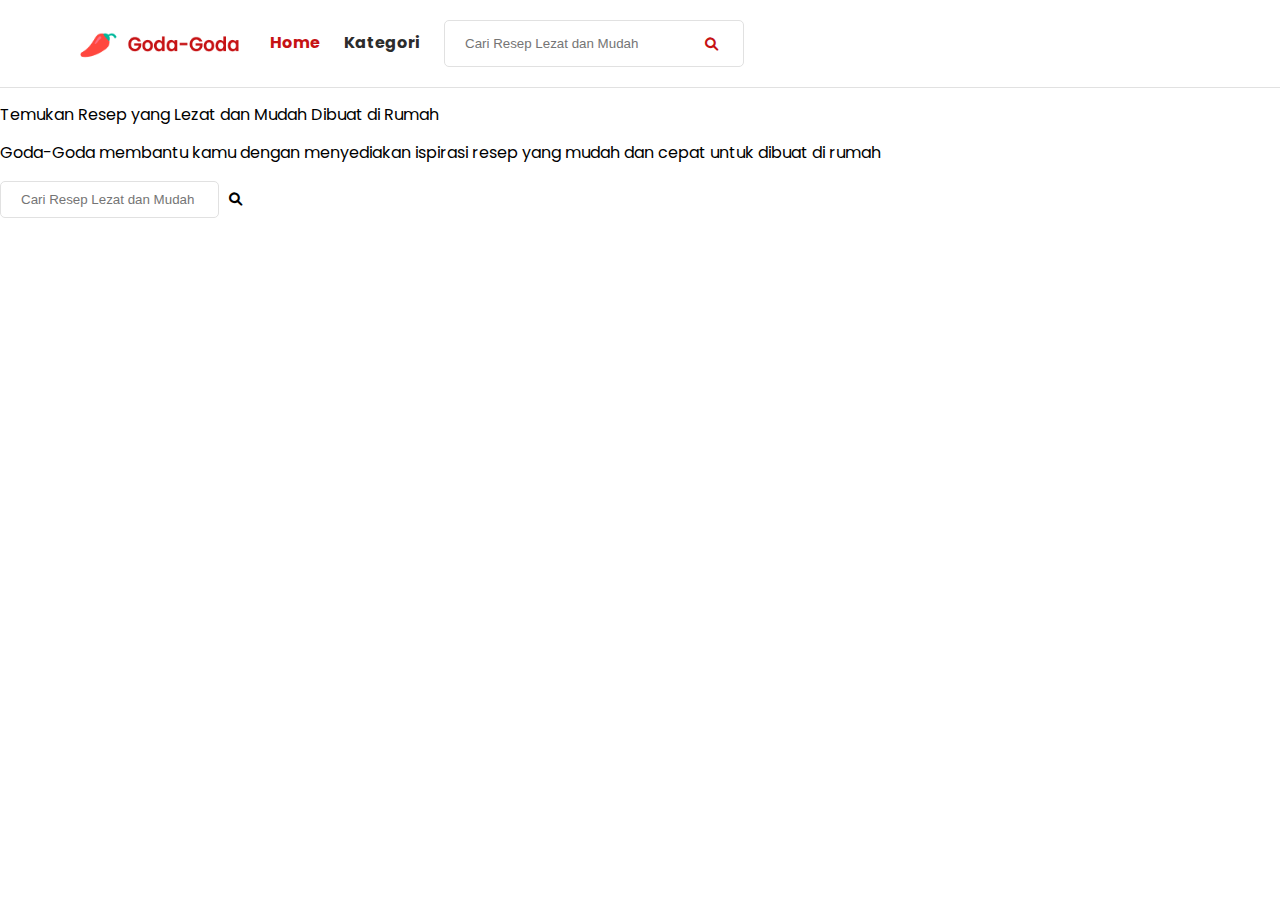
==== index.html @ 20db8ef4 "create hero section" ====
<!DOCTYPE html>
<html lang="en">

<head>
    <meta charset="UTF-8">
    <meta http-equiv="X-UA-Compatible" content="IE=edge">
    <meta name="viewport" content="width=device-width, initial-scale=1.0">
    <title>Masak Lebih Mudah di Rumah Dengan Resep Lezat dan Mudah | Goda-Goda</title>
    <link rel="stylesheet" href="https://cdnjs.cloudflare.com/ajax/libs/font-awesome/6.0.0-beta2/css/all.min.css">
    <link rel="stylesheet" href="./css/style.css">
</head>

<body>
    <!-- START NAVBAR -->
    <nav>
        <!-- START LOGO -->
        <a href="index.html" class="logo"></a>
        <!-- END LOGO -->

        <!-- START MENU -->
        <ul class="close">
            <li><a href="index.html" class="active">Home</a></li>
            <li><a href="category.html">Kategori</a></li>
            <li>
                <form action="">
                    <input type="text" placeholder="Cari Resep Lezat dan Mudah" required />
                    <button type="submit"><i class="fas fa-search"></i></button>
                </form>
            </li>
        </ul>
        <!-- END MENU -->

        <!-- START TOGGLE MENU MOBILE -->
        <button type="button" id="open-menu"><i class="fas fa-bars fa-lg"></i></button>
        <!-- END TOGGLE MENU MOBILE -->
    </nav>
    <!-- START HERO SECTION -->
    <section id="hero">
        <div>
            <p class="title">Temukan <span>Resep</span> yang <span>Lezat</span> dan <span>Mudah</span> Dibuat di Rumah</p>
            <p class="subtitle">Goda-Goda membantu kamu dengan menyediakan ispirasi resep yang mudah dan cepat untuk dibuat di rumah</p>
            <form action="">
                <input type="text" placeholder="Cari Resep Lezat dan Mudah" required>
                <button type="submit"><i class="fas fa-search"></i></button>
            </form>
        </div>
    </section>
    <!-- END HERO SECTION -->
    <script src="js/main.js"></script>
</body>

</html>
---- css/style.css ----
@import url("https://fonts.googleapis.com/css2?family=Poppins:wght@400;600&display=swap");
* {
  -webkit-box-sizing: border-box;
          box-sizing: border-box;
}

body {
  font: normal normal normal 1rem/140% "Poppins", sans-serif;
  margin: 0;
}

ul {
  list-style: none;
}

button {
  background: transparent;
  border: none;
  outline: none;
}

input {
  padding: 0.625rem 1.25rem;
  border: solid 1px #e1e1e1;
  outline: none;
  border-radius: 5px;
}

nav {
  padding-left: 1.25rem;
  padding-right: 1.25rem;
  padding-top: 1.25rem;
  padding-bottom: 1.25rem;
  position: relative;
  display: -webkit-box;
  display: -ms-flexbox;
  display: flex;
  -webkit-box-align: center;
      -ms-flex-align: center;
          align-items: center;
  -webkit-box-pack: justify;
      -ms-flex-pack: justify;
          justify-content: space-between;
  border-bottom: solid 1px #e1e1e1;
}

nav .logo {
  width: 10rem;
  height: 2rem;
  display: block;
  background: url("../images/logo.png") no-repeat;
  background-size: contain;
}

nav ul {
  position: fixed;
  top: 3.5rem;
  bottom: 0;
  right: -31.25rem;
  -webkit-transition: 0.5s;
  transition: 0.5s;
  background: #c61214;
  padding: 1.25rem;
  color: #fff;
}

nav ul li {
  display: block;
  margin-bottom: 0.625rem;
}

nav ul li:last-child {
  margin-bottom: 0;
}

nav ul li a {
  text-decoration: none;
  color: #fff;
}

nav ul li button {
  color: #fff;
}

@media screen and (min-width: 768px) {
  nav {
    -webkit-box-pack: start;
        -ms-flex-pack: start;
            justify-content: flex-start;
    padding-left: 5rem;
    padding-right: 5rem;
  }
  nav .logo {
    background-size: 100% 100%;
    height: 2.5rem;
  }
  nav ul {
    position: static;
    background: transparent;
    color: #2c2c2c;
    margin-top: 0;
    margin-bottom: 0;
    margin-left: 1.875rem;
    padding: 0;
  }
  nav ul li {
    display: inline-block;
    margin-bottom: 0;
  }
  nav ul li:nth-child(2) {
    margin-left: 1.25rem;
    margin-right: 1.25rem;
  }
  nav ul li a {
    color: #2c2c2c;
    font-weight: bold;
  }
  nav ul li a.active {
    color: #c61214;
  }
  nav ul li form {
    position: relative;
    width: 18.75rem;
  }
  nav ul li form input {
    width: 100%;
    padding-top: 0.938rem;
    padding-bottom: 0.938rem;
  }
  nav ul li button {
    position: absolute;
    top: 50%;
    -webkit-transform: translateY(-50%);
            transform: translateY(-50%);
    color: #c61214;
    right: 1.25rem;
  }
  nav #open-menu {
    display: none;
  }
}
/*# sourceMappingURL=style.css.map */
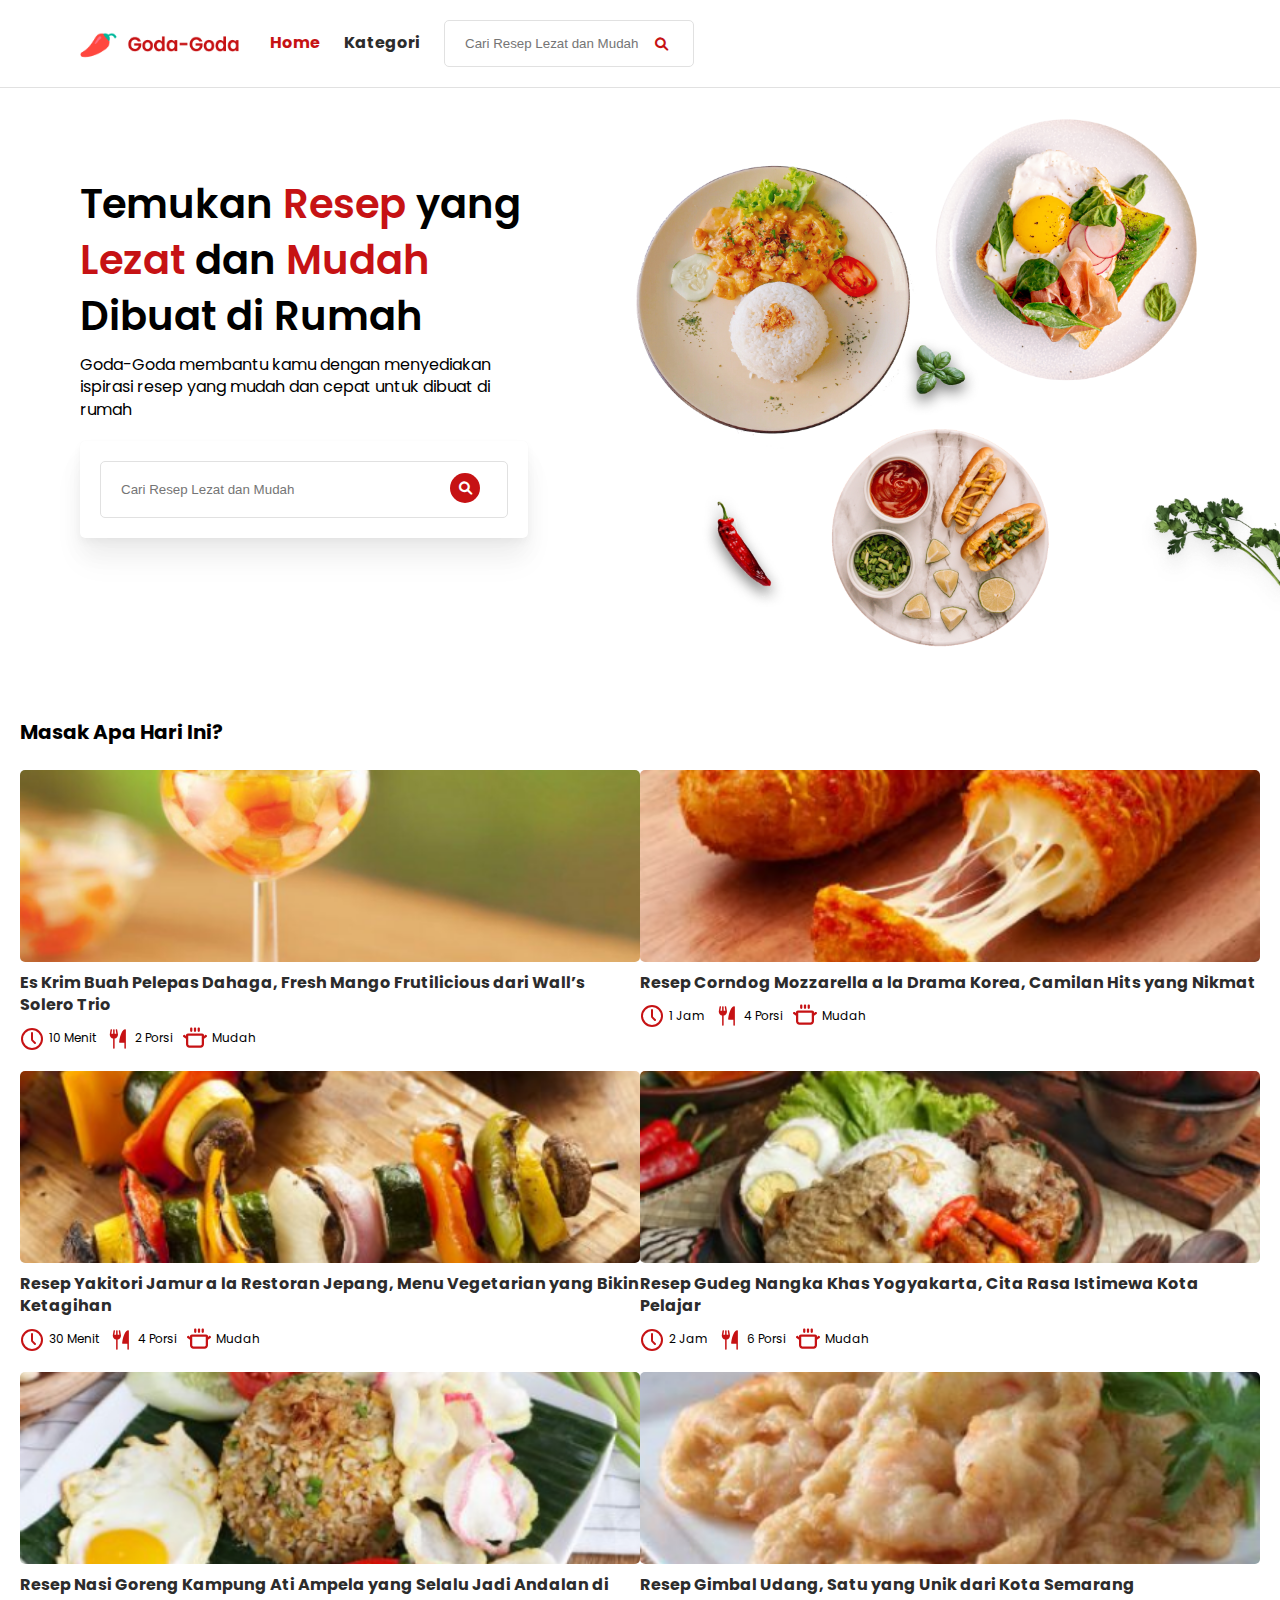
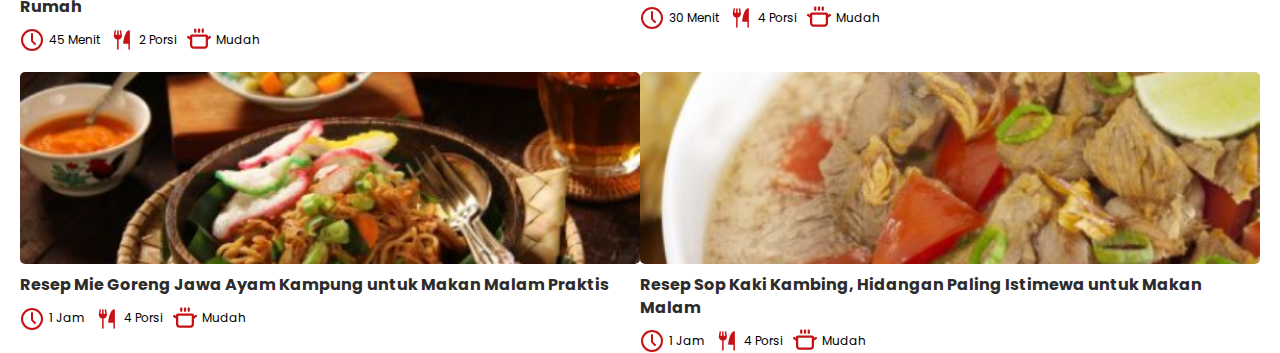
==== commit 22d7373a: "commit" ====
--- a/index.html
+++ b/index.html
@@ -37,8 +37,10 @@
     <!-- START HERO SECTION -->
     <section id="hero">
         <div>
-            <p class="title">Temukan <span>Resep</span> yang <span>Lezat</span> dan <span>Mudah</span> Dibuat di Rumah</p>
-            <p class="subtitle">Goda-Goda membantu kamu dengan menyediakan ispirasi resep yang mudah dan cepat untuk dibuat di rumah</p>
+            <p class="title">Temukan <span>Resep</span> yang <span>Lezat</span> dan <span>Mudah</span> Dibuat di Rumah
+            </p>
+            <p class="subtitle">Goda-Goda membantu kamu dengan menyediakan ispirasi resep yang mudah dan cepat untuk
+                dibuat di rumah</p>
             <form action="">
                 <input type="text" placeholder="Cari Resep Lezat dan Mudah" required>
                 <button type="submit"><i class="fas fa-search"></i></button>
@@ -46,6 +48,150 @@
         </div>
     </section>
     <!-- END HERO SECTION -->
+
+    <!-- START MASAK APA HARI INI -->
+    <section id="today">
+        <p class="title">Masak Apa Hari Ini?</p>
+        <div class="list-item">
+            <div class="card">
+                <figure>
+                    <a href="detail.html">
+                        <img src="images/food/food-1.png" alt="">
+                    </a>
+                </figure>
+                <div class="card-desc">
+                    <h2><a href="detail.html"
+                            title="Es Krim Buah Pelepas Dahaga, Fresh Mango Frutilicious dari Wall’s Solero Trio">Es
+                            Krim Buah Pelepas Dahaga, Fresh Mango Frutilicious dari Wall’s Solero Trio</a></h2>
+                    <div class="card-info">
+                        <p><img src="images/icons/clock.svg" alt=""> 10 Menit</p>
+                        <p><img src="images/icons/portion.svg" alt=""> 2 Porsi</p>
+                        <p><img src="images/icons/difficulty.svg" alt=""> Mudah</p>
+                    </div>
+                </div>
+            </div>
+
+            <div class="card">
+                <figure>
+                    <a href="detail.html">
+                        <img src="images/food/food-2.png" alt="">
+                    </a>
+                </figure>
+                <div class="card-desc">
+                    <h2><a href="detail.html"
+                            title="Resep Corndog Mozzarella a la Drama Korea, Camilan Hits yang Nikmat">Resep Corndog Mozzarella a la Drama Korea, Camilan Hits yang Nikmat</a></h2>
+                    <div class="card-info">
+                        <p><img src="images/icons/clock.svg" alt=""> 1 Jam</p>
+                        <p><img src="images/icons/portion.svg" alt=""> 4 Porsi</p>
+                        <p><img src="images/icons/difficulty.svg" alt=""> Mudah</p>
+                    </div>
+                </div>
+            </div>
+
+            <div class="card">
+                <figure>
+                    <a href="detail.html">
+                        <img src="images/food/food-3.png" alt="">
+                    </a>
+                </figure>
+                <div class="card-desc">
+                    <h2><a href="detail.html"
+                            title="Resep Yakitori Jamur a la Restoran Jepang, Menu Vegetarian yang Bikin Ketagihan">Resep Yakitori Jamur a la Restoran Jepang, Menu Vegetarian yang Bikin Ketagihan</a></h2>
+                    <div class="card-info">
+                        <p><img src="images/icons/clock.svg" alt=""> 30 Menit</p>
+                        <p><img src="images/icons/portion.svg" alt=""> 4 Porsi</p>
+                        <p><img src="images/icons/difficulty.svg" alt=""> Mudah</p>
+                    </div>
+                </div>
+            </div>
+
+            <div class="card">
+                <figure>
+                    <a href="detail.html">
+                        <img src="images/food/food-4.png" alt="">
+                    </a>
+                </figure>
+                <div class="card-desc">
+                    <h2><a href="detail.html"
+                            title="Resep Gudeg Nangka Khas Yogyakarta, Cita Rasa Istimewa Kota Pelajar">Resep Gudeg Nangka Khas Yogyakarta, Cita Rasa Istimewa Kota Pelajar</a></h2>
+                    <div class="card-info">
+                        <p><img src="images/icons/clock.svg" alt=""> 2 Jam</p>
+                        <p><img src="images/icons/portion.svg" alt=""> 6 Porsi</p>
+                        <p><img src="images/icons/difficulty.svg" alt=""> Mudah</p>
+                    </div>
+                </div>
+            </div>
+
+            <div class="card">
+                <figure>
+                    <a href="detail.html">
+                        <img src="images/food/food-5.png" alt="">
+                    </a>
+                </figure>
+                <div class="card-desc">
+                    <h2><a href="detail.html"
+                            title="Resep Nasi Goreng Kampung Ati Ampela yang Selalu Jadi Andalan di Rumah">Resep Nasi Goreng Kampung Ati Ampela yang Selalu Jadi Andalan di Rumah</a></h2>
+                    <div class="card-info">
+                        <p><img src="images/icons/clock.svg" alt=""> 45 Menit</p>
+                        <p><img src="images/icons/portion.svg" alt=""> 2 Porsi</p>
+                        <p><img src="images/icons/difficulty.svg" alt=""> Mudah</p>
+                    </div>
+                </div>
+            </div>
+
+            <div class="card">
+                <figure>
+                    <a href="detail.html">
+                        <img src="images/food/food-6.png" alt="">
+                    </a>
+                </figure>
+                <div class="card-desc">
+                    <h2><a href="detail.html"
+                            title="Resep Gimbal Udang, Satu yang Unik dari Kota Semarang">Resep Gimbal Udang, Satu yang Unik dari Kota Semarang</a></h2>
+                    <div class="card-info">
+                        <p><img src="images/icons/clock.svg" alt=""> 30 Menit</p>
+                        <p><img src="images/icons/portion.svg" alt=""> 4 Porsi</p>
+                        <p><img src="images/icons/difficulty.svg" alt=""> Mudah</p>
+                    </div>
+                </div>
+            </div>
+
+            <div class="card">
+                <figure>
+                    <a href="detail.html">
+                        <img src="images/food/food-7.png" alt="">
+                    </a>
+                </figure>
+                <div class="card-desc">
+                    <h2><a href="detail.html"
+                            title="Resep Mie Goreng Jawa Ayam Kampung untuk Makan Malam Praktis">Resep Mie Goreng Jawa Ayam Kampung untuk Makan Malam Praktis</a></h2>
+                    <div class="card-info">
+                        <p><img src="images/icons/clock.svg" alt=""> 1 Jam</p>
+                        <p><img src="images/icons/portion.svg" alt=""> 4 Porsi</p>
+                        <p><img src="images/icons/difficulty.svg" alt=""> Mudah</p>
+                    </div>
+                </div>
+            </div>
+
+            <div class="card">
+                <figure>
+                    <a href="detail.html">
+                        <img src="images/food/food-8.png" alt="">
+                    </a>
+                </figure>
+                <div class="card-desc">
+                    <h2><a href="detail.html"
+                            title="Resep Sop Kaki Kambing, Hidangan Paling Istimewa untuk Makan Malam">Resep Sop Kaki Kambing, Hidangan Paling Istimewa untuk Makan Malam</a></h2>
+                    <div class="card-info">
+                        <p><img src="images/icons/clock.svg" alt=""> 1 Jam</p>
+                        <p><img src="images/icons/portion.svg" alt=""> 4 Porsi</p>
+                        <p><img src="images/icons/difficulty.svg" alt=""> Mudah</p>
+                    </div>
+                </div>
+            </div>
+        </div>
+    </section>
+    <!-- END MASAK APA HARI INI-->
     <script src="js/main.js"></script>
 </body>
 
--- a/css/style.css
+++ b/css/style.css
@@ -9,6 +9,13 @@
   margin: 0;
 }
 
+p,
+h1,
+h2,
+h3 {
+  margin: 0;
+}
+
 ul {
   list-style: none;
 }
@@ -24,6 +31,83 @@
   border: solid 1px #e1e1e1;
   outline: none;
   border-radius: 5px;
+}
+
+a {
+  color: #2c2c2c;
+  text-decoration: none;
+}
+
+figure {
+  margin: 0;
+  border-radius: 5px;
+}
+
+figure img {
+  width: 100%;
+  height: 100%;
+  -o-object-fit: cover;
+     object-fit: cover;
+  border-radius: 5px;
+}
+
+.card {
+  margin-bottom: 1.25rem;
+}
+
+.card:last-child {
+  margin-bottom: 0;
+}
+
+.card figure {
+  height: 10rem;
+}
+
+.card .card-desc {
+  margin-top: 0.625rem;
+}
+
+.card .card-desc h2 {
+  font: normal normal normal 1rem/140% "Poppins", sans-serif;
+  font-weight: bold;
+  color: #2c2c2c;
+}
+
+.card .card-desc .card-info {
+  display: -webkit-box;
+  display: -ms-flexbox;
+  display: flex;
+  -webkit-box-orient: horizontal;
+  -webkit-box-direction: normal;
+      -ms-flex-flow: row wrap;
+          flex-flow: row wrap;
+  -webkit-box-align: center;
+      -ms-flex-align: center;
+          align-items: center;
+  margin-top: 0.625rem;
+  font: normal normal normal 0.75rem/140% "Poppins", sans-serif;
+}
+
+.card .card-desc .card-info p {
+  display: -webkit-box;
+  display: -ms-flexbox;
+  display: flex;
+  -webkit-box-align: center;
+      -ms-flex-align: center;
+          align-items: center;
+  -webkit-box-pack: justify;
+      -ms-flex-pack: justify;
+          justify-content: space-between;
+}
+
+.card .card-desc .card-info p:nth-child(2) {
+  margin-left: 0.625rem;
+  margin-right: 0.625rem;
+}
+
+.card .card-desc .card-info p img {
+  display: block;
+  margin-right: 0.313rem;
 }
 
 nav {
@@ -82,13 +166,76 @@
   color: #fff;
 }
 
+#hero {
+  min-height: 37.5rem;
+  background: url("../images/bg-hero-mobile.png") no-repeat bottom;
+  background-size: contain;
+  padding-top: 2rem;
+  padding-left: 1.25rem;
+  padding-right: 1.25rem;
+}
+
+#hero .title {
+  font: normal normal 600 1.25rem/140% "Poppins", sans-serif;
+  margin-bottom: 0.625rem;
+}
+
+#hero .title span {
+  color: #c61214;
+}
+
+#hero form {
+  background: #fff;
+  border-radius: 5px;
+  -webkit-box-shadow: 0px 24px 32px rgba(0, 0, 0, 0.04), 0px 16px 24px rgba(0, 0, 0, 0.04), 0px 4px 8px rgba(0, 0, 0, 0.04), 0px 0px 1px rgba(0, 0, 0, 0.04);
+          box-shadow: 0px 24px 32px rgba(0, 0, 0, 0.04), 0px 16px 24px rgba(0, 0, 0, 0.04), 0px 4px 8px rgba(0, 0, 0, 0.04), 0px 0px 1px rgba(0, 0, 0, 0.04);
+  margin-top: 1.25rem;
+  padding: 1.25rem;
+  position: relative;
+}
+
+#hero form input {
+  width: 100%;
+}
+
+#hero form button {
+  width: 100%;
+  background: #c61214;
+  color: #fff;
+  padding: 0.5rem 0;
+  border-radius: 5px;
+  margin-top: 0.5rem;
+}
+
+#today {
+  padding-left: 1.25rem;
+  padding-right: 1.25rem;
+  margin-top: 1.875rem;
+}
+
+#today .title {
+  font: normal normal 600 1.25rem/140% "Poppins", sans-serif;
+  font-weight: bold;
+}
+
+#today .list-item {
+  display: -webkit-box;
+  display: -ms-flexbox;
+  display: flex;
+  -webkit-box-orient: horizontal;
+  -webkit-box-direction: normal;
+      -ms-flex-flow: row wrap;
+          flex-flow: row wrap;
+  margin-top: 1.5rem;
+}
+
 @media screen and (min-width: 768px) {
   nav {
     -webkit-box-pack: start;
         -ms-flex-pack: start;
             justify-content: flex-start;
-    padding-left: 5rem;
-    padding-right: 5rem;
+    padding-left: 2.5rem;
+    padding-right: 2.5rem;
   }
   nav .logo {
     background-size: 100% 100%;
@@ -120,7 +267,7 @@
   }
   nav ul li form {
     position: relative;
-    width: 18.75rem;
+    width: 15.625rem;
   }
   nav ul li form input {
     width: 100%;
@@ -138,5 +285,59 @@
   nav #open-menu {
     display: none;
   }
+  #hero {
+    min-height: 200px;
+    background: url("../images/bg-hero.png") no-repeat top right;
+    background-size: contain;
+    padding-left: 2.5rem;
+    padding-right: 2.5rem;
+  }
+  #hero div {
+    width: 40%;
+  }
+  #hero form input {
+    padding-top: 1.25rem;
+    padding-bottom: 1.25rem;
+  }
+  .list-item {
+    -webkit-box-pack: justify;
+        -ms-flex-pack: justify;
+            justify-content: space-between;
+  }
+  .card {
+    width: calc(100% / 2);
+  }
+  .card figure {
+    height: 12rem;
+  }
+}
+
+@media screen and (min-width: 992px) {
+  nav {
+    padding-left: 5rem;
+    padding-right: 5rem;
+  }
+  #hero {
+    min-height: 37.5rem;
+    padding-left: 5rem;
+    padding-right: 5rem;
+  }
+  #hero div {
+    position: relative;
+    top: 3.5rem;
+  }
+  #hero .title {
+    font: normal normal 600 2.5rem/140% "Poppins", sans-serif;
+  }
+  #hero form button {
+    width: 1.875rem;
+    height: 1.875rem;
+    border-radius: 50%;
+    position: absolute;
+    top: 40%;
+    right: 3rem;
+    -webkit-transform: translateY(-50%);
+            transform: translateY(-50%);
+  }
 }
 /*# sourceMappingURL=style.css.map */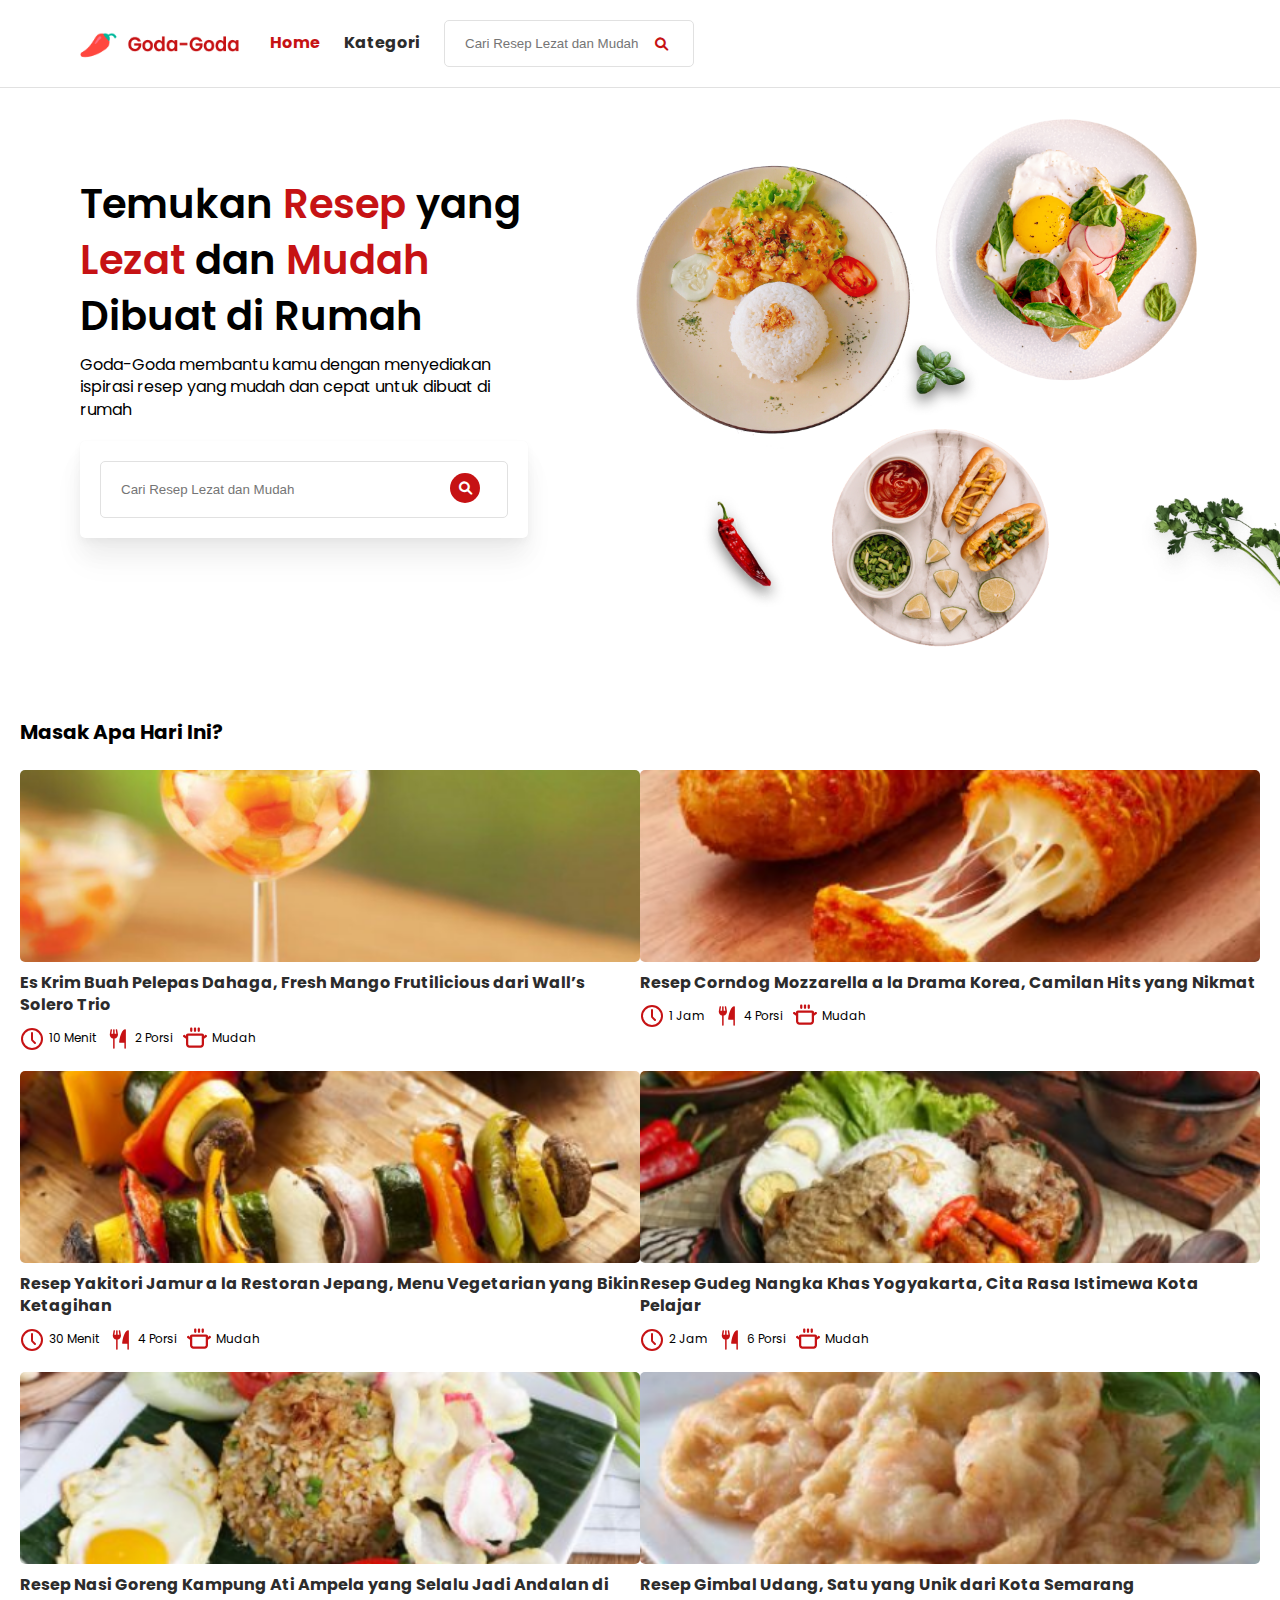
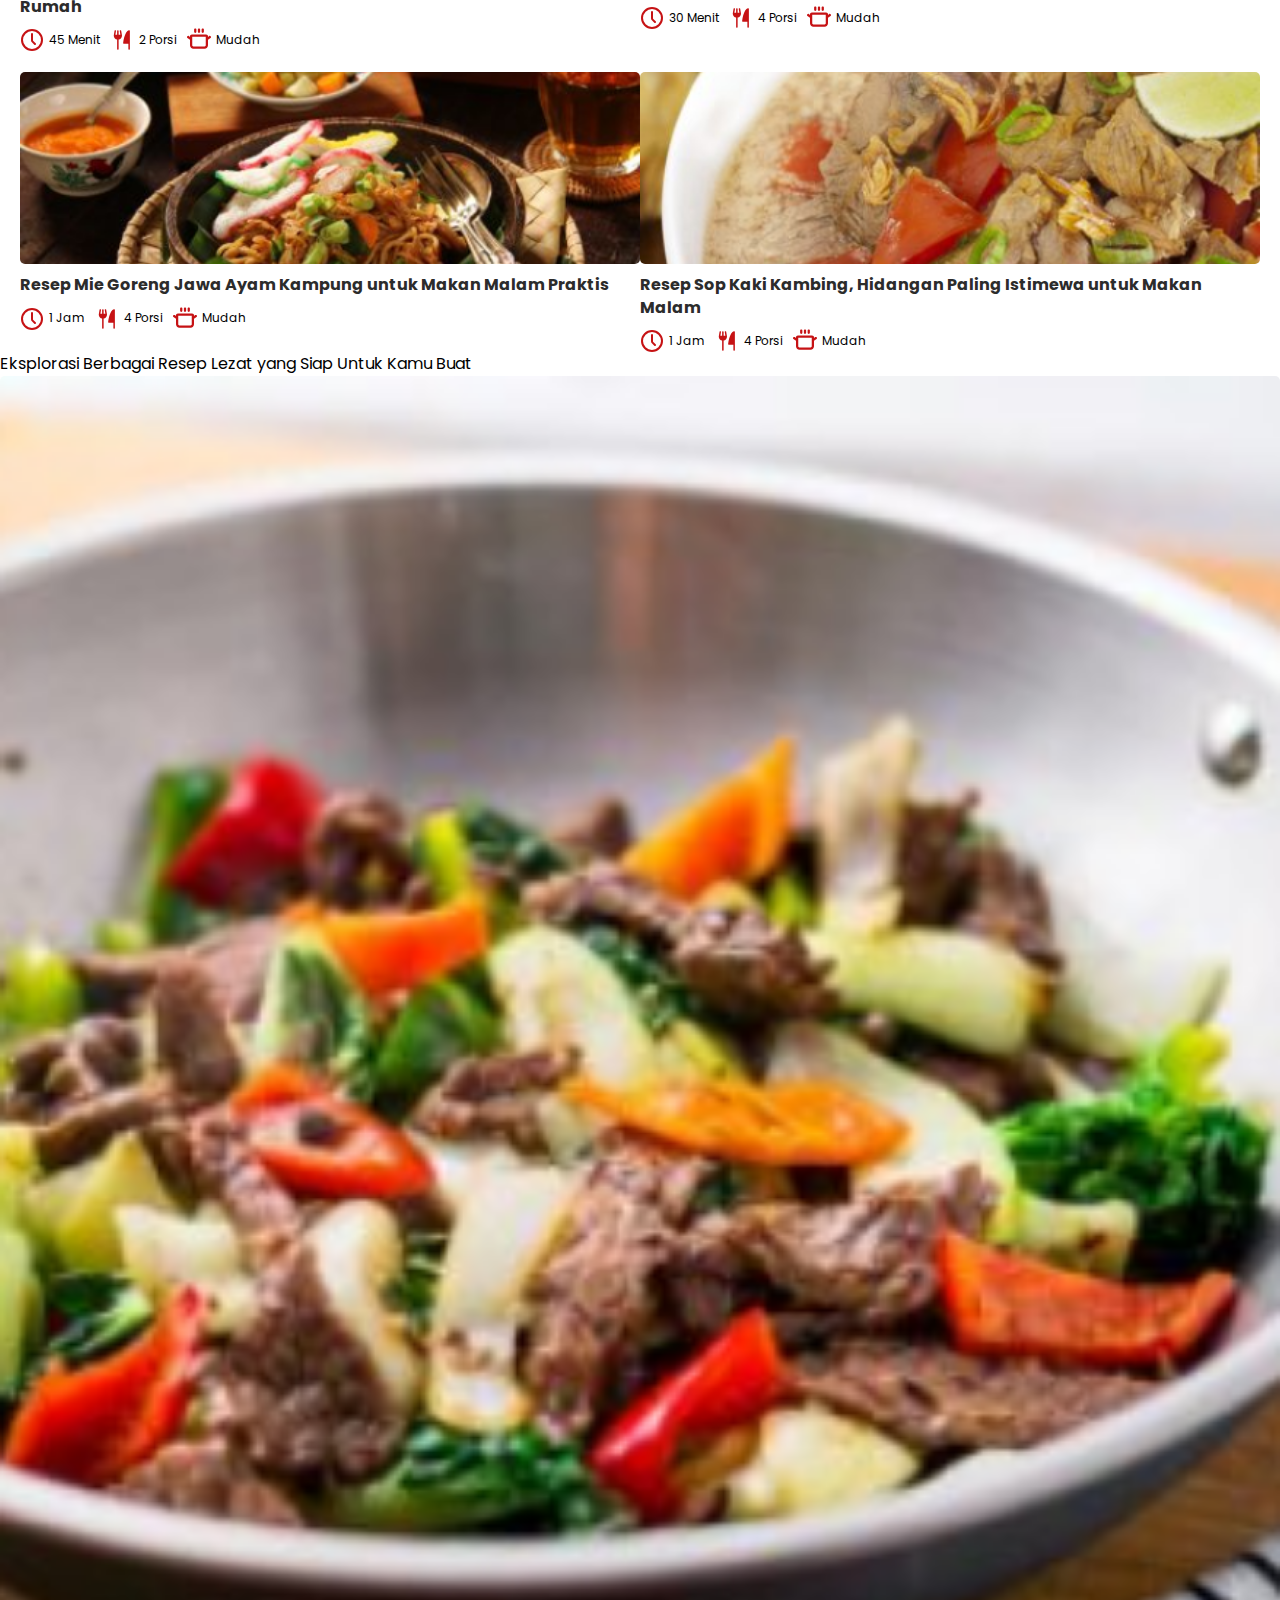
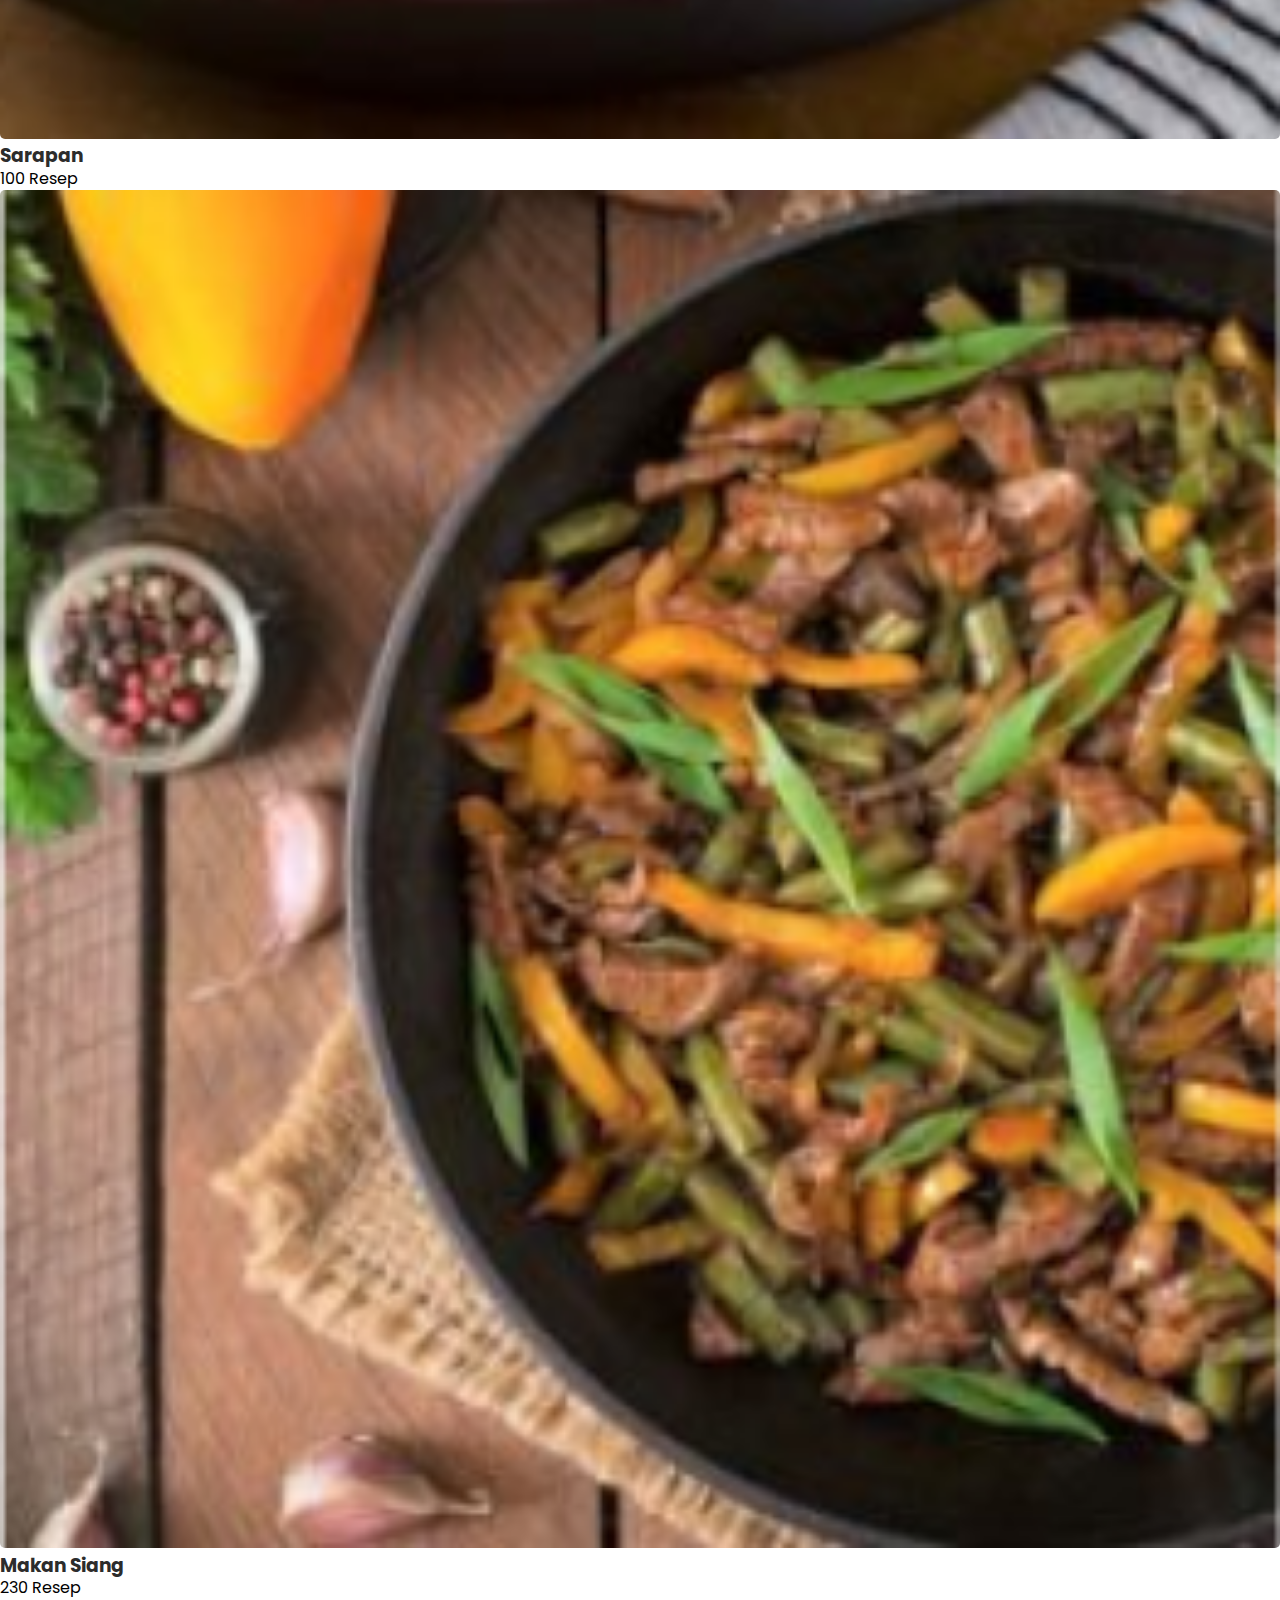
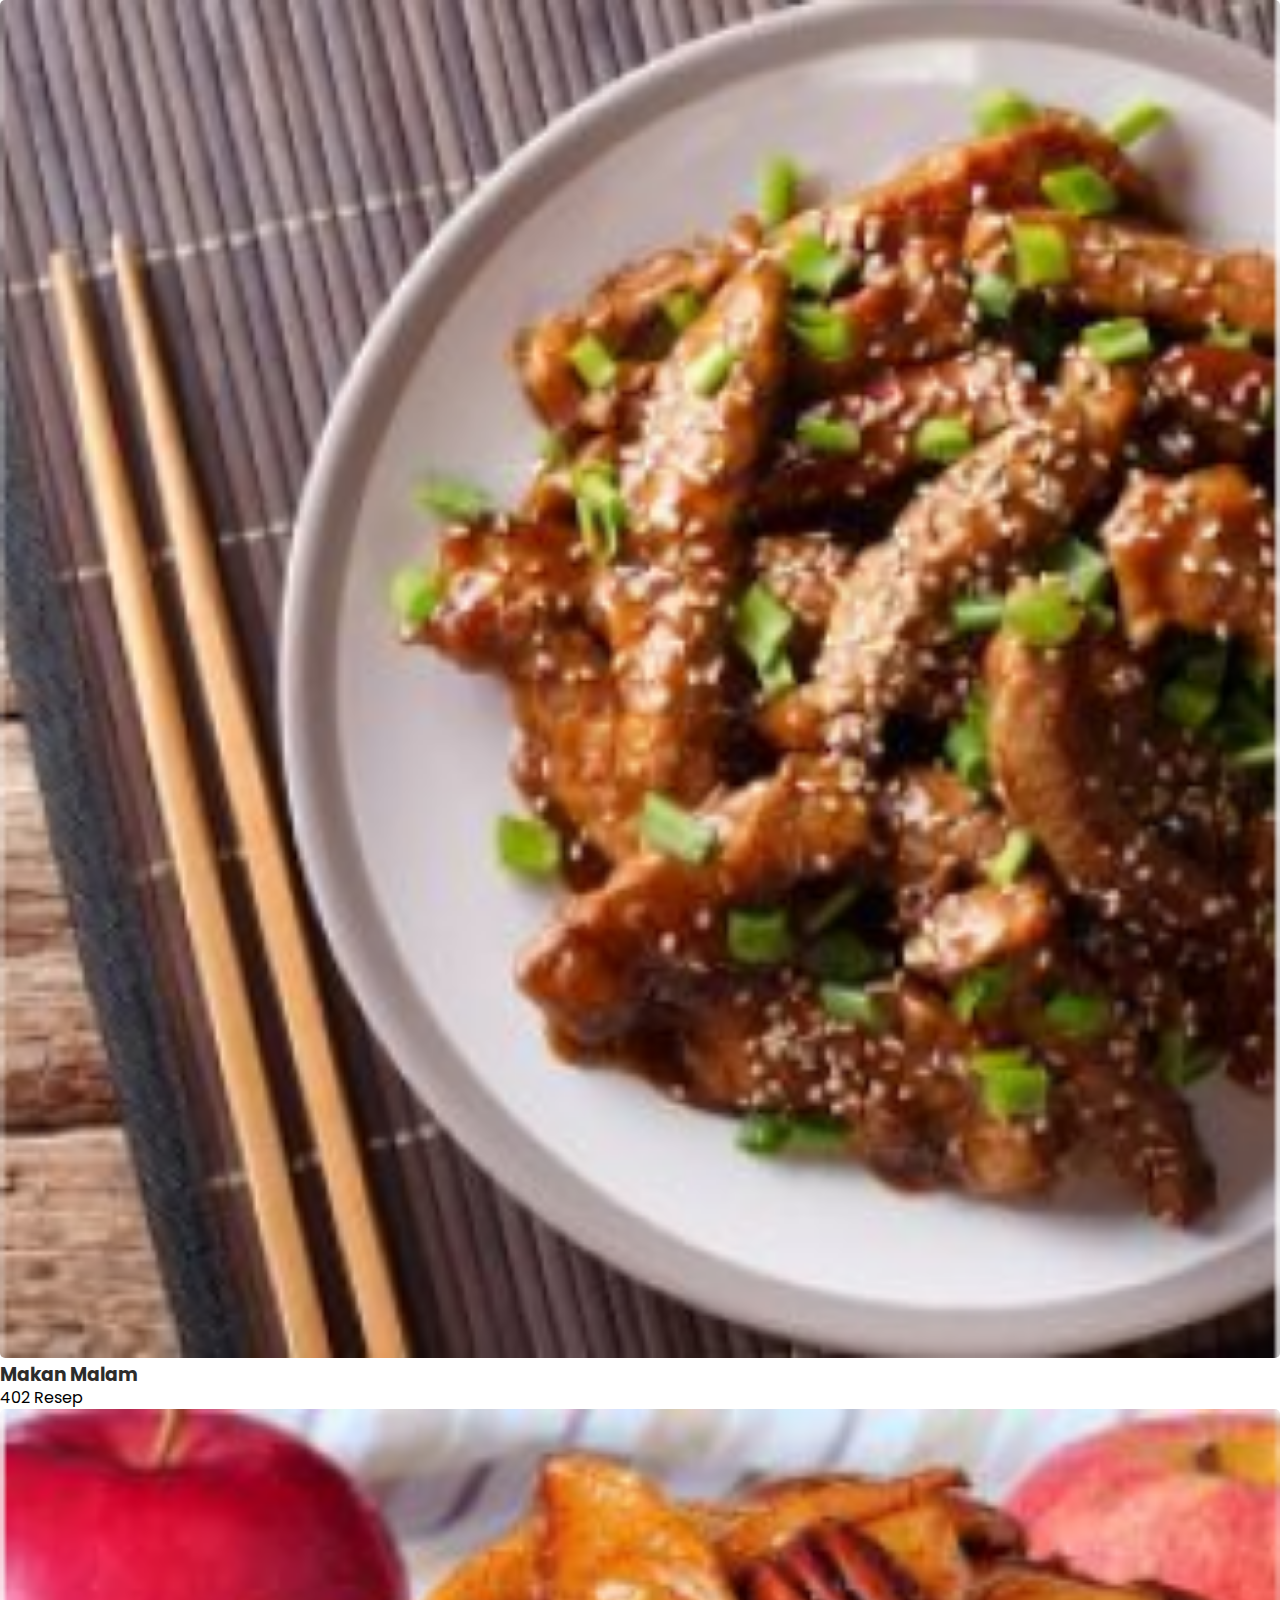
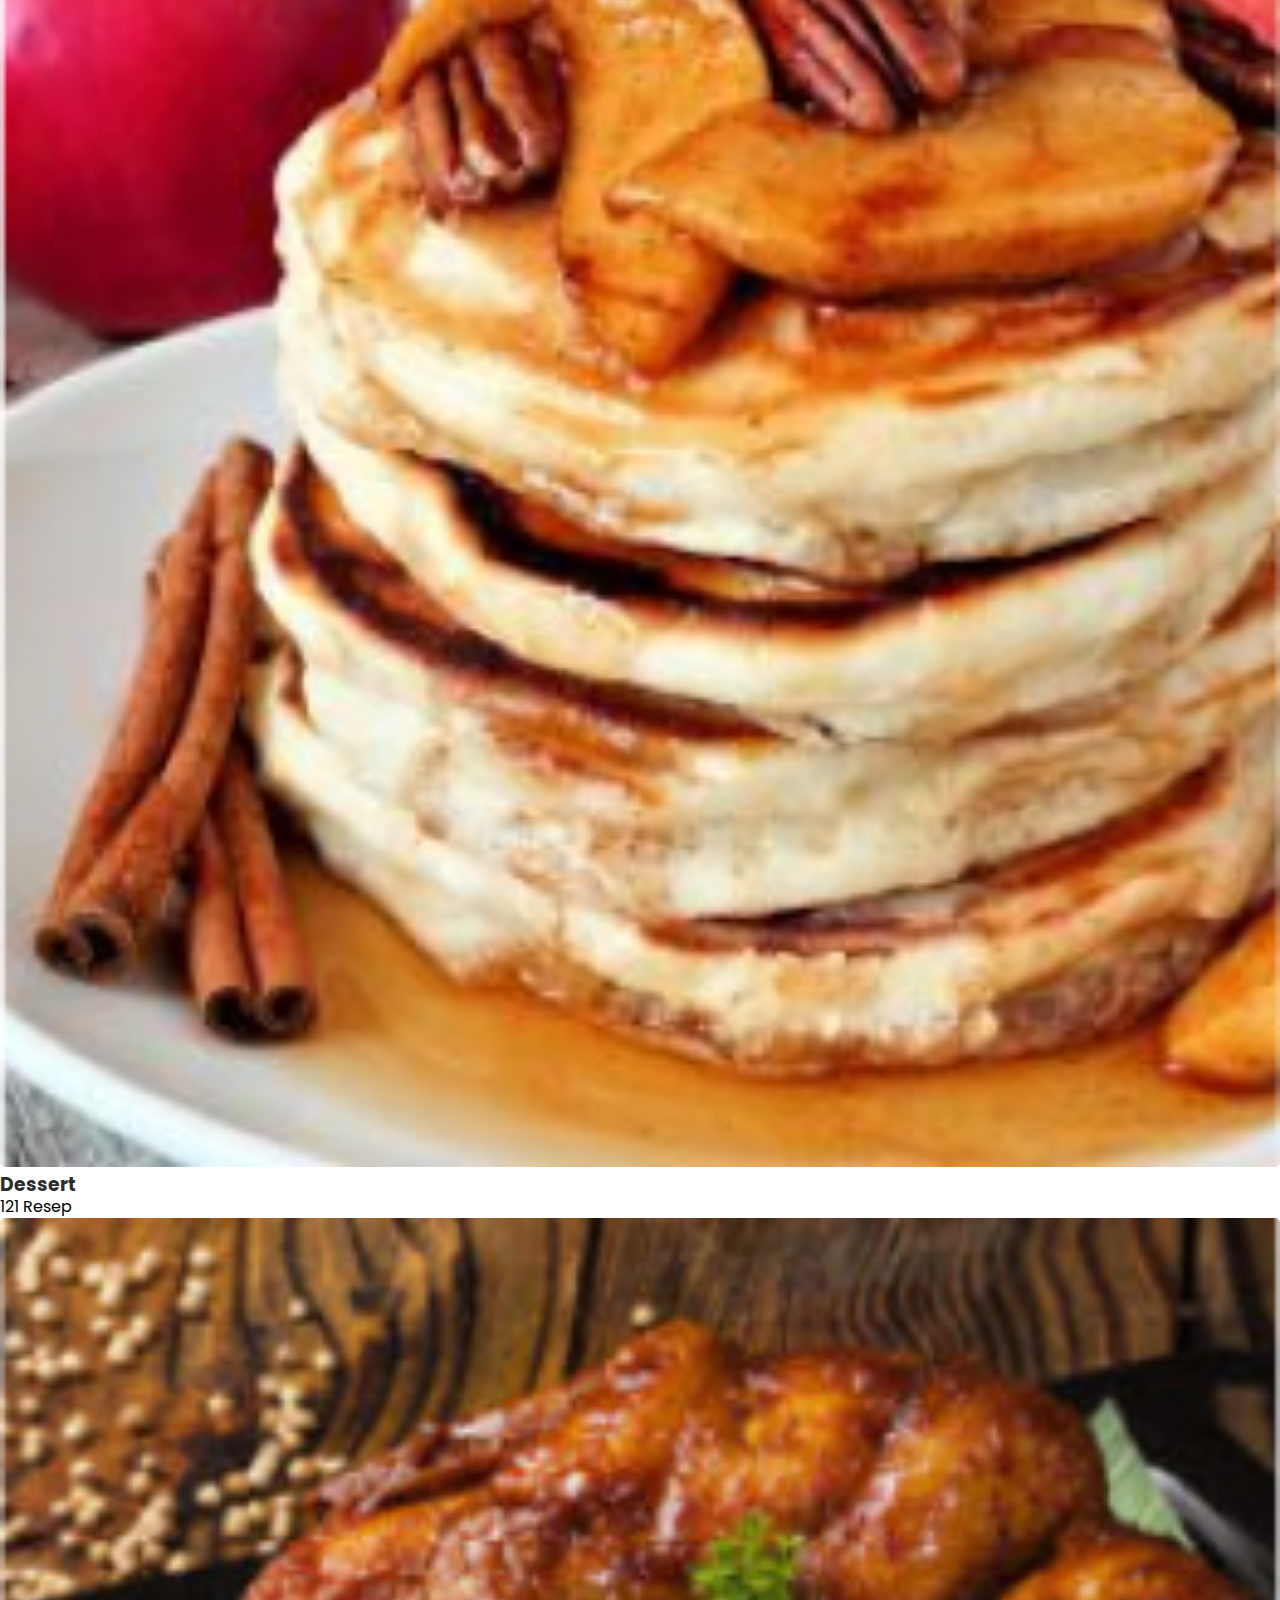
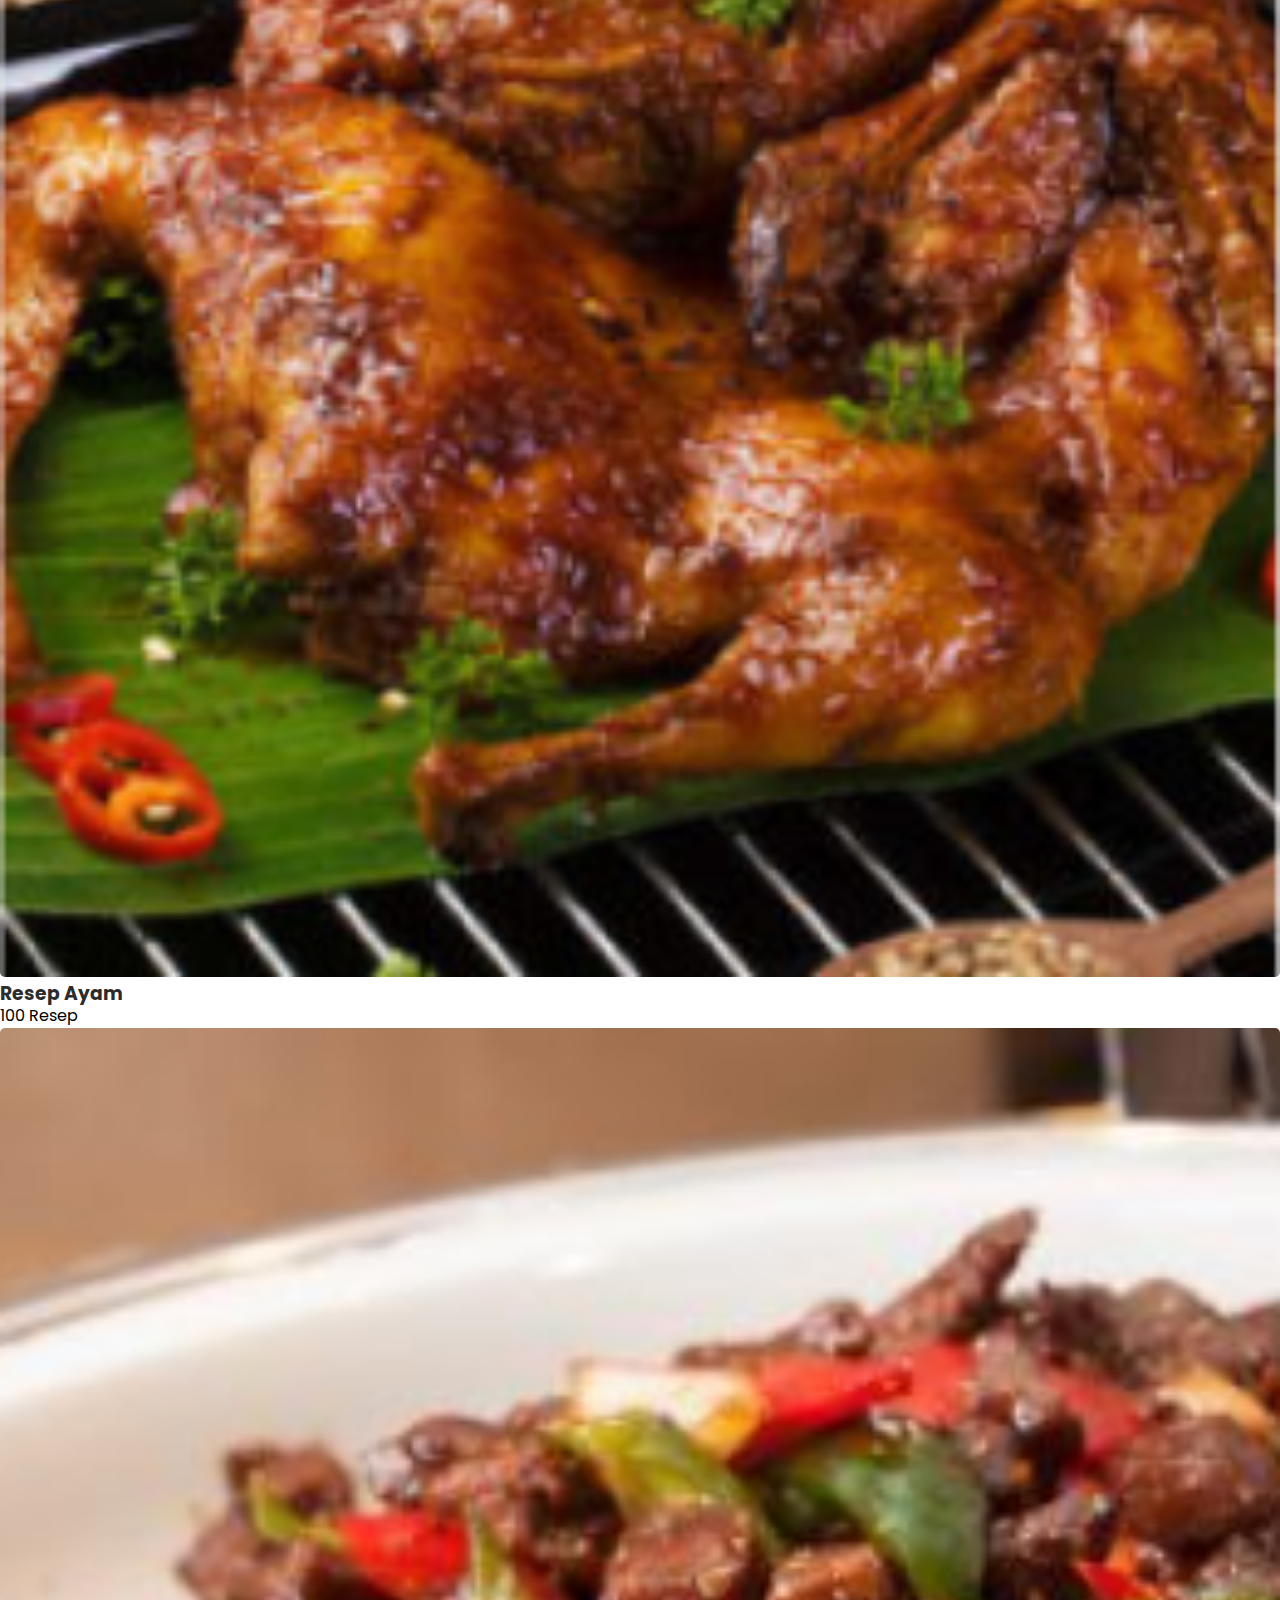
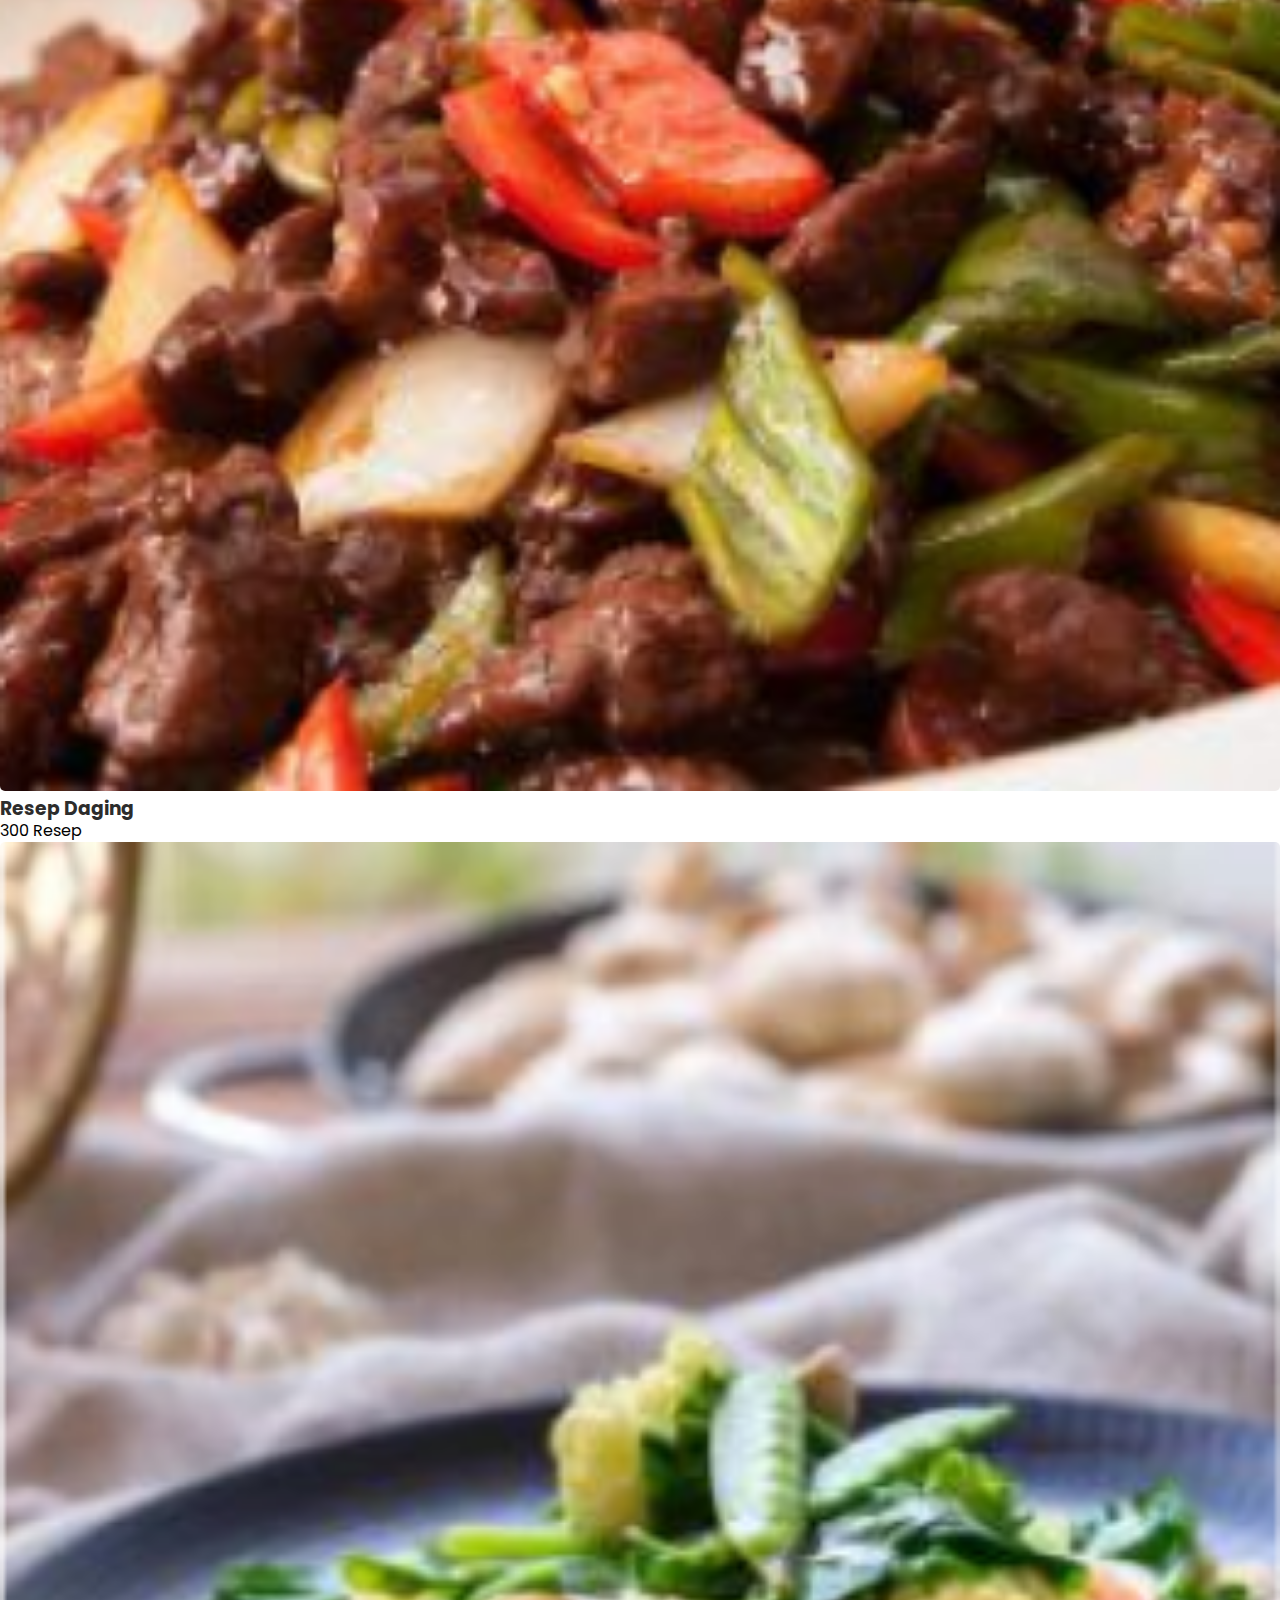
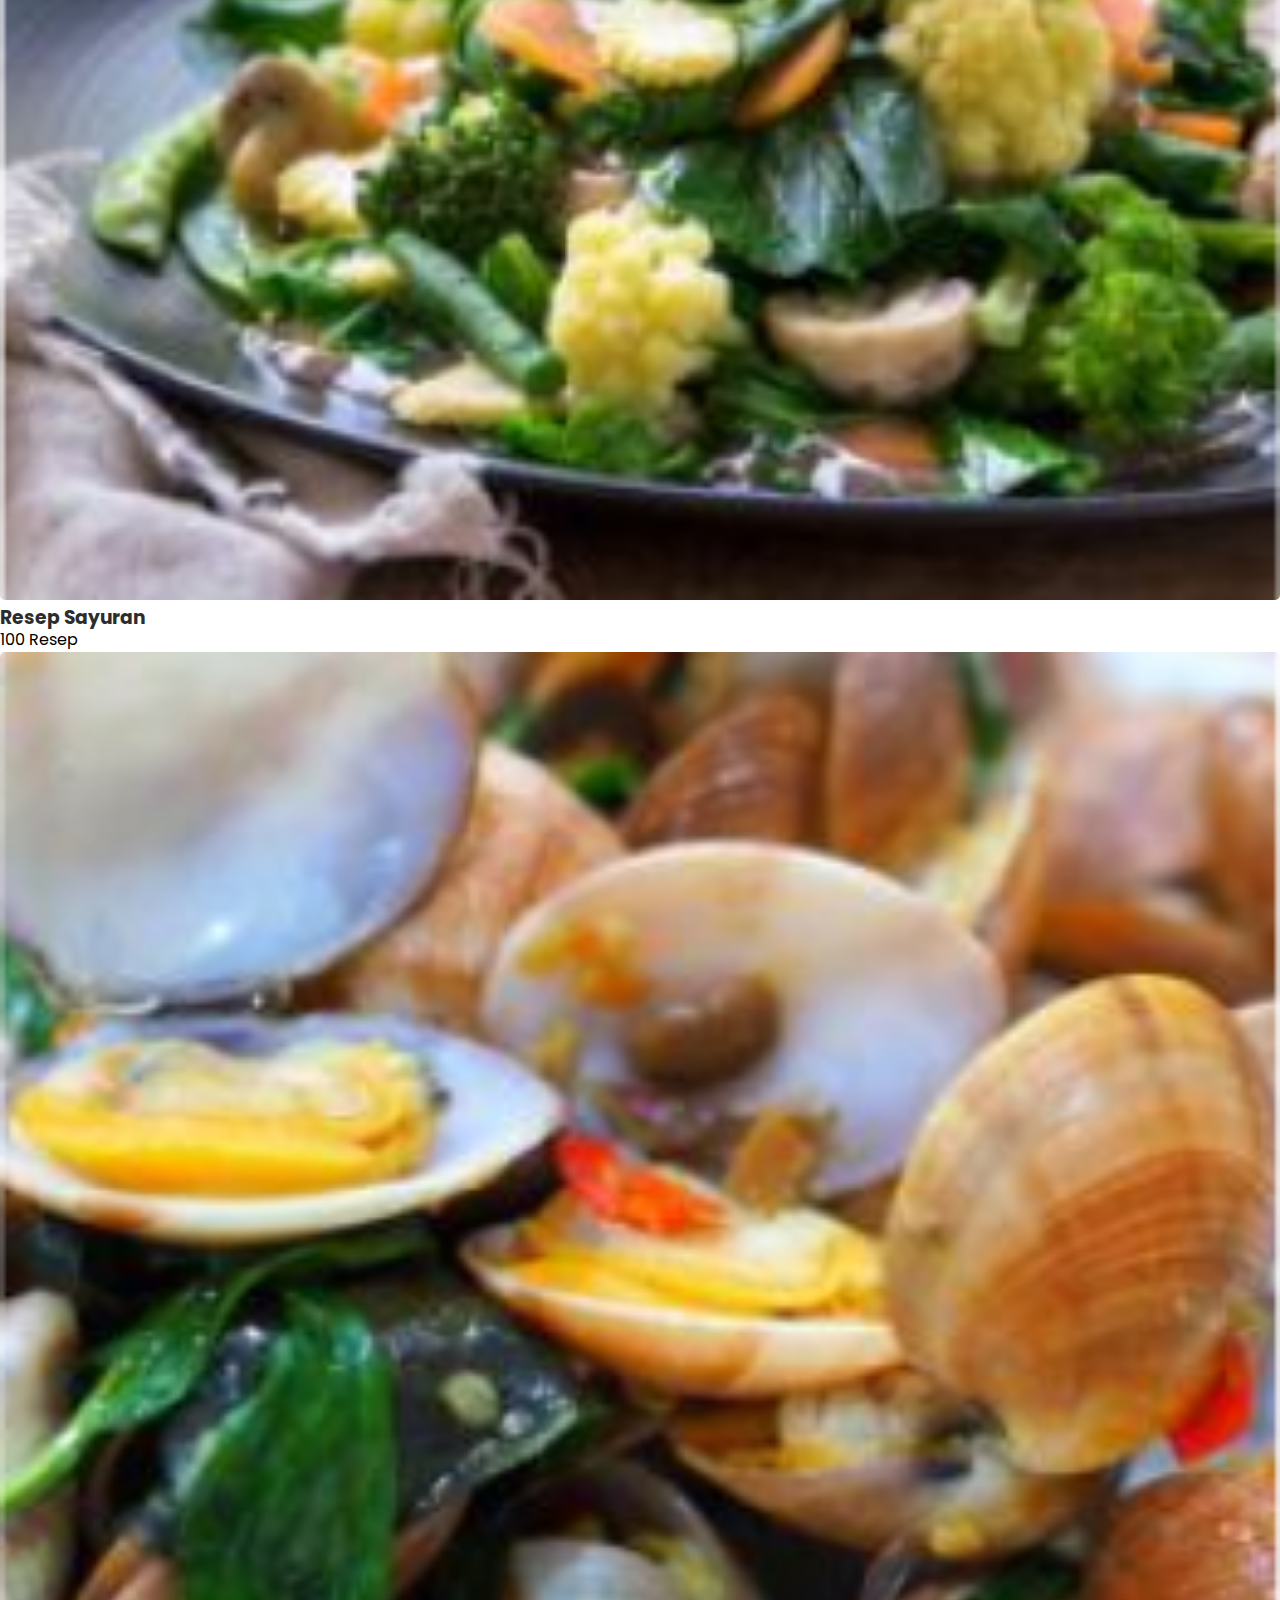
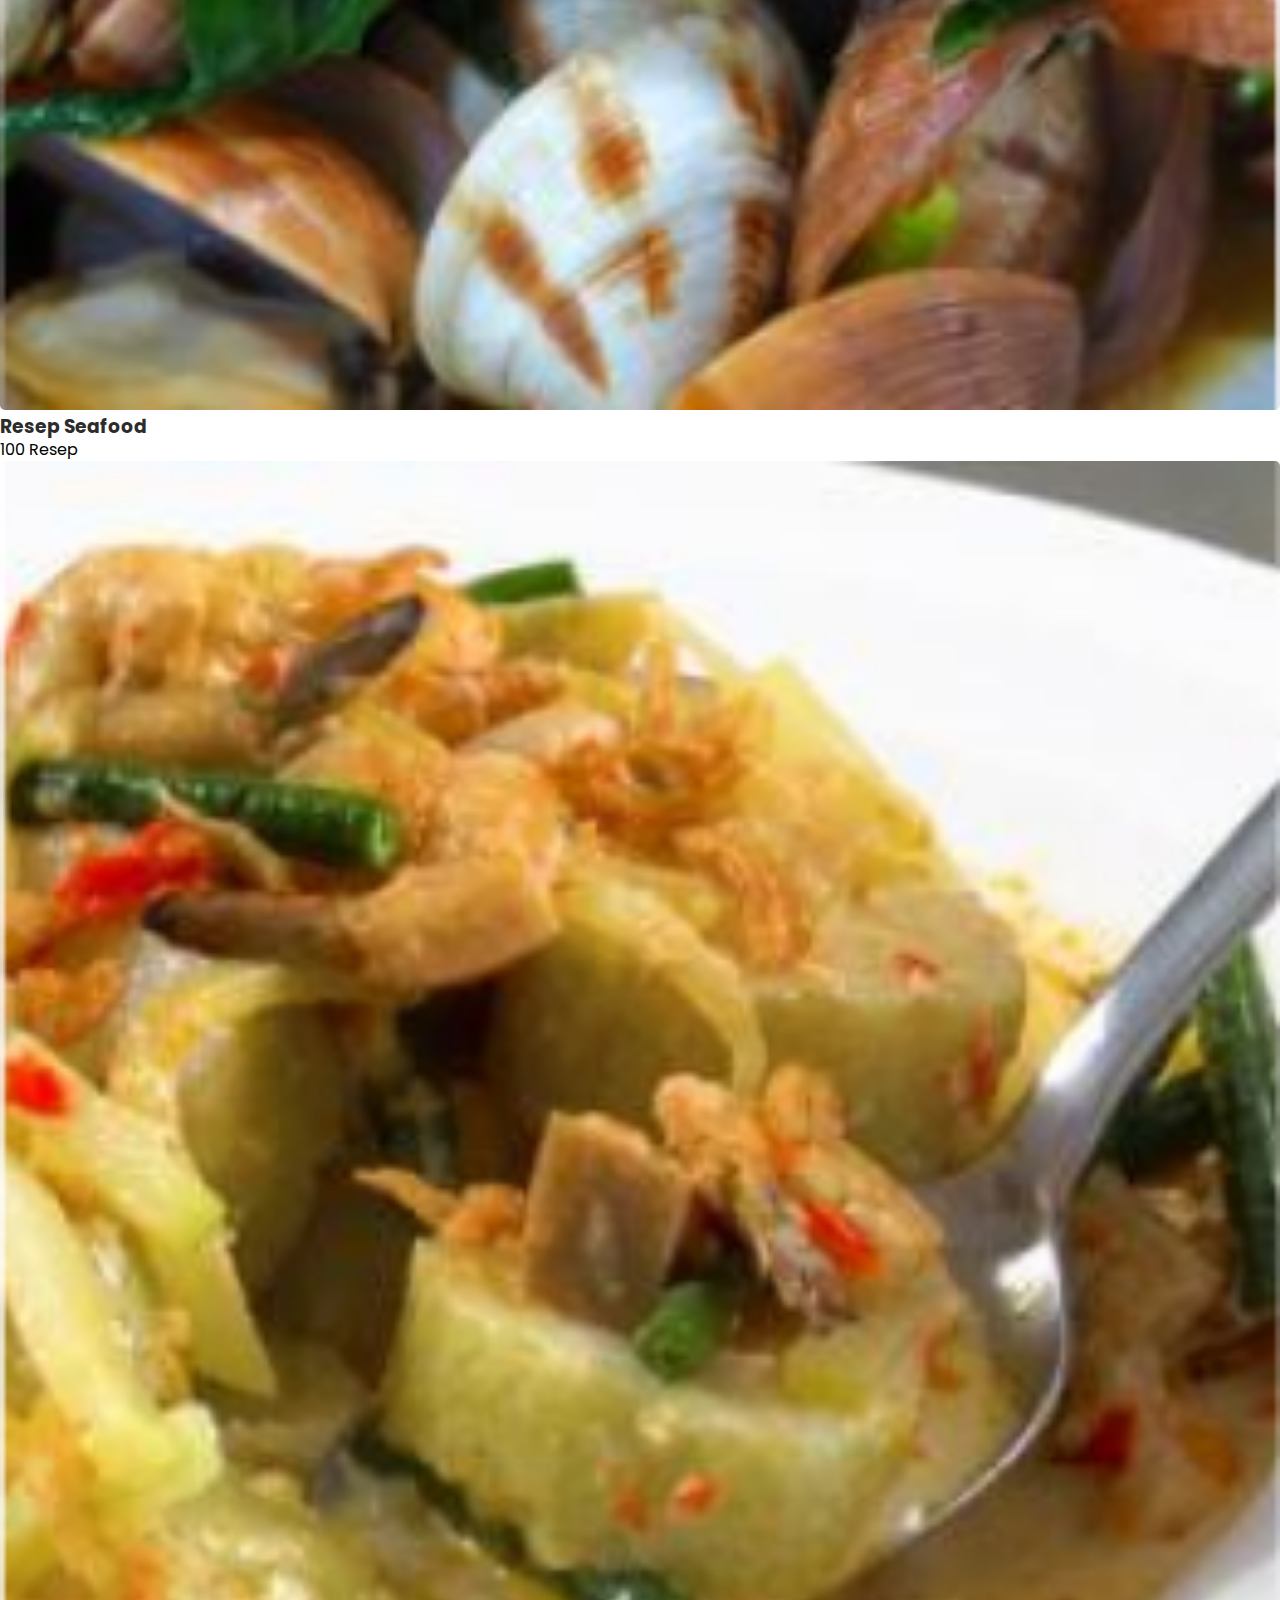
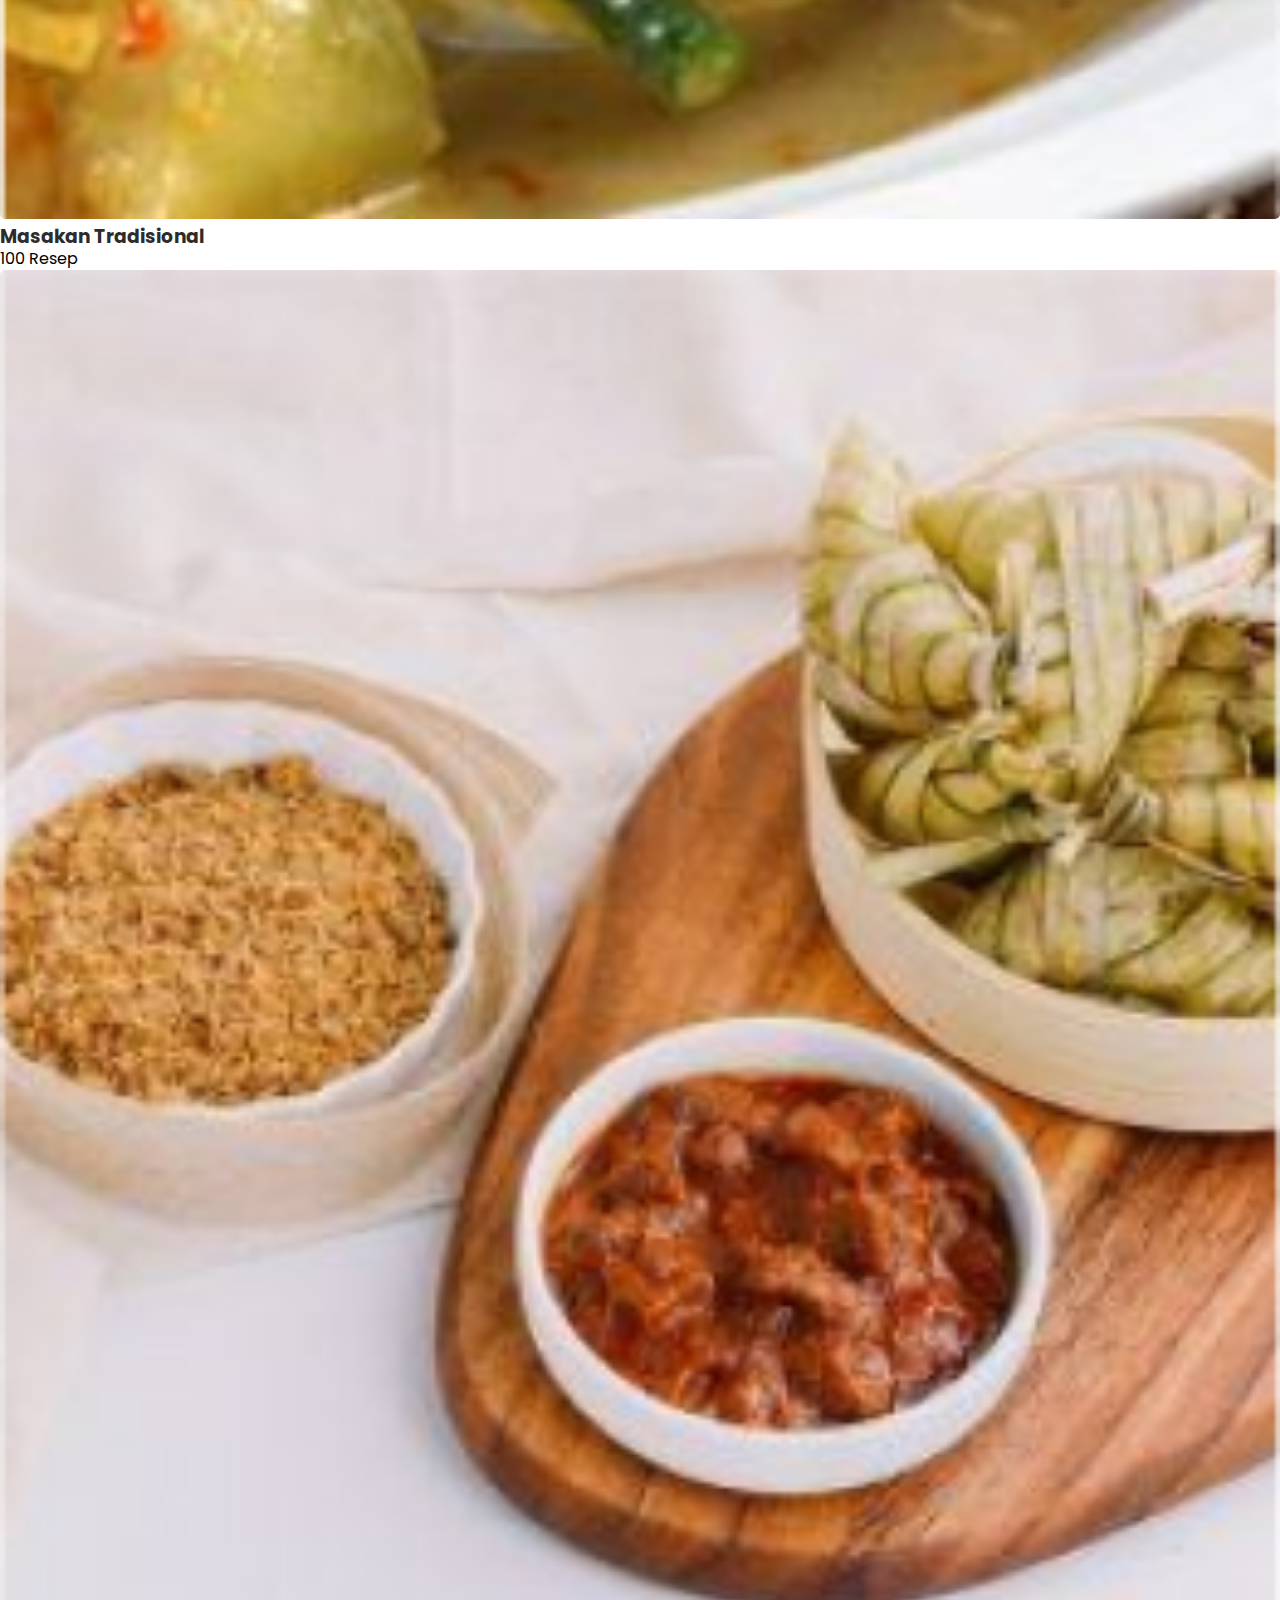
==== commit ad4bf759: "create list categories section" ====
--- a/index.html
+++ b/index.html
@@ -192,6 +192,133 @@
         </div>
     </section>
     <!-- END MASAK APA HARI INI-->
+
+    <!-- START CATEGORIES -->
+    <section id="list-categories">
+        <p class="title">Eksplorasi Berbagai Resep Lezat yang Siap Untuk Kamu Buat</p>
+        <div class="list-item">
+            <div class="card-2">
+                <figure>
+                    <a href="category.html">
+                        <img src="images/food/category-1.png" alt="Sarapan Image">
+                    </a>
+                </figure>
+                <div class="caption">
+                    <h3><a href="category.html">Sarapan</a></h3>
+                    <p>100 Resep</p>
+                </div>
+            </div>
+
+            <div class="card-2">
+                <figure>
+                    <a href="category.html">
+                        <img src="images/food/category-2.png" alt="Makan Siang Image">
+                    </a>
+                </figure>
+                <div class="caption">
+                    <h3><a href="category.html">Makan Siang</a></h3>
+                    <p>230 Resep</p>
+                </div>
+            </div>
+
+            <div class="card-2">
+                <figure>
+                    <a href="category.html">
+                        <img src="images/food/category-3.png" alt="Makan Malam Image">
+                    </a>
+                </figure>
+                <div class="caption">
+                    <h3><a href="category.html">Makan Malam</a></h3>
+                    <p>402 Resep</p>
+                </div>
+            </div>
+
+            <div class="card-2">
+                <figure>
+                    <a href="category.html">
+                        <img src="images/food/category-4.png" alt="Dessert Image">
+                    </a>
+                </figure>
+                <div class="caption">
+                    <h3><a href="category.html">Dessert</a></h3>
+                    <p>121 Resep</p>
+                </div>
+            </div>
+
+            <div class="card-2">
+                <figure>
+                    <a href="category.html">
+                        <img src="images/food/category-5.png" alt="Resep Ayam Image">
+                    </a>
+                </figure>
+                <div class="caption">
+                    <h3><a href="category.html">Resep Ayam</a></h3>
+                    <p>100 Resep</p>
+                </div>
+            </div>
+
+            <div class="card-2">
+                <figure>
+                    <a href="category.html">
+                        <img src="images/food/category-6.png" alt="Resep Daging Image">
+                    </a>
+                </figure>
+                <div class="caption">
+                    <h3><a href="category.html">Resep Daging</a></h3>
+                    <p>300 Resep</p>
+                </div>
+            </div>
+
+            <div class="card-2">
+                <figure>
+                    <a href="category.html">
+                        <img src="images/food/category-7.png" alt="Resep Sayuran Image">
+                    </a>
+                </figure>
+                <div class="caption">
+                    <h3><a href="category.html">Resep Sayuran</a></h3>
+                    <p>100 Resep</p>
+                </div>
+            </div>
+
+            <div class="card-2">
+                <figure>
+                    <a href="category.html">
+                        <img src="images/food/category-8.png" alt="Resep Seafood Image">
+                    </a>
+                </figure>
+                <div class="caption">
+                    <h3><a href="category.html">Resep Seafood</a></h3>
+                    <p>100 Resep</p>
+                </div>
+            </div>
+
+            <div class="card-2">
+                <figure>
+                    <a href="category.html">
+                        <img src="images/food/category-9.png" alt="Masakan Tradisional Image">
+                    </a>
+                </figure>
+                <div class="caption">
+                    <h3><a href="category.html">Masakan Tradisional</a></h3>
+                    <p>100 Resep</p>
+                </div>
+            </div>
+
+            <div class="card-2">
+                <figure>
+                    <a href="category.html">
+                        <img src="images/food/category-10.png" alt="Masakan Hari Raya Image">
+                    </a>
+                </figure>
+                <div class="caption">
+                    <h3><a href="category.html">Masakan Hari Raya</a></h3>
+                    <p>100 Resep</p>
+                </div>
+            </div>
+        </div>
+    </section>
+    <!-- END CATEGORIES -->
     <script src="js/main.js"></script>
 </body>
 
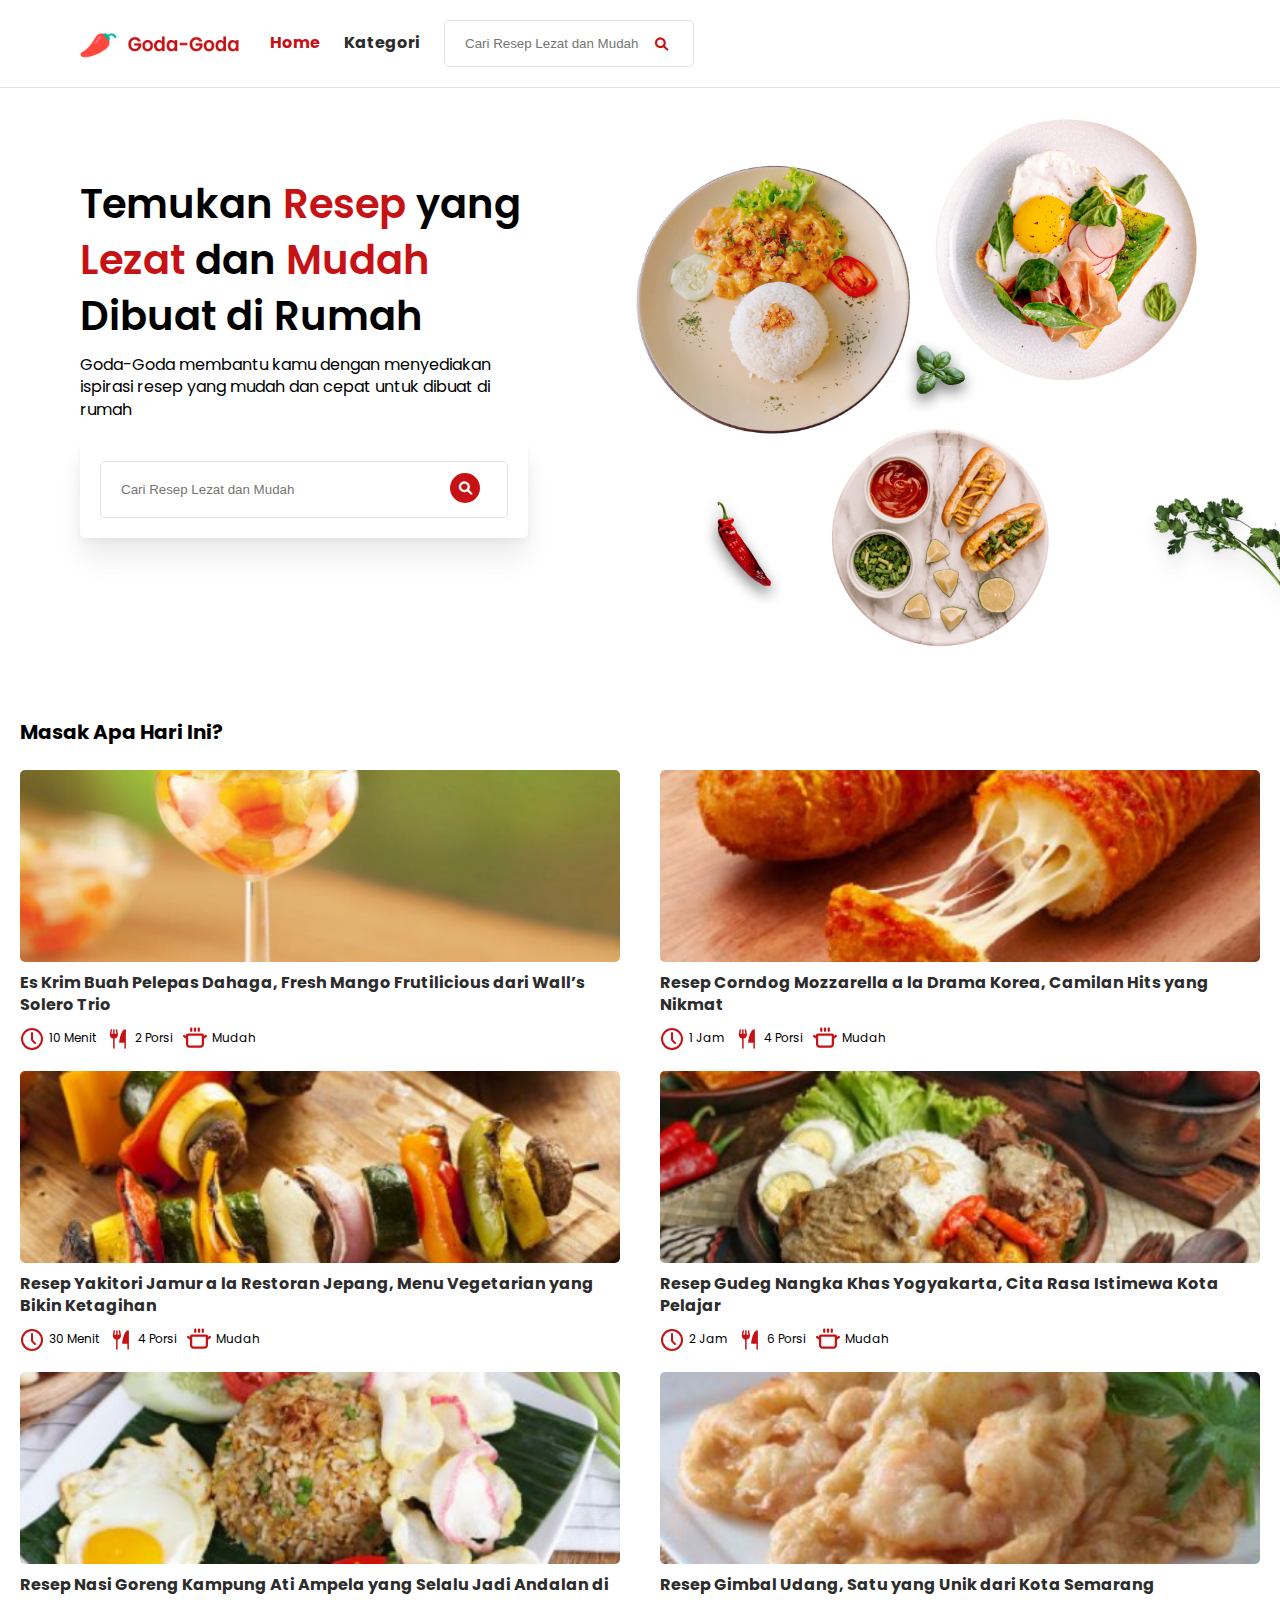
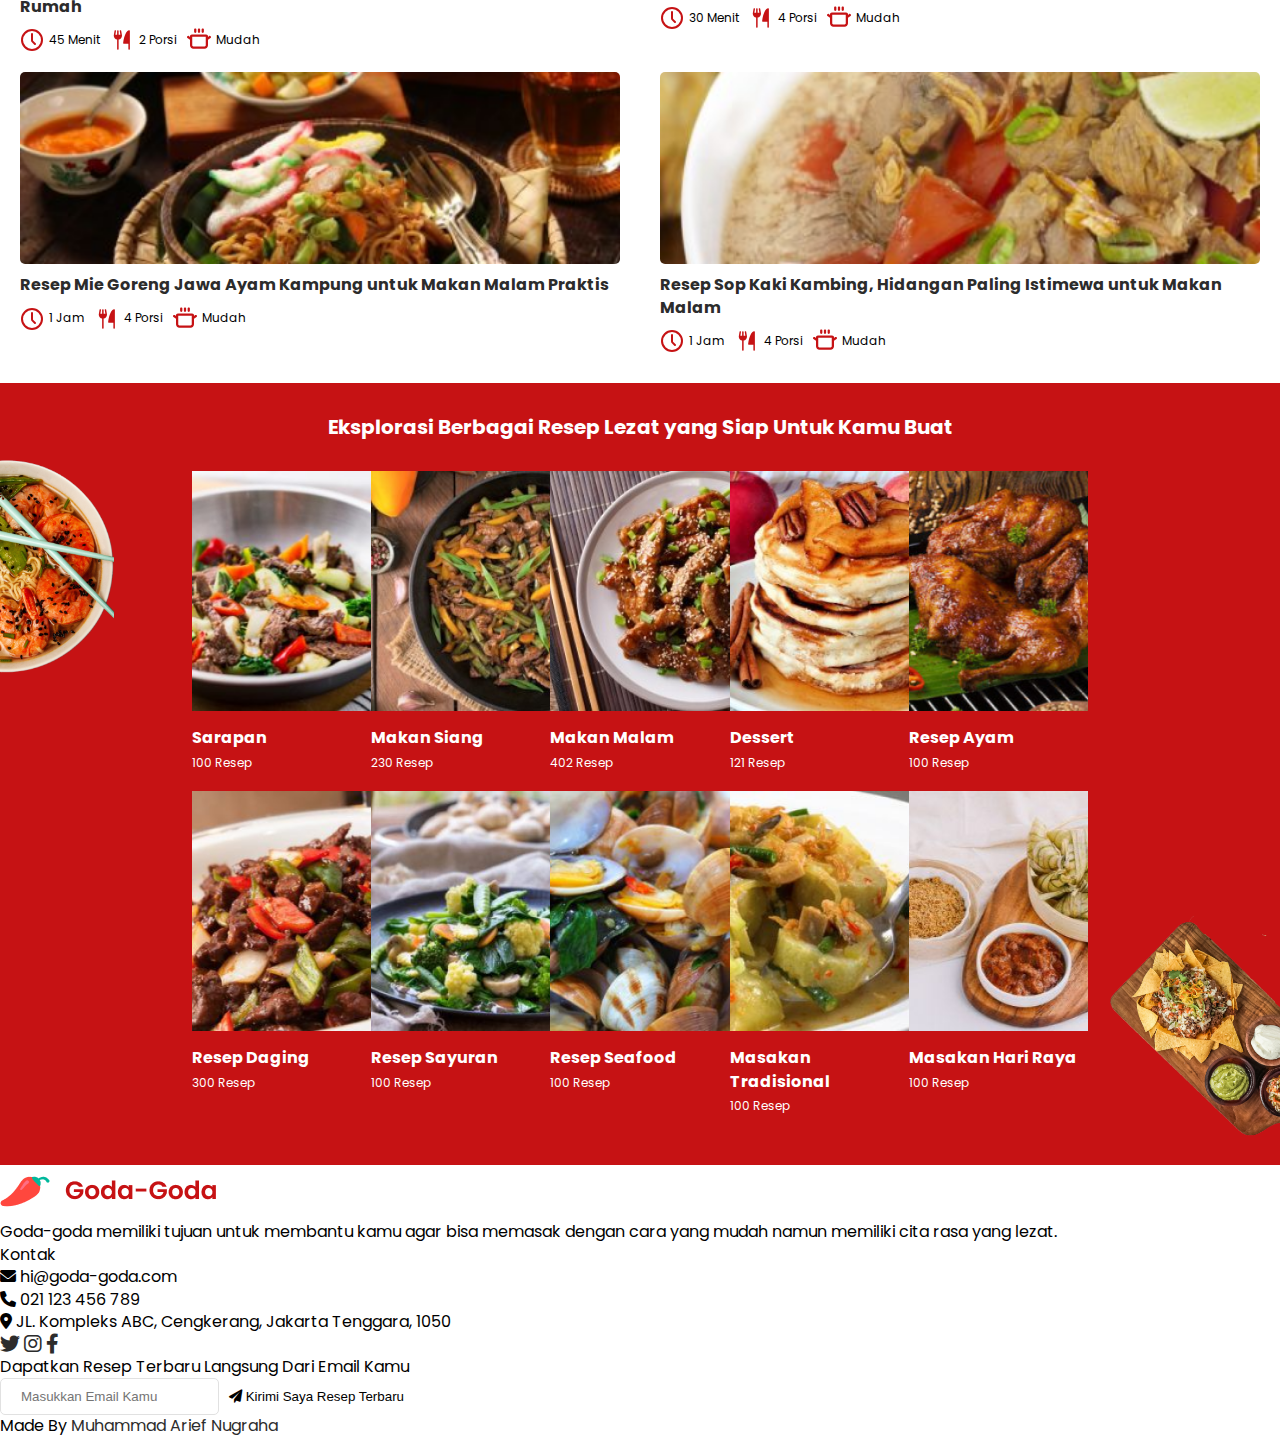
==== commit 56f3addf: "create footer" ====
--- a/index.html
+++ b/index.html
@@ -319,6 +319,37 @@
         </div>
     </section>
     <!-- END CATEGORIES -->
+
+    <!-- START FOOTER -->
+    <footer>
+        <div class="content">
+            <div class="company">
+                <img src="images/logo.png" alt="Logo">
+                <p>Goda-goda memiliki tujuan untuk membantu kamu agar bisa memasak dengan cara yang mudah namun memiliki cita rasa yang lezat.</p>
+            </div>
+            <div class="contact">
+                <p class="title">Kontak</p>
+                <p><i class="fas fa-envelope"></i> hi@goda-goda.com</p>
+                <p><i class="fas fa-phone"></i> 021 123 456 789</p>
+                <p><i class="fas fa-map-marker-alt"></i> JL. Kompleks ABC, Cengkerang, Jakarta Tenggara, 1050</p>
+                <a href="#"><i class="fab fa-twitter fa-lg"></i></a>
+                <a href="#"><i class="fab fa-instagram fa-lg"></i></a>
+                <a href="#"><i class="fab fa-facebook-f fa-lg"></i></a>
+            </div>
+            <div class="newsletter">
+                <p class="title">Dapatkan Resep Terbaru Langsung Dari Email Kamu</p>
+                <form action="">
+                    <input type="email" placeholder="Masukkan Email Kamu" required>
+                    <button type="submit"><i class="fas fa-paper-plane"></i> <span>Kirimi Saya Resep Terbaru</span></button>
+                </form>
+            </div>
+        </div>
+
+        <div class="copyright">
+            <p>Made By <a href="https://www.instagram.com/dvkentury">Muhammad Arief Nugraha</a></p>
+        </div>
+    </footer>
+    <!-- END FOOTER -->
     <script src="js/main.js"></script>
 </body>
 
--- a/css/style.css
+++ b/css/style.css
@@ -108,6 +108,30 @@
 .card .card-desc .card-info p img {
   display: block;
   margin-right: 0.313rem;
+}
+
+.card-2 figure {
+  width: 100%;
+  height: 9.375rem;
+}
+
+.card-2 figure img {
+  border-radius: initial;
+}
+
+.card-2 .caption {
+  margin-top: 0.938rem;
+}
+
+.card-2 .caption h3 a {
+  color: #fff;
+  font: normal normal normal 1rem/140% "Poppins", sans-serif;
+  font-weight: bold;
+}
+
+.card-2 .caption p {
+  margin-top: 0.313rem;
+  font: normal normal normal 0.75rem/140% "Poppins", sans-serif;
 }
 
 nav {
@@ -229,6 +253,65 @@
   margin-top: 1.5rem;
 }
 
+#list-categories {
+  padding-left: 1.25rem;
+  padding-right: 1.25rem;
+  padding-top: 1.25rem;
+  padding-bottom: 1.25rem;
+  margin-top: 1.875rem;
+  background: #c61214;
+  color: #fff;
+  position: relative;
+}
+
+#list-categories::before {
+  content: "";
+  width: 9.375rem;
+  height: 9.375rem;
+  background: url("../images/noodle.png") no-repeat;
+  background-size: contain;
+  position: absolute;
+  top: 3.125rem;
+  left: -3.125rem;
+}
+
+#list-categories::after {
+  content: "";
+  width: 12.5rem;
+  height: 12.5rem;
+  background: url("../images/nachos.png") no-repeat;
+  background-size: contain;
+  display: block;
+  position: absolute;
+  bottom: 0;
+  right: -5rem;
+}
+
+#list-categories .title {
+  font: normal normal 600 1.25rem/140% "Poppins", sans-serif;
+  font-weight: bold;
+  position: relative;
+  z-index: 2;
+}
+
+#list-categories .list-item {
+  margin-top: 1.25rem;
+  display: -webkit-box;
+  display: -ms-flexbox;
+  display: flex;
+  -webkit-box-orient: horizontal;
+  -webkit-box-direction: normal;
+      -ms-flex-flow: row wrap;
+          flex-flow: row wrap;
+  position: relative;
+  z-index: 2;
+}
+
+#list-categories .list-item .card-2 {
+  width: 50%;
+  margin-bottom: 1.25rem;
+}
+
 @media screen and (min-width: 768px) {
   nav {
     -webkit-box-pack: start;
@@ -305,10 +388,16 @@
             justify-content: space-between;
   }
   .card {
-    width: calc(100% / 2);
+    width: calc((100% / 2) - 1.25rem);
+  }
+  .card:nth-child(odd) {
+    margin-right: 1.25rem;
   }
   .card figure {
     height: 12rem;
+  }
+  #list-categories .list-item .card-2 {
+    width: 20%;
   }
 }
 
@@ -339,5 +428,42 @@
     -webkit-transform: translateY(-50%);
             transform: translateY(-50%);
   }
+  #list-categories {
+    padding-top: 1.875rem;
+    padding-bottom: 1.875rem;
+    padding-left: 12rem;
+    padding-right: 12rem;
+  }
+  #list-categories::before {
+    width: 15.625rem;
+    height: 15.625rem;
+    left: -7.5rem;
+  }
+  #list-categories::after {
+    width: 15.625rem;
+    height: 15.625rem;
+  }
+  #list-categories .title {
+    text-align: center;
+  }
+  #list-categories .list-item {
+    margin-top: 1.875rem;
+  }
+  #list-categories .list-item figure {
+    height: 15rem;
+  }
+}
+
+@media screen and (min-width: 1700px) {
+  #list-categories::before, #list-categories::after {
+    width: 18.75rem;
+    height: 18.75rem;
+  }
+  #list-categories::after {
+    right: -6.25rem;
+  }
+  #list-categories .list-item figure {
+    height: 17.5rem;
+  }
 }
 /*# sourceMappingURL=style.css.map */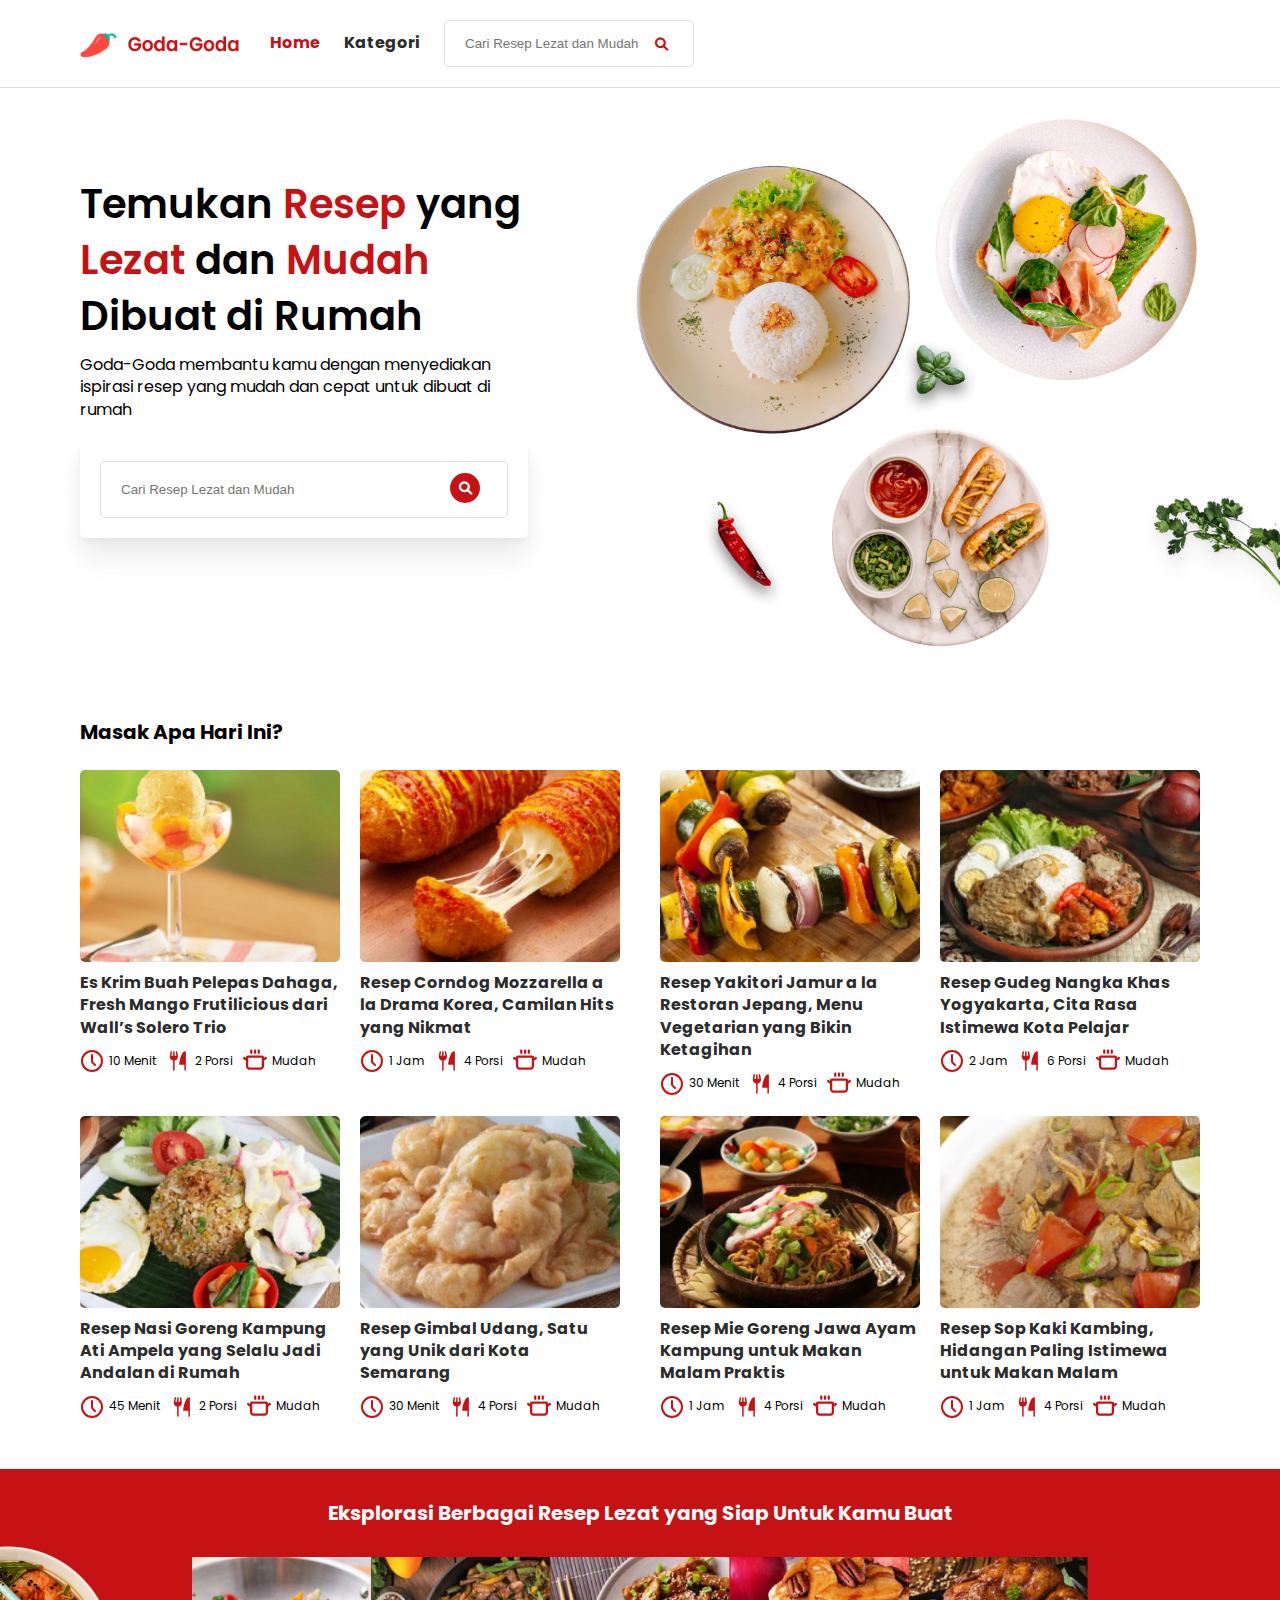
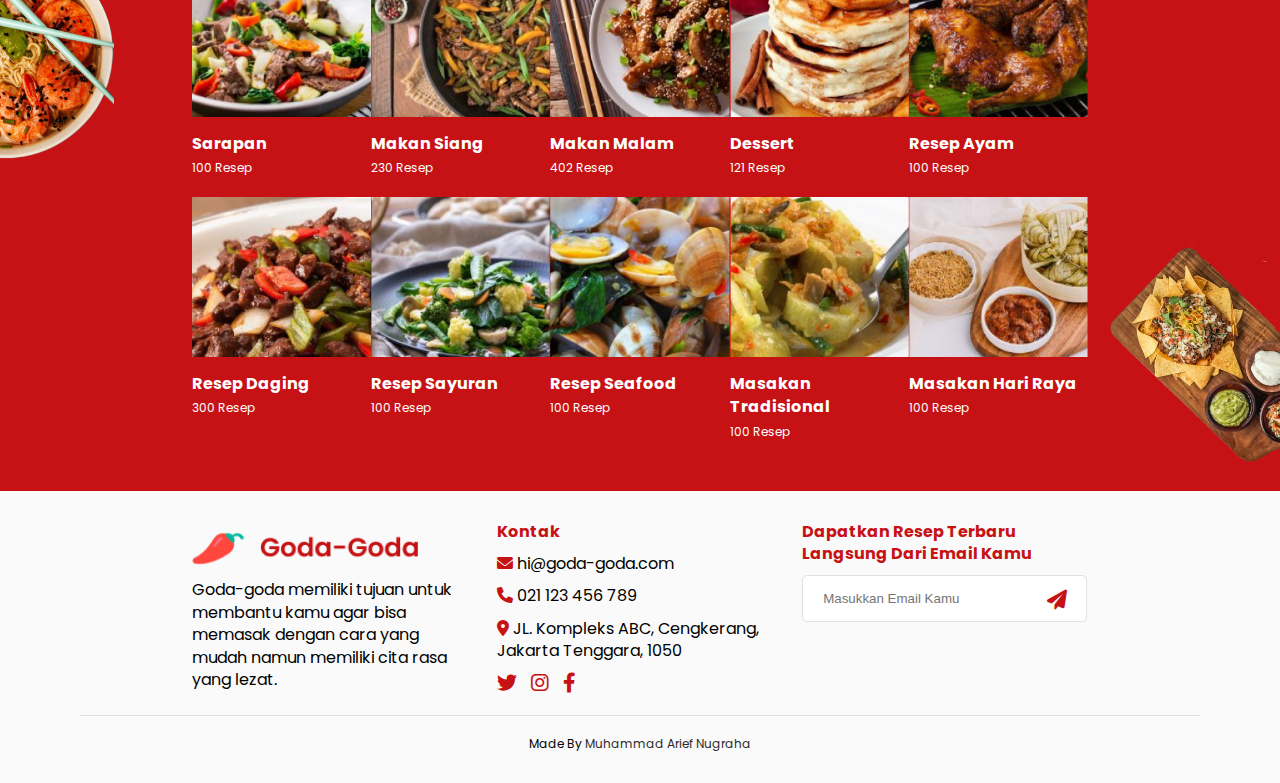
==== commit 3a1f5825: "add comment" ====
--- a/index.html
+++ b/index.html
@@ -34,6 +34,7 @@
         <button type="button" id="open-menu"><i class="fas fa-bars fa-lg"></i></button>
         <!-- END TOGGLE MENU MOBILE -->
     </nav>
+    <!-- END NAVBAR -->
     <!-- START HERO SECTION -->
     <section id="hero">
         <div>
--- a/css/style.css
+++ b/css/style.css
@@ -262,6 +262,7 @@
   background: #c61214;
   color: #fff;
   position: relative;
+  overflow: hidden;
 }
 
 #list-categories::before {
@@ -312,6 +313,84 @@
   margin-bottom: 1.25rem;
 }
 
+footer {
+  background: #fafafa;
+  padding: 1.25rem;
+}
+
+footer .content {
+  display: -webkit-box;
+  display: -ms-flexbox;
+  display: flex;
+  -webkit-box-orient: vertical;
+  -webkit-box-direction: normal;
+      -ms-flex-flow: column wrap;
+          flex-flow: column wrap;
+  padding-bottom: 1.25rem;
+  border-bottom: solid 1px #e1e1e1;
+}
+
+footer .content > div {
+  margin-bottom: 1.875rem;
+}
+
+footer .content > div:last-child {
+  margin-bottom: 0;
+}
+
+footer .content .company img {
+  width: 80%;
+}
+
+footer .content .contact .title {
+  font-weight: bold;
+  color: #c61214;
+}
+
+footer .content .contact p {
+  margin-bottom: 0.625rem;
+}
+
+footer .content .contact p i {
+  color: #c61214;
+}
+
+footer .content .contact a {
+  display: inline-block;
+  margin-right: 0.625rem;
+  color: #c61214;
+}
+
+footer .content .newsletter .title {
+  font-weight: bold;
+  color: #c61214;
+}
+
+footer .content .newsletter form {
+  position: relative;
+  margin-top: 0.625rem;
+}
+
+footer .content .newsletter form input {
+  width: 100%;
+}
+
+footer .content .newsletter form button {
+  width: 100%;
+  margin-top: 0.625rem;
+  background: #c61214;
+  color: #fff;
+  border-radius: 5px;
+  padding: 0.625rem 1.25rem;
+  font-weight: bold;
+}
+
+footer .copyright {
+  margin-top: 1.25rem;
+  text-align: center;
+  font: normal normal normal 0.75rem/140% "Poppins", sans-serif;
+}
+
 @media screen and (min-width: 768px) {
   nav {
     -webkit-box-pack: start;
@@ -391,6 +470,7 @@
     width: calc((100% / 2) - 1.25rem);
   }
   .card:nth-child(odd) {
+    width: 50%;
     margin-right: 1.25rem;
   }
   .card figure {
@@ -398,6 +478,23 @@
   }
   #list-categories .list-item .card-2 {
     width: 20%;
+  }
+  footer .content {
+    -webkit-box-orient: horizontal;
+    -webkit-box-direction: normal;
+        -ms-flex-flow: row wrap;
+            flex-flow: row wrap;
+  }
+  footer .content > div {
+    width: calc((100% / 3) - 0.85rem);
+    margin-bottom: 0;
+  }
+  footer .content .contact {
+    margin-left: 1.25rem;
+    margin-right: 1.25rem;
+  }
+  footer .content .contact p {
+    margin-bottom: 1.25rem;
   }
 }
 
@@ -428,6 +525,20 @@
     -webkit-transform: translateY(-50%);
             transform: translateY(-50%);
   }
+  #today {
+    padding-left: 5rem;
+    padding-right: 5rem;
+  }
+  #today .card {
+    width: calc((100% / 4) - 1.25rem);
+    margin-right: 1.25rem;
+  }
+  #today .card:nth-child(odd) {
+    margin-right: 0;
+  }
+  #today .card:nth-child(4n + 4) {
+    margin-right: 0;
+  }
   #list-categories {
     padding-top: 1.875rem;
     padding-bottom: 1.875rem;
@@ -452,9 +563,53 @@
   #list-categories .list-item figure {
     height: 15rem;
   }
+  footer {
+    padding-top: 1.875rem;
+    padding-bottom: 1.875rem;
+    padding-left: 5rem;
+    padding-right: 5rem;
+  }
+  footer .content {
+    padding-left: 7rem;
+    padding-right: 7rem;
+  }
+  footer .content .contact p {
+    margin-bottom: 0.625rem;
+  }
+  footer .content .newsletter form input {
+    padding-top: 0.938rem;
+    padding-bottom: 0.938rem;
+  }
+  footer .content .newsletter form button {
+    width: auto;
+    background: transparent;
+    cursor: pointer;
+    position: absolute;
+    top: -5px;
+    right: 0px;
+    color: #c61214;
+  }
+  footer .content .newsletter form button span {
+    display: none;
+  }
+  footer .content .newsletter form button i {
+    font-size: 20px;
+  }
+}
+
+@media screen and (min-width: 992px) and (max-width: 1300px) {
+  #list-categories .list-item figure {
+    height: 10rem;
+  }
 }
 
 @media screen and (min-width: 1700px) {
+  #hero div {
+    top: 6rem;
+  }
+  .card figure {
+    height: 15rem;
+  }
   #list-categories::before, #list-categories::after {
     width: 18.75rem;
     height: 18.75rem;
@@ -465,5 +620,16 @@
   #list-categories .list-item figure {
     height: 17.5rem;
   }
+  footer .content {
+    -webkit-box-align: center;
+        -ms-flex-align: center;
+            align-items: center;
+  }
+  footer .content .company img {
+    width: 50%;
+  }
+  footer .copyright {
+    font: normal normal normal 1rem/140% "Poppins", sans-serif;
+  }
 }
 /*# sourceMappingURL=style.css.map */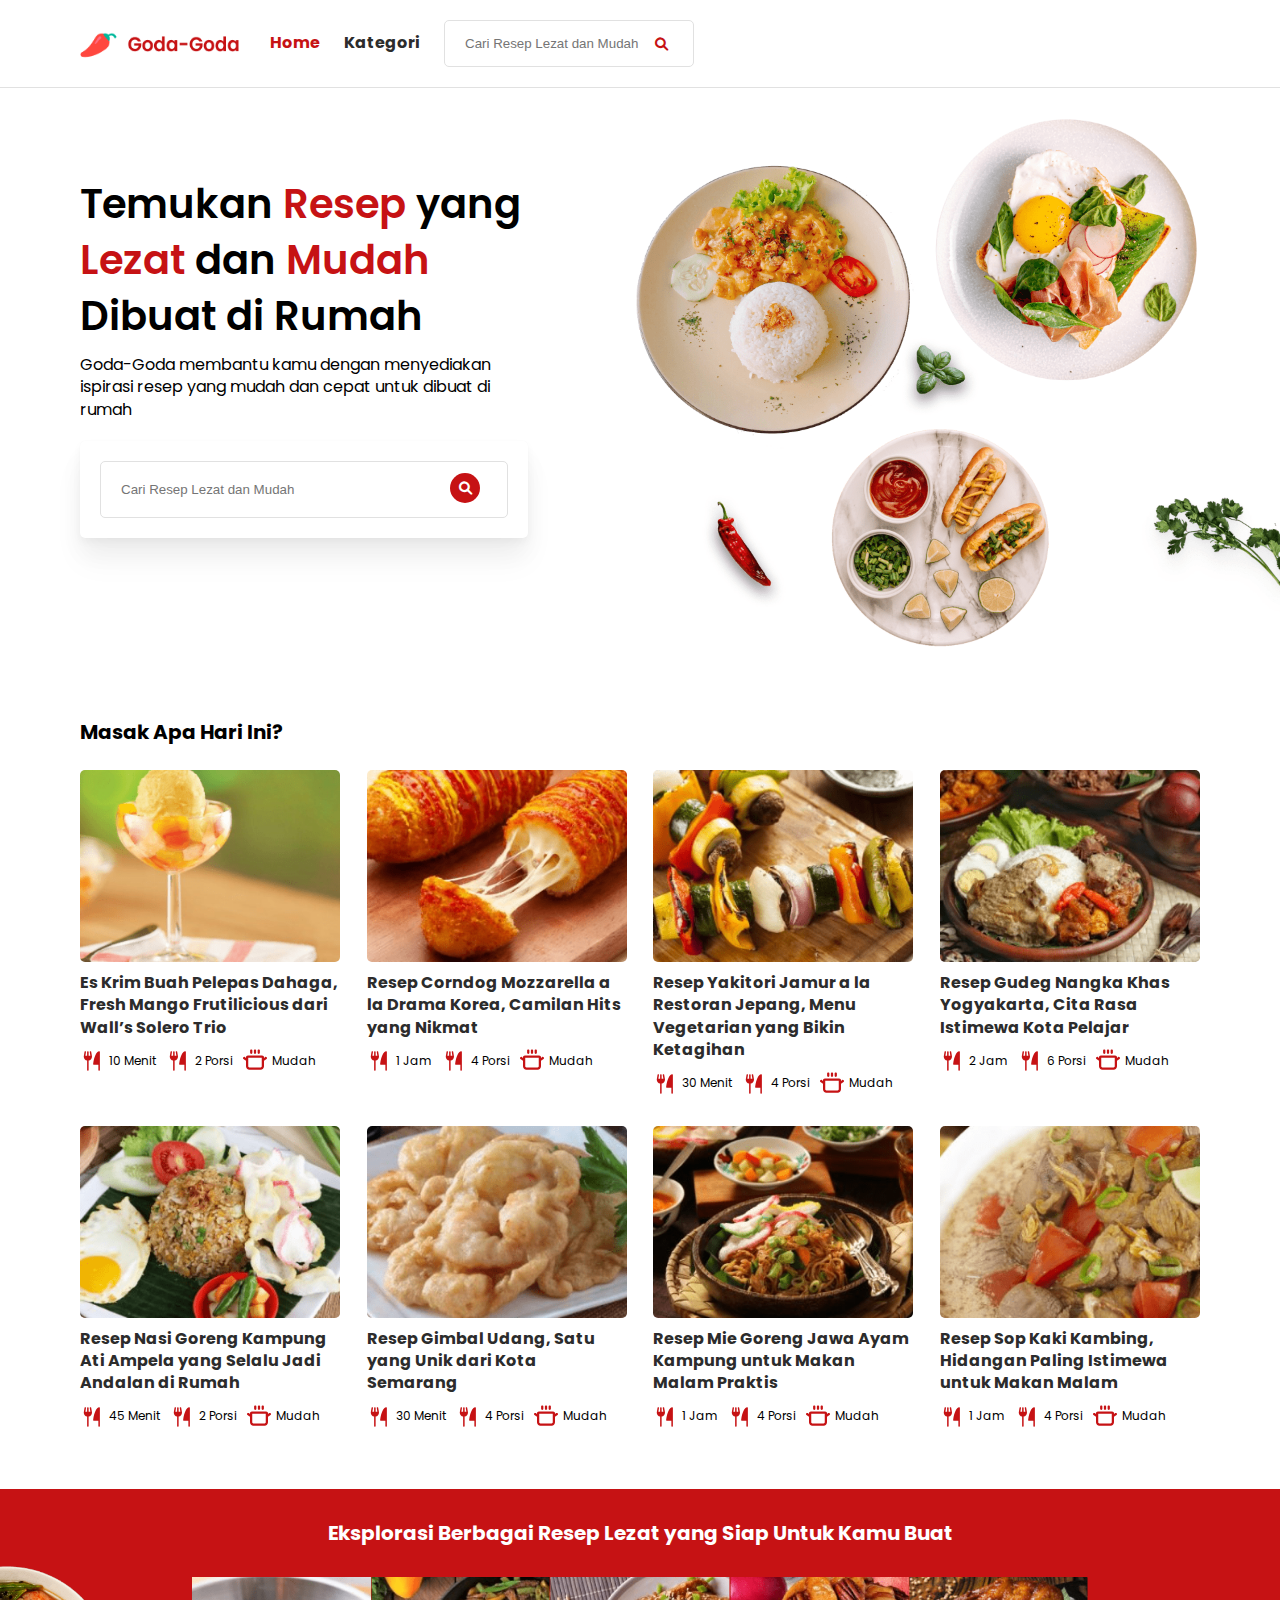
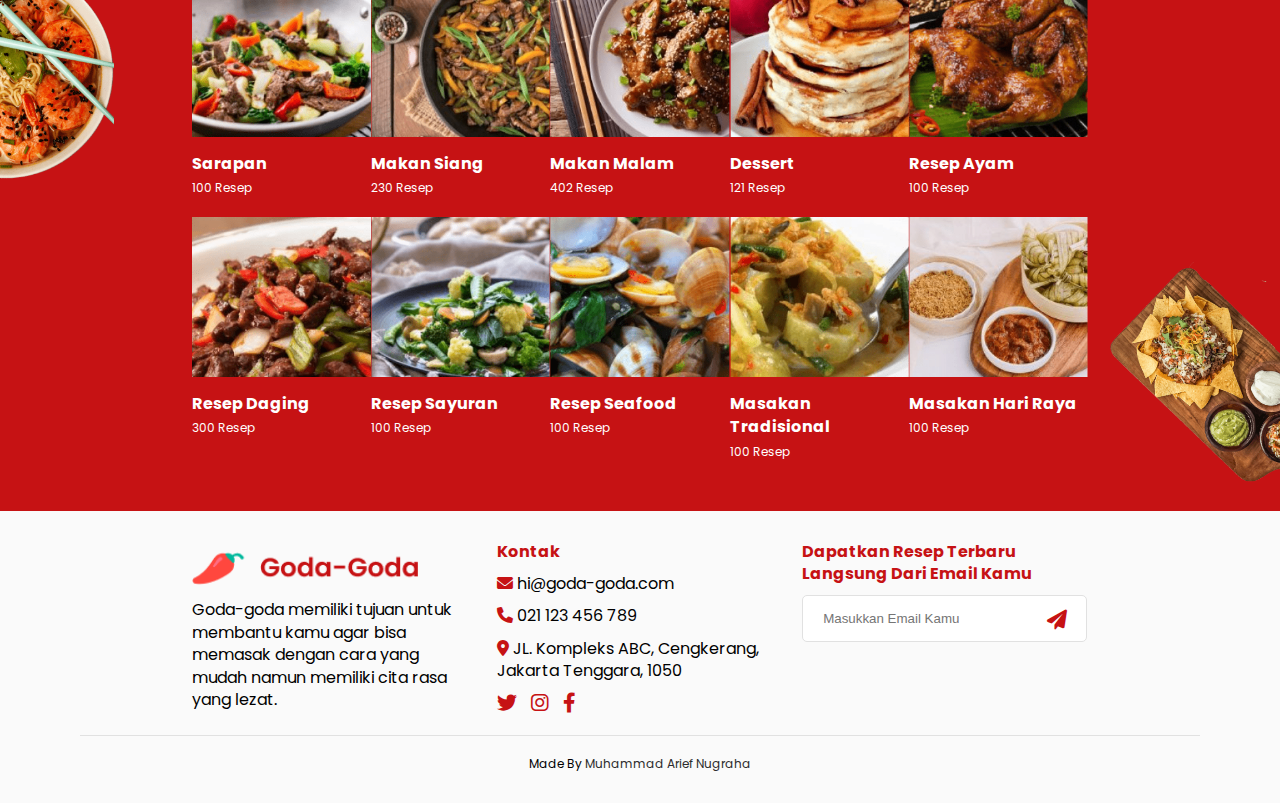
==== commit f48c28d9: "add alternate text for portion icon, difficulty icon, time icon" ====
--- a/index.html
+++ b/index.html
@@ -1,357 +1,441 @@
 <!DOCTYPE html>
 <html lang="en">
-
-<head>
-    <meta charset="UTF-8">
-    <meta http-equiv="X-UA-Compatible" content="IE=edge">
-    <meta name="viewport" content="width=device-width, initial-scale=1.0">
-    <title>Masak Lebih Mudah di Rumah Dengan Resep Lezat dan Mudah | Goda-Goda</title>
-    <link rel="stylesheet" href="https://cdnjs.cloudflare.com/ajax/libs/font-awesome/6.0.0-beta2/css/all.min.css">
-    <link rel="stylesheet" href="./css/style.css">
-</head>
-
-<body>
+  <head>
+    <meta charset="UTF-8" />
+    <meta http-equiv="X-UA-Compatible" content="IE=edge" />
+    <meta name="viewport" content="width=device-width, initial-scale=1.0" />
+    <title>
+      Masak Lebih Mudah di Rumah Dengan Resep Lezat dan Mudah | Goda-Goda
+    </title>
+    <link
+      rel="stylesheet"
+      href="https://cdnjs.cloudflare.com/ajax/libs/font-awesome/6.0.0-beta2/css/all.min.css"
+    />
+    <link rel="stylesheet" href="./css/style.css" />
+  </head>
+
+  <body>
     <!-- START NAVBAR -->
     <nav>
-        <!-- START LOGO -->
-        <a href="index.html" class="logo"></a>
-        <!-- END LOGO -->
-
-        <!-- START MENU -->
-        <ul class="close">
-            <li><a href="index.html" class="active">Home</a></li>
-            <li><a href="category.html">Kategori</a></li>
-            <li>
-                <form action="">
-                    <input type="text" placeholder="Cari Resep Lezat dan Mudah" required />
-                    <button type="submit"><i class="fas fa-search"></i></button>
-                </form>
-            </li>
-        </ul>
-        <!-- END MENU -->
-
-        <!-- START TOGGLE MENU MOBILE -->
-        <button type="button" id="open-menu"><i class="fas fa-bars fa-lg"></i></button>
-        <!-- END TOGGLE MENU MOBILE -->
+      <!-- START LOGO -->
+      <a href="index.html" class="logo"></a>
+      <!-- END LOGO -->
+
+      <!-- START MENU -->
+      <ul class="close">
+        <li><a href="index.html" class="active">Home</a></li>
+        <li><a href="category.html">Kategori</a></li>
+        <li>
+          <form action="">
+            <input
+              type="text"
+              placeholder="Cari Resep Lezat dan Mudah"
+              required
+            />
+            <button type="submit"><i class="fas fa-search"></i></button>
+          </form>
+        </li>
+      </ul>
+      <!-- END MENU -->
+
+      <!-- START TOGGLE MENU MOBILE -->
+      <button type="button" id="open-menu">
+        <i class="fas fa-bars fa-lg"></i>
+      </button>
+      <!-- END TOGGLE MENU MOBILE -->
     </nav>
     <!-- END NAVBAR -->
     <!-- START HERO SECTION -->
     <section id="hero">
-        <div>
-            <p class="title">Temukan <span>Resep</span> yang <span>Lezat</span> dan <span>Mudah</span> Dibuat di Rumah
-            </p>
-            <p class="subtitle">Goda-Goda membantu kamu dengan menyediakan ispirasi resep yang mudah dan cepat untuk
-                dibuat di rumah</p>
-            <form action="">
-                <input type="text" placeholder="Cari Resep Lezat dan Mudah" required>
-                <button type="submit"><i class="fas fa-search"></i></button>
-            </form>
-        </div>
+      <div>
+        <p class="title">
+          Temukan <span>Resep</span> yang <span>Lezat</span> dan
+          <span>Mudah</span> Dibuat di Rumah
+        </p>
+        <p class="subtitle">
+          Goda-Goda membantu kamu dengan menyediakan ispirasi resep yang mudah
+          dan cepat untuk dibuat di rumah
+        </p>
+        <form action="">
+          <input
+            type="text"
+            placeholder="Cari Resep Lezat dan Mudah"
+            required
+          />
+          <button type="submit"><i class="fas fa-search"></i></button>
+        </form>
+      </div>
     </section>
     <!-- END HERO SECTION -->
 
     <!-- START MASAK APA HARI INI -->
     <section id="today">
-        <p class="title">Masak Apa Hari Ini?</p>
-        <div class="list-item">
-            <div class="card">
-                <figure>
-                    <a href="detail.html">
-                        <img src="images/food/food-1.png" alt="">
-                    </a>
-                </figure>
-                <div class="card-desc">
-                    <h2><a href="detail.html"
-                            title="Es Krim Buah Pelepas Dahaga, Fresh Mango Frutilicious dari Wall’s Solero Trio">Es
-                            Krim Buah Pelepas Dahaga, Fresh Mango Frutilicious dari Wall’s Solero Trio</a></h2>
-                    <div class="card-info">
-                        <p><img src="images/icons/clock.svg" alt=""> 10 Menit</p>
-                        <p><img src="images/icons/portion.svg" alt=""> 2 Porsi</p>
-                        <p><img src="images/icons/difficulty.svg" alt=""> Mudah</p>
-                    </div>
-                </div>
-            </div>
-
-            <div class="card">
-                <figure>
-                    <a href="detail.html">
-                        <img src="images/food/food-2.png" alt="">
-                    </a>
-                </figure>
-                <div class="card-desc">
-                    <h2><a href="detail.html"
-                            title="Resep Corndog Mozzarella a la Drama Korea, Camilan Hits yang Nikmat">Resep Corndog Mozzarella a la Drama Korea, Camilan Hits yang Nikmat</a></h2>
-                    <div class="card-info">
-                        <p><img src="images/icons/clock.svg" alt=""> 1 Jam</p>
-                        <p><img src="images/icons/portion.svg" alt=""> 4 Porsi</p>
-                        <p><img src="images/icons/difficulty.svg" alt=""> Mudah</p>
-                    </div>
-                </div>
-            </div>
-
-            <div class="card">
-                <figure>
-                    <a href="detail.html">
-                        <img src="images/food/food-3.png" alt="">
-                    </a>
-                </figure>
-                <div class="card-desc">
-                    <h2><a href="detail.html"
-                            title="Resep Yakitori Jamur a la Restoran Jepang, Menu Vegetarian yang Bikin Ketagihan">Resep Yakitori Jamur a la Restoran Jepang, Menu Vegetarian yang Bikin Ketagihan</a></h2>
-                    <div class="card-info">
-                        <p><img src="images/icons/clock.svg" alt=""> 30 Menit</p>
-                        <p><img src="images/icons/portion.svg" alt=""> 4 Porsi</p>
-                        <p><img src="images/icons/difficulty.svg" alt=""> Mudah</p>
-                    </div>
-                </div>
-            </div>
-
-            <div class="card">
-                <figure>
-                    <a href="detail.html">
-                        <img src="images/food/food-4.png" alt="">
-                    </a>
-                </figure>
-                <div class="card-desc">
-                    <h2><a href="detail.html"
-                            title="Resep Gudeg Nangka Khas Yogyakarta, Cita Rasa Istimewa Kota Pelajar">Resep Gudeg Nangka Khas Yogyakarta, Cita Rasa Istimewa Kota Pelajar</a></h2>
-                    <div class="card-info">
-                        <p><img src="images/icons/clock.svg" alt=""> 2 Jam</p>
-                        <p><img src="images/icons/portion.svg" alt=""> 6 Porsi</p>
-                        <p><img src="images/icons/difficulty.svg" alt=""> Mudah</p>
-                    </div>
-                </div>
-            </div>
-
-            <div class="card">
-                <figure>
-                    <a href="detail.html">
-                        <img src="images/food/food-5.png" alt="">
-                    </a>
-                </figure>
-                <div class="card-desc">
-                    <h2><a href="detail.html"
-                            title="Resep Nasi Goreng Kampung Ati Ampela yang Selalu Jadi Andalan di Rumah">Resep Nasi Goreng Kampung Ati Ampela yang Selalu Jadi Andalan di Rumah</a></h2>
-                    <div class="card-info">
-                        <p><img src="images/icons/clock.svg" alt=""> 45 Menit</p>
-                        <p><img src="images/icons/portion.svg" alt=""> 2 Porsi</p>
-                        <p><img src="images/icons/difficulty.svg" alt=""> Mudah</p>
-                    </div>
-                </div>
-            </div>
-
-            <div class="card">
-                <figure>
-                    <a href="detail.html">
-                        <img src="images/food/food-6.png" alt="">
-                    </a>
-                </figure>
-                <div class="card-desc">
-                    <h2><a href="detail.html"
-                            title="Resep Gimbal Udang, Satu yang Unik dari Kota Semarang">Resep Gimbal Udang, Satu yang Unik dari Kota Semarang</a></h2>
-                    <div class="card-info">
-                        <p><img src="images/icons/clock.svg" alt=""> 30 Menit</p>
-                        <p><img src="images/icons/portion.svg" alt=""> 4 Porsi</p>
-                        <p><img src="images/icons/difficulty.svg" alt=""> Mudah</p>
-                    </div>
-                </div>
-            </div>
-
-            <div class="card">
-                <figure>
-                    <a href="detail.html">
-                        <img src="images/food/food-7.png" alt="">
-                    </a>
-                </figure>
-                <div class="card-desc">
-                    <h2><a href="detail.html"
-                            title="Resep Mie Goreng Jawa Ayam Kampung untuk Makan Malam Praktis">Resep Mie Goreng Jawa Ayam Kampung untuk Makan Malam Praktis</a></h2>
-                    <div class="card-info">
-                        <p><img src="images/icons/clock.svg" alt=""> 1 Jam</p>
-                        <p><img src="images/icons/portion.svg" alt=""> 4 Porsi</p>
-                        <p><img src="images/icons/difficulty.svg" alt=""> Mudah</p>
-                    </div>
-                </div>
-            </div>
-
-            <div class="card">
-                <figure>
-                    <a href="detail.html">
-                        <img src="images/food/food-8.png" alt="">
-                    </a>
-                </figure>
-                <div class="card-desc">
-                    <h2><a href="detail.html"
-                            title="Resep Sop Kaki Kambing, Hidangan Paling Istimewa untuk Makan Malam">Resep Sop Kaki Kambing, Hidangan Paling Istimewa untuk Makan Malam</a></h2>
-                    <div class="card-info">
-                        <p><img src="images/icons/clock.svg" alt=""> 1 Jam</p>
-                        <p><img src="images/icons/portion.svg" alt=""> 4 Porsi</p>
-                        <p><img src="images/icons/difficulty.svg" alt=""> Mudah</p>
-                    </div>
-                </div>
-            </div>
-        </div>
+      <p class="title">Masak Apa Hari Ini?</p>
+      <div class="list-item">
+        <div class="card">
+          <figure>
+            <a href="detail.html">
+              <img src="images/food/food-1.png" alt="" />
+            </a>
+          </figure>
+          <div class="card-desc">
+            <h2>
+              <a
+                href="detail.html"
+                title="Es Krim Buah Pelepas Dahaga, Fresh Mango Frutilicious dari Wall’s Solero Trio"
+                >Es Krim Buah Pelepas Dahaga, Fresh Mango Frutilicious dari
+                Wall’s Solero Trio</a
+              >
+            </h2>
+            <div class="card-info">
+              <p><img src="images/icons/portion.svg" alt="Clock Icon" /> 10 Menit</p>
+              <p><img src="images/icons/portion.svg" alt="Portion Icon" /> 2 Porsi</p>
+              <p><img src="images/icons/difficulty.svg" alt="Difficulty Icon" /> Mudah</p>
+            </div>
+          </div>
+        </div>
+
+        <div class="card">
+          <figure>
+            <a href="detail.html">
+              <img src="images/food/food-2.png" alt="" />
+            </a>
+          </figure>
+          <div class="card-desc">
+            <h2>
+              <a
+                href="detail.html"
+                title="Resep Corndog Mozzarella a la Drama Korea, Camilan Hits yang Nikmat"
+                >Resep Corndog Mozzarella a la Drama Korea, Camilan Hits yang
+                Nikmat</a
+              >
+            </h2>
+            <div class="card-info">
+              <p><img src="images/icons/portion.svg" alt="Clock Icon" /> 1 Jam</p>
+              <p><img src="images/icons/portion.svg" alt="Portion Icon" /> 4 Porsi</p>
+              <p><img src="images/icons/difficulty.svg" alt="Difficulty Icon" /> Mudah</p>
+            </div>
+          </div>
+        </div>
+
+        <div class="card">
+          <figure>
+            <a href="detail.html">
+              <img src="images/food/food-3.png" alt="" />
+            </a>
+          </figure>
+          <div class="card-desc">
+            <h2>
+              <a
+                href="detail.html"
+                title="Resep Yakitori Jamur a la Restoran Jepang, Menu Vegetarian yang Bikin Ketagihan"
+                >Resep Yakitori Jamur a la Restoran Jepang, Menu Vegetarian yang
+                Bikin Ketagihan</a
+              >
+            </h2>
+            <div class="card-info">
+              <p><img src="images/icons/portion.svg" alt="Clock Icon" /> 30 Menit</p>
+              <p><img src="images/icons/portion.svg" alt="Portion Icon" /> 4 Porsi</p>
+              <p><img src="images/icons/difficulty.svg" alt="Difficulty Icon" /> Mudah</p>
+            </div>
+          </div>
+        </div>
+
+        <div class="card">
+          <figure>
+            <a href="detail.html">
+              <img src="images/food/food-4.png" alt="" />
+            </a>
+          </figure>
+          <div class="card-desc">
+            <h2>
+              <a
+                href="detail.html"
+                title="Resep Gudeg Nangka Khas Yogyakarta, Cita Rasa Istimewa Kota Pelajar"
+                >Resep Gudeg Nangka Khas Yogyakarta, Cita Rasa Istimewa Kota
+                Pelajar</a
+              >
+            </h2>
+            <div class="card-info">
+              <p><img src="images/icons/portion.svg" alt="Clock Icon" /> 2 Jam</p>
+              <p><img src="images/icons/portion.svg" alt="Portion Icon" /> 6 Porsi</p>
+              <p><img src="images/icons/difficulty.svg" alt="Difficulty Icon" /> Mudah</p>
+            </div>
+          </div>
+        </div>
+
+        <div class="card">
+          <figure>
+            <a href="detail.html">
+              <img src="images/food/food-5.png" alt="" />
+            </a>
+          </figure>
+          <div class="card-desc">
+            <h2>
+              <a
+                href="detail.html"
+                title="Resep Nasi Goreng Kampung Ati Ampela yang Selalu Jadi Andalan di Rumah"
+                >Resep Nasi Goreng Kampung Ati Ampela yang Selalu Jadi Andalan
+                di Rumah</a
+              >
+            </h2>
+            <div class="card-info">
+              <p><img src="images/icons/portion.svg" alt="Clock Icon" /> 45 Menit</p>
+              <p><img src="images/icons/portion.svg" alt="Portion Icon" /> 2 Porsi</p>
+              <p><img src="images/icons/difficulty.svg" alt="Difficulty Icon" /> Mudah</p>
+            </div>
+          </div>
+        </div>
+
+        <div class="card">
+          <figure>
+            <a href="detail.html">
+              <img src="images/food/food-6.png" alt="" />
+            </a>
+          </figure>
+          <div class="card-desc">
+            <h2>
+              <a
+                href="detail.html"
+                title="Resep Gimbal Udang, Satu yang Unik dari Kota Semarang"
+                >Resep Gimbal Udang, Satu yang Unik dari Kota Semarang</a
+              >
+            </h2>
+            <div class="card-info">
+              <p><img src="images/icons/portion.svg" alt="Clock Icon" /> 30 Menit</p>
+              <p><img src="images/icons/portion.svg" alt="Portion Icon" /> 4 Porsi</p>
+              <p><img src="images/icons/difficulty.svg" alt="Difficulty Icon" /> Mudah</p>
+            </div>
+          </div>
+        </div>
+
+        <div class="card">
+          <figure>
+            <a href="detail.html">
+              <img src="images/food/food-7.png" alt="" />
+            </a>
+          </figure>
+          <div class="card-desc">
+            <h2>
+              <a
+                href="detail.html"
+                title="Resep Mie Goreng Jawa Ayam Kampung untuk Makan Malam Praktis"
+                >Resep Mie Goreng Jawa Ayam Kampung untuk Makan Malam Praktis</a
+              >
+            </h2>
+            <div class="card-info">
+              <p><img src="images/icons/portion.svg" alt="Clock Icon" /> 1 Jam</p>
+              <p><img src="images/icons/portion.svg" alt="Portion Icon" /> 4 Porsi</p>
+              <p><img src="images/icons/difficulty.svg" alt="Difficulty Icon" /> Mudah</p>
+            </div>
+          </div>
+        </div>
+
+        <div class="card">
+          <figure>
+            <a href="detail.html">
+              <img src="images/food/food-8.png" alt="" />
+            </a>
+          </figure>
+          <div class="card-desc">
+            <h2>
+              <a
+                href="detail.html"
+                title="Resep Sop Kaki Kambing, Hidangan Paling Istimewa untuk Makan Malam"
+                >Resep Sop Kaki Kambing, Hidangan Paling Istimewa untuk Makan
+                Malam</a
+              >
+            </h2>
+            <div class="card-info">
+              <p><img src="images/icons/portion.svg" alt="Clock Icon" /> 1 Jam</p>
+              <p><img src="images/icons/portion.svg" alt="Portion Icon" /> 4 Porsi</p>
+              <p><img src="images/icons/difficulty.svg" alt="Difficulty Icon" /> Mudah</p>
+            </div>
+          </div>
+        </div>
+      </div>
     </section>
     <!-- END MASAK APA HARI INI-->
 
     <!-- START CATEGORIES -->
     <section id="list-categories">
-        <p class="title">Eksplorasi Berbagai Resep Lezat yang Siap Untuk Kamu Buat</p>
-        <div class="list-item">
-            <div class="card-2">
-                <figure>
-                    <a href="category.html">
-                        <img src="images/food/category-1.png" alt="Sarapan Image">
-                    </a>
-                </figure>
-                <div class="caption">
-                    <h3><a href="category.html">Sarapan</a></h3>
-                    <p>100 Resep</p>
-                </div>
-            </div>
-
-            <div class="card-2">
-                <figure>
-                    <a href="category.html">
-                        <img src="images/food/category-2.png" alt="Makan Siang Image">
-                    </a>
-                </figure>
-                <div class="caption">
-                    <h3><a href="category.html">Makan Siang</a></h3>
-                    <p>230 Resep</p>
-                </div>
-            </div>
-
-            <div class="card-2">
-                <figure>
-                    <a href="category.html">
-                        <img src="images/food/category-3.png" alt="Makan Malam Image">
-                    </a>
-                </figure>
-                <div class="caption">
-                    <h3><a href="category.html">Makan Malam</a></h3>
-                    <p>402 Resep</p>
-                </div>
-            </div>
-
-            <div class="card-2">
-                <figure>
-                    <a href="category.html">
-                        <img src="images/food/category-4.png" alt="Dessert Image">
-                    </a>
-                </figure>
-                <div class="caption">
-                    <h3><a href="category.html">Dessert</a></h3>
-                    <p>121 Resep</p>
-                </div>
-            </div>
-
-            <div class="card-2">
-                <figure>
-                    <a href="category.html">
-                        <img src="images/food/category-5.png" alt="Resep Ayam Image">
-                    </a>
-                </figure>
-                <div class="caption">
-                    <h3><a href="category.html">Resep Ayam</a></h3>
-                    <p>100 Resep</p>
-                </div>
-            </div>
-
-            <div class="card-2">
-                <figure>
-                    <a href="category.html">
-                        <img src="images/food/category-6.png" alt="Resep Daging Image">
-                    </a>
-                </figure>
-                <div class="caption">
-                    <h3><a href="category.html">Resep Daging</a></h3>
-                    <p>300 Resep</p>
-                </div>
-            </div>
-
-            <div class="card-2">
-                <figure>
-                    <a href="category.html">
-                        <img src="images/food/category-7.png" alt="Resep Sayuran Image">
-                    </a>
-                </figure>
-                <div class="caption">
-                    <h3><a href="category.html">Resep Sayuran</a></h3>
-                    <p>100 Resep</p>
-                </div>
-            </div>
-
-            <div class="card-2">
-                <figure>
-                    <a href="category.html">
-                        <img src="images/food/category-8.png" alt="Resep Seafood Image">
-                    </a>
-                </figure>
-                <div class="caption">
-                    <h3><a href="category.html">Resep Seafood</a></h3>
-                    <p>100 Resep</p>
-                </div>
-            </div>
-
-            <div class="card-2">
-                <figure>
-                    <a href="category.html">
-                        <img src="images/food/category-9.png" alt="Masakan Tradisional Image">
-                    </a>
-                </figure>
-                <div class="caption">
-                    <h3><a href="category.html">Masakan Tradisional</a></h3>
-                    <p>100 Resep</p>
-                </div>
-            </div>
-
-            <div class="card-2">
-                <figure>
-                    <a href="category.html">
-                        <img src="images/food/category-10.png" alt="Masakan Hari Raya Image">
-                    </a>
-                </figure>
-                <div class="caption">
-                    <h3><a href="category.html">Masakan Hari Raya</a></h3>
-                    <p>100 Resep</p>
-                </div>
-            </div>
-        </div>
+      <p class="title">
+        Eksplorasi Berbagai Resep Lezat yang Siap Untuk Kamu Buat
+      </p>
+      <div class="list-item">
+        <div class="card-2">
+          <figure>
+            <a href="category.html">
+              <img src="images/food/category-1.png" alt="Sarapan Image" />
+            </a>
+          </figure>
+          <div class="caption">
+            <h3><a href="category.html">Sarapan</a></h3>
+            <p>100 Resep</p>
+          </div>
+        </div>
+
+        <div class="card-2">
+          <figure>
+            <a href="category.html">
+              <img src="images/food/category-2.png" alt="Makan Siang Image" />
+            </a>
+          </figure>
+          <div class="caption">
+            <h3><a href="category.html">Makan Siang</a></h3>
+            <p>230 Resep</p>
+          </div>
+        </div>
+
+        <div class="card-2">
+          <figure>
+            <a href="category.html">
+              <img src="images/food/category-3.png" alt="Makan Malam Image" />
+            </a>
+          </figure>
+          <div class="caption">
+            <h3><a href="category.html">Makan Malam</a></h3>
+            <p>402 Resep</p>
+          </div>
+        </div>
+
+        <div class="card-2">
+          <figure>
+            <a href="category.html">
+              <img src="images/food/category-4.png" alt="Dessert Image" />
+            </a>
+          </figure>
+          <div class="caption">
+            <h3><a href="category.html">Dessert</a></h3>
+            <p>121 Resep</p>
+          </div>
+        </div>
+
+        <div class="card-2">
+          <figure>
+            <a href="category.html">
+              <img src="images/food/category-5.png" alt="Resep Ayam Image" />
+            </a>
+          </figure>
+          <div class="caption">
+            <h3><a href="category.html">Resep Ayam</a></h3>
+            <p>100 Resep</p>
+          </div>
+        </div>
+
+        <div class="card-2">
+          <figure>
+            <a href="category.html">
+              <img src="images/food/category-6.png" alt="Resep Daging Image" />
+            </a>
+          </figure>
+          <div class="caption">
+            <h3><a href="category.html">Resep Daging</a></h3>
+            <p>300 Resep</p>
+          </div>
+        </div>
+
+        <div class="card-2">
+          <figure>
+            <a href="category.html">
+              <img src="images/food/category-7.png" alt="Resep Sayuran Image" />
+            </a>
+          </figure>
+          <div class="caption">
+            <h3><a href="category.html">Resep Sayuran</a></h3>
+            <p>100 Resep</p>
+          </div>
+        </div>
+
+        <div class="card-2">
+          <figure>
+            <a href="category.html">
+              <img src="images/food/category-8.png" alt="Resep Seafood Image" />
+            </a>
+          </figure>
+          <div class="caption">
+            <h3><a href="category.html">Resep Seafood</a></h3>
+            <p>100 Resep</p>
+          </div>
+        </div>
+
+        <div class="card-2">
+          <figure>
+            <a href="category.html">
+              <img
+                src="images/food/category-9.png"
+                alt="Masakan Tradisional Image"
+              />
+            </a>
+          </figure>
+          <div class="caption">
+            <h3><a href="category.html">Masakan Tradisional</a></h3>
+            <p>100 Resep</p>
+          </div>
+        </div>
+
+        <div class="card-2">
+          <figure>
+            <a href="category.html">
+              <img
+                src="images/food/category-10.png"
+                alt="Masakan Hari Raya Image"
+              />
+            </a>
+          </figure>
+          <div class="caption">
+            <h3><a href="category.html">Masakan Hari Raya</a></h3>
+            <p>100 Resep</p>
+          </div>
+        </div>
+      </div>
     </section>
     <!-- END CATEGORIES -->
 
     <!-- START FOOTER -->
     <footer>
-        <div class="content">
-            <div class="company">
-                <img src="images/logo.png" alt="Logo">
-                <p>Goda-goda memiliki tujuan untuk membantu kamu agar bisa memasak dengan cara yang mudah namun memiliki cita rasa yang lezat.</p>
-            </div>
-            <div class="contact">
-                <p class="title">Kontak</p>
-                <p><i class="fas fa-envelope"></i> hi@goda-goda.com</p>
-                <p><i class="fas fa-phone"></i> 021 123 456 789</p>
-                <p><i class="fas fa-map-marker-alt"></i> JL. Kompleks ABC, Cengkerang, Jakarta Tenggara, 1050</p>
-                <a href="#"><i class="fab fa-twitter fa-lg"></i></a>
-                <a href="#"><i class="fab fa-instagram fa-lg"></i></a>
-                <a href="#"><i class="fab fa-facebook-f fa-lg"></i></a>
-            </div>
-            <div class="newsletter">
-                <p class="title">Dapatkan Resep Terbaru Langsung Dari Email Kamu</p>
-                <form action="">
-                    <input type="email" placeholder="Masukkan Email Kamu" required>
-                    <button type="submit"><i class="fas fa-paper-plane"></i> <span>Kirimi Saya Resep Terbaru</span></button>
-                </form>
-            </div>
-        </div>
-
-        <div class="copyright">
-            <p>Made By <a href="https://www.instagram.com/dvkentury">Muhammad Arief Nugraha</a></p>
-        </div>
+      <div class="content">
+        <div class="company">
+          <img src="images/logo.png" alt="Logo" />
+          <p>
+            Goda-goda memiliki tujuan untuk membantu kamu agar bisa memasak
+            dengan cara yang mudah namun memiliki cita rasa yang lezat.
+          </p>
+        </div>
+        <div class="contact">
+          <p class="title">Kontak</p>
+          <p><i class="fas fa-envelope"></i> hi@goda-goda.com</p>
+          <p><i class="fas fa-phone"></i> 021 123 456 789</p>
+          <p>
+            <i class="fas fa-map-marker-alt"></i> JL. Kompleks ABC, Cengkerang,
+            Jakarta Tenggara, 1050
+          </p>
+          <a href="#"><i class="fab fa-twitter fa-lg"></i></a>
+          <a href="#"><i class="fab fa-instagram fa-lg"></i></a>
+          <a href="#"><i class="fab fa-facebook-f fa-lg"></i></a>
+        </div>
+        <div class="newsletter">
+          <p class="title">Dapatkan Resep Terbaru Langsung Dari Email Kamu</p>
+          <form action="">
+            <input type="email" placeholder="Masukkan Email Kamu" required />
+            <button type="submit">
+              <i class="fas fa-paper-plane"></i>
+              <span>Kirimi Saya Resep Terbaru</span>
+            </button>
+          </form>
+        </div>
+      </div>
+
+      <div class="copyright">
+        <p>
+          Made By
+          <a href="https://www.instagram.com/dvkentury"
+            >Muhammad Arief Nugraha</a
+          >
+        </p>
+      </div>
     </footer>
     <!-- END FOOTER -->
     <script src="js/main.js"></script>
-</body>
-
-</html>+  </body>
+</html>
--- a/css/style.css
+++ b/css/style.css
@@ -2,6 +2,10 @@
 * {
   -webkit-box-sizing: border-box;
           box-sizing: border-box;
+}
+
+html {
+  scroll-behavior: smooth;
 }
 
 body {
@@ -231,18 +235,18 @@
   margin-top: 0.5rem;
 }
 
-#today {
+#today, #other-recipes, .tab-content, #search-result {
   padding-left: 1.25rem;
   padding-right: 1.25rem;
   margin-top: 1.875rem;
 }
 
-#today .title {
+#today .title, #other-recipes .title, .tab-content .title, #search-result .title {
   font: normal normal 600 1.25rem/140% "Poppins", sans-serif;
   font-weight: bold;
 }
 
-#today .list-item {
+#today .list-item, #other-recipes .list-item, .tab-content .list-item, #search-result .list-item {
   display: -webkit-box;
   display: -ms-flexbox;
   display: flex;
@@ -313,6 +317,331 @@
   margin-bottom: 1.25rem;
 }
 
+#overview {
+  display: -webkit-box;
+  display: -ms-flexbox;
+  display: flex;
+  -webkit-box-orient: vertical;
+  -webkit-box-direction: normal;
+      -ms-flex-flow: column wrap;
+          flex-flow: column wrap;
+}
+
+#overview figure {
+  -webkit-box-ordinal-group: 2;
+      -ms-flex-order: 1;
+          order: 1;
+}
+
+#overview .caption {
+  padding-left: 1.25rem;
+  padding-right: 1.25rem;
+  -webkit-box-ordinal-group: 3;
+      -ms-flex-order: 2;
+          order: 2;
+  margin-top: 1.25rem;
+}
+
+#overview .caption h1 {
+  font: normal normal 600 1.25rem/140% "Poppins", sans-serif;
+}
+
+#overview .caption .info {
+  margin-top: 0.625rem;
+  font: normal normal normal 0.75rem/140% "Poppins", sans-serif;
+}
+
+#overview .caption .info a {
+  color: #c61214;
+}
+
+#overview .caption .info span {
+  display: inline-block;
+  margin: 0 0.313rem;
+}
+
+#overview .caption .info span:last-child {
+  margin: 0;
+}
+
+#overview .caption p {
+  margin: 1.25rem 0;
+}
+
+#overview .caption p #load-more {
+  color: #c61214;
+  font-weight: bold;
+  cursor: pointer;
+  font: normal normal normal 1rem/140% "Poppins", sans-serif;
+  padding: 0;
+}
+
+#overview .caption p #more.hide {
+  display: none;
+}
+
+#overview .caption p #more.show {
+  display: block;
+}
+
+#overview .caption .skill {
+  color: #c61214;
+}
+
+#overview .caption .skill > div {
+  display: -webkit-box;
+  display: -ms-flexbox;
+  display: flex;
+  -webkit-box-orient: horizontal;
+  -webkit-box-direction: normal;
+      -ms-flex-flow: row wrap;
+          flex-flow: row wrap;
+  -webkit-box-align: center;
+      -ms-flex-align: center;
+          align-items: center;
+  margin-bottom: 1.25rem;
+}
+
+#overview .caption .skill .icon {
+  width: 3rem;
+  height: 3rem;
+  border-radius: 50%;
+  border: dotted 2px #c61214;
+  position: relative;
+  margin-right: 0.625rem;
+}
+
+#overview .caption .skill .icon img {
+  position: absolute;
+  top: 50%;
+  left: 50%;
+  -webkit-transform: translate(-50%, -50%);
+          transform: translate(-50%, -50%);
+}
+
+#overview .caption .see-recipe {
+  display: block;
+  width: 100%;
+  border-radius: 80px;
+  background: #c61214;
+  -webkit-box-shadow: 0px 16px 24px rgba(198, 18, 20, 0.2), 0px 2px 6px rgba(198, 18, 20, 0.12), 0px 0px 1px rgba(0, 0, 0, 0.04);
+          box-shadow: 0px 16px 24px rgba(198, 18, 20, 0.2), 0px 2px 6px rgba(198, 18, 20, 0.12), 0px 0px 1px rgba(0, 0, 0, 0.04);
+  color: #fff;
+  font: normal normal normal 0.75rem/140% "Poppins", sans-serif;
+  font-weight: 600;
+  text-align: center;
+  padding: 0.625rem 1.25rem;
+}
+
+#ingredient-how-to-make {
+  display: -webkit-box;
+  display: -ms-flexbox;
+  display: flex;
+  -webkit-box-orient: vertical;
+  -webkit-box-direction: normal;
+      -ms-flex-flow: column wrap;
+          flex-flow: column wrap;
+  margin: 1.875rem 0;
+  padding: 0 1.25rem;
+}
+
+#ingredient-how-to-make .ingredient .title {
+  font: normal normal 600 1.25rem/140% "Poppins", sans-serif;
+  color: #c61214;
+}
+
+#ingredient-how-to-make .ingredient .list-item {
+  display: -webkit-box;
+  display: -ms-flexbox;
+  display: flex;
+  -webkit-box-orient: vertical;
+  -webkit-box-direction: normal;
+      -ms-flex-flow: column wrap;
+          flex-flow: column wrap;
+  margin-top: 1.25rem;
+}
+
+#ingredient-how-to-make .ingredient .list-item p {
+  position: relative;
+  padding-left: 1.875rem;
+  margin-bottom: 0.625rem;
+}
+
+#ingredient-how-to-make .ingredient .list-item p:last-child {
+  margin-bottom: 0;
+}
+
+#ingredient-how-to-make .ingredient .list-item p::before {
+  content: "";
+  display: block;
+  position: absolute;
+  top: 0;
+  left: 0px;
+  width: 0.938rem;
+  height: 0.938rem;
+  background: #c61214;
+  border-radius: 50%;
+}
+
+#ingredient-how-to-make .how-to-make {
+  margin-top: 1.875rem;
+}
+
+#ingredient-how-to-make .how-to-make .title {
+  font: normal normal 600 1.25rem/140% "Poppins", sans-serif;
+  color: #c61214;
+}
+
+#ingredient-how-to-make .how-to-make .list-item {
+  margin-top: 1.25rem;
+}
+
+#ingredient-how-to-make .how-to-make .list-item p {
+  margin-left: 2.5rem;
+  margin-bottom: .625rem;
+  position: relative;
+}
+
+#ingredient-how-to-make .how-to-make .list-item p::before {
+  content: "";
+  width: 15px;
+  height: 15px;
+  border-radius: 50%;
+  background: #c61214;
+  display: block;
+  position: absolute;
+  top: .313rem;
+  left: -1.875rem;
+}
+
+#ingredient-how-to-make .how-to-make .list-item p::after {
+  content: "";
+  width: 2px;
+  height: 90%;
+  border-left: dotted 2px #c61214;
+  display: block;
+  position: absolute;
+  left: -1.5rem;
+  top: 2rem;
+}
+
+#ingredient-how-to-make .how-to-make .list-item p:last-child {
+  margin-bottom: 0;
+}
+
+#ingredient-how-to-make .how-to-make .list-item p:last-child::after {
+  display: none;
+}
+
+#ingredient-how-to-make .how-to-make .list-item p span {
+  font: normal normal 600 1.25rem/140% "Poppins", sans-serif;
+  color: #c61214;
+  display: inline-block;
+  margin-right: 0.625rem;
+}
+
+#category-banner {
+  height: 30rem;
+  background: url("../images/bg-category-mobile.png") no-repeat;
+  background-size: cover;
+  padding: 5rem 1.5rem;
+}
+
+#category-banner p {
+  margin-top: 1.25rem;
+}
+
+#tab-menu {
+  padding-left: 1.25rem;
+  padding-right: 1.25rem;
+  padding-bottom: 1.25rem;
+  margin-top: 1.875rem;
+  margin-bottom: 1.25rem;
+  white-space: nowrap;
+  overflow-x: auto;
+}
+
+#tab-menu button {
+  padding: .625rem 1.25rem;
+  border-radius: 100px;
+  color: #c61214;
+  border: solid 1px #c61214;
+  margin: 0 .625rem 0 0;
+  cursor: pointer;
+}
+
+#tab-menu button.active {
+  background: #c61214;
+  font-weight: 600;
+  color: #fff;
+}
+
+#tab-menu button:first-child {
+  margin-left: 0;
+}
+
+#tab-menu button:last-child {
+  margin-right: 0;
+}
+
+#tab-list .tab-content {
+  display: none;
+}
+
+#tab-list .tab-content.active {
+  display: block;
+}
+
+#search-banner {
+  position: relative;
+  background: url("../images/bg-search-mobile.jpg") no-repeat center;
+  height: 11.25rem;
+}
+
+#search-banner div {
+  position: absolute;
+  bottom: 30px;
+  left: 0;
+  -webkit-transform: translate(25%, 100%);
+          transform: translate(25%, 100%);
+}
+
+#search-banner div form {
+  position: relative;
+  -webkit-box-shadow: 0px 4px 24px rgba(0, 0, 0, 0.25);
+          box-shadow: 0px 4px 24px rgba(0, 0, 0, 0.25);
+}
+
+#search-banner div form input {
+  padding: 1.25rem;
+  border: none;
+}
+
+#search-banner div form button {
+  position: absolute;
+  top: 50%;
+  right: 10px;
+  -webkit-transform: translateY(-50%);
+          transform: translateY(-50%);
+  color: #c61214;
+}
+
+#search-title {
+  padding-left: 1.25rem;
+  padding-right: 1.25rem;
+  margin-top: 4rem;
+  text-align: center;
+}
+
+#search-title h1 {
+  display: inline-block;
+  font: normal normal 600 1.25rem/140% "Poppins", sans-serif;
+}
+
+#search-result {
+  margin-bottom: 1.875rem;
+}
+
 footer {
   background: #fafafa;
   padding: 1.25rem;
@@ -479,6 +808,63 @@
   #list-categories .list-item .card-2 {
     width: 20%;
   }
+  #overview figure {
+    height: 25rem;
+  }
+  #overview .caption .skill {
+    display: -webkit-box;
+    display: -ms-flexbox;
+    display: flex;
+    -webkit-box-orient: horizontal;
+    -webkit-box-direction: normal;
+        -ms-flex-flow: row wrap;
+            flex-flow: row wrap;
+  }
+  #overview .caption .skill div:nth-child(2) {
+    margin-left: 1.25rem;
+    margin-right: 1.25rem;
+  }
+  #overview .caption .see-recipe {
+    width: auto;
+    display: inline-block;
+    padding: 1.25rem;
+    font: normal normal normal 1rem/140% "Poppins", sans-serif;
+    font-weight: 600;
+  }
+  #ingredient-how-to-make .ingredient .list-item {
+    -webkit-box-orient: horizontal;
+    -webkit-box-direction: normal;
+        -ms-flex-flow: row wrap;
+            flex-flow: row wrap;
+  }
+  #ingredient-how-to-make .ingredient .list-item p {
+    width: 50%;
+  }
+  #ingredient-how-to-make .ingredient .list-item p:nth-child(odd) {
+    width: calc(50% - 1.25rem);
+    margin-right: 1.25rem;
+  }
+  #other-recipes {
+    margin-bottom: 1.875rem;
+  }
+  #category-banner {
+    height: 30rem;
+    padding: 5rem 2.5rem;
+    background-position: 50%;
+    background-size: cover;
+  }
+  #search-banner {
+    background: url("../images/bg-search.png") no-repeat center;
+    height: 16rem;
+  }
+  #search-banner div {
+    width: 25rem;
+    -webkit-transform: translate(45%, 100%);
+            transform: translate(45%, 100%);
+  }
+  #search-banner div form input {
+    width: 100%;
+  }
   footer .content {
     -webkit-box-orient: horizontal;
     -webkit-box-direction: normal;
@@ -525,18 +911,15 @@
     -webkit-transform: translateY(-50%);
             transform: translateY(-50%);
   }
-  #today {
+  #today, #other-recipes, .tab-content, #search-result {
     padding-left: 5rem;
     padding-right: 5rem;
   }
-  #today .card {
+  #today .card, #other-recipes .card, .tab-content .card, #search-result .card {
     width: calc((100% / 4) - 1.25rem);
     margin-right: 1.25rem;
   }
-  #today .card:nth-child(odd) {
-    margin-right: 0;
-  }
-  #today .card:nth-child(4n + 4) {
+  #today .card:nth-child(4n + 4), #other-recipes .card:nth-child(4n + 4), .tab-content .card:nth-child(4n + 4), #search-result .card:nth-child(4n + 4) {
     margin-right: 0;
   }
   #list-categories {
@@ -562,6 +945,97 @@
   }
   #list-categories .list-item figure {
     height: 15rem;
+  }
+  #overview {
+    -webkit-box-orient: horizontal;
+    -webkit-box-direction: normal;
+        -ms-flex-flow: row wrap;
+            flex-flow: row wrap;
+  }
+  #overview .caption {
+    -webkit-box-ordinal-group: 2;
+        -ms-flex-order: 1;
+            order: 1;
+    width: 50%;
+    -ms-flex-item-align: center;
+        -ms-grid-row-align: center;
+        align-self: center;
+    padding-left: 5rem;
+  }
+  #overview .caption h1 {
+    font: normal normal 600 2.5rem/140% "Poppins", sans-serif;
+  }
+  #overview .caption .info {
+    font: normal normal normal 1rem/140% "Poppins", sans-serif;
+  }
+  #overview figure {
+    width: 50%;
+    height: 40rem;
+    border-radius: initial;
+  }
+  #overview figure img {
+    border-radius: initial;
+  }
+  #overview .see-recipe {
+    padding: .625rem 1.25rem;
+  }
+  #ingredient-how-to-make {
+    padding-left: 5rem;
+    padding-right: 5rem;
+    -webkit-box-orient: horizontal;
+    -webkit-box-direction: normal;
+        -ms-flex-flow: row wrap;
+            flex-flow: row wrap;
+  }
+  #ingredient-how-to-make .ingredient {
+    width: 50%;
+  }
+  #ingredient-how-to-make .how-to-make {
+    width: calc(50%  - 1.25rem);
+    margin-left: 1.25rem;
+    margin-top: 0;
+  }
+  #other-recipes {
+    margin-bottom: 1.875rem;
+  }
+  #category-banner {
+    position: relative;
+    background: url("../images/bg-category.png") no-repeat;
+    background-size: cover;
+  }
+  #category-banner div {
+    position: absolute;
+    top: 50%;
+    right: 6rem;
+    -webkit-transform: translateY(-70%);
+            transform: translateY(-70%);
+    width: 30%;
+  }
+  #category-banner div h1 {
+    font: normal normal 600 2.5rem/140% "Poppins", sans-serif;
+  }
+  #tab-menu {
+    white-space: normal;
+    overflow-x: hidden;
+    padding-left: 5rem;
+    padding-right: 5rem;
+    padding-bottom: 0;
+  }
+  #tab-menu button {
+    padding: .625rem;
+  }
+  #search-banner {
+    background: url("../images/bg-search.png") no-repeat center;
+    height: 16rem;
+  }
+  #search-banner div {
+    width: 40%;
+    -webkit-transform: translate(73%, 100%);
+            transform: translate(73%, 100%);
+  }
+  #search-banner div form input {
+    width: 100%;
+    font: normal normal normal 1rem/140% "Poppins", sans-serif;
   }
   footer {
     padding-top: 1.875rem;
@@ -601,6 +1075,16 @@
   #list-categories .list-item figure {
     height: 10rem;
   }
+  #category-banner {
+    background-position-x: 50%;
+  }
+  #tab-menu button {
+    margin-bottom: 1.25rem;
+    padding: .625rem;
+  }
+  .card .card-desc .card-info p {
+    margin-bottom: .625rem;
+  }
 }
 
 @media screen and (min-width: 1700px) {
@@ -619,6 +1103,29 @@
   }
   #list-categories .list-item figure {
     height: 17.5rem;
+  }
+  #overview .caption {
+    width: 45%;
+  }
+  #overview figure {
+    width: 55%;
+  }
+  #category-banner div {
+    right: 20rem;
+  }
+  #tab-menu {
+    display: -webkit-box;
+    display: -ms-flexbox;
+    display: flex;
+    -webkit-box-orient: horizontal;
+    -webkit-box-direction: normal;
+        -ms-flex-flow: row wrap;
+            flex-flow: row wrap;
+  }
+  #tab-menu button {
+    -webkit-box-flex: 1;
+        -ms-flex-positive: 1;
+            flex-grow: 1;
   }
   footer .content {
     -webkit-box-align: center;
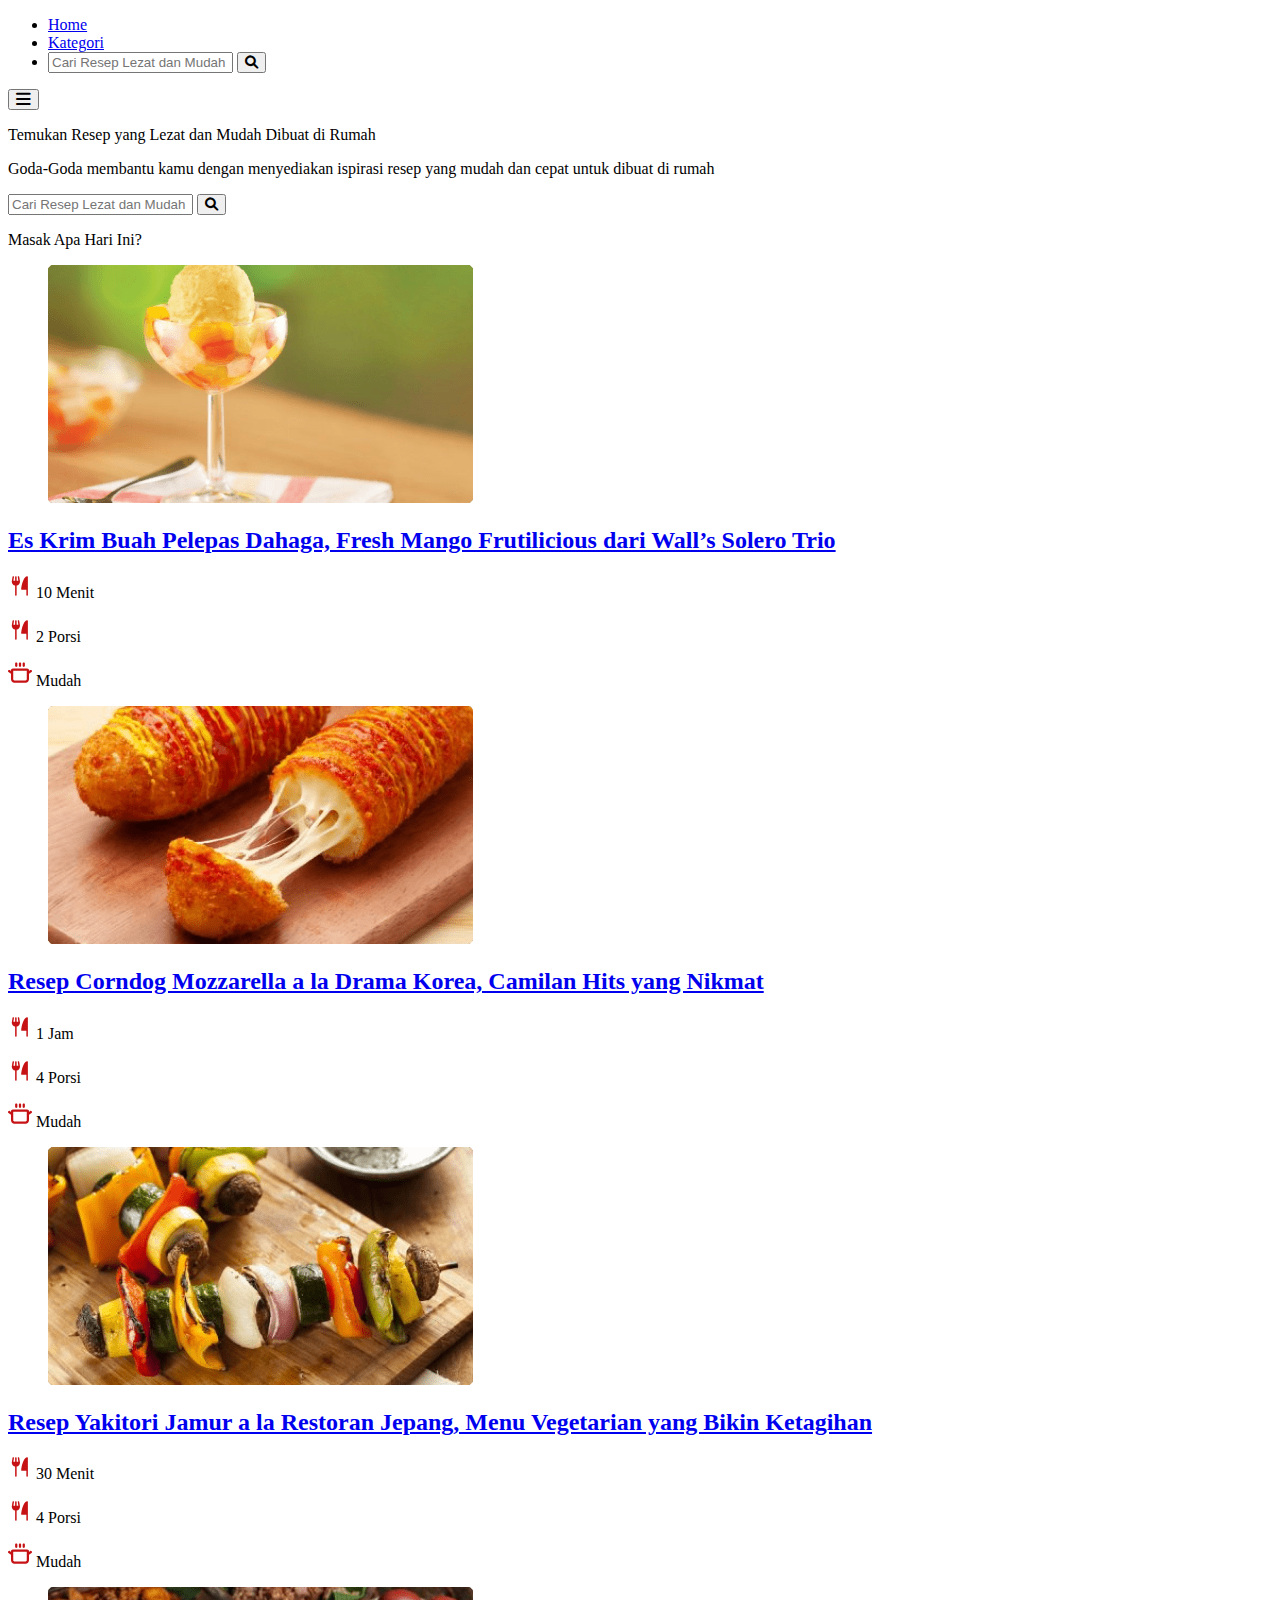
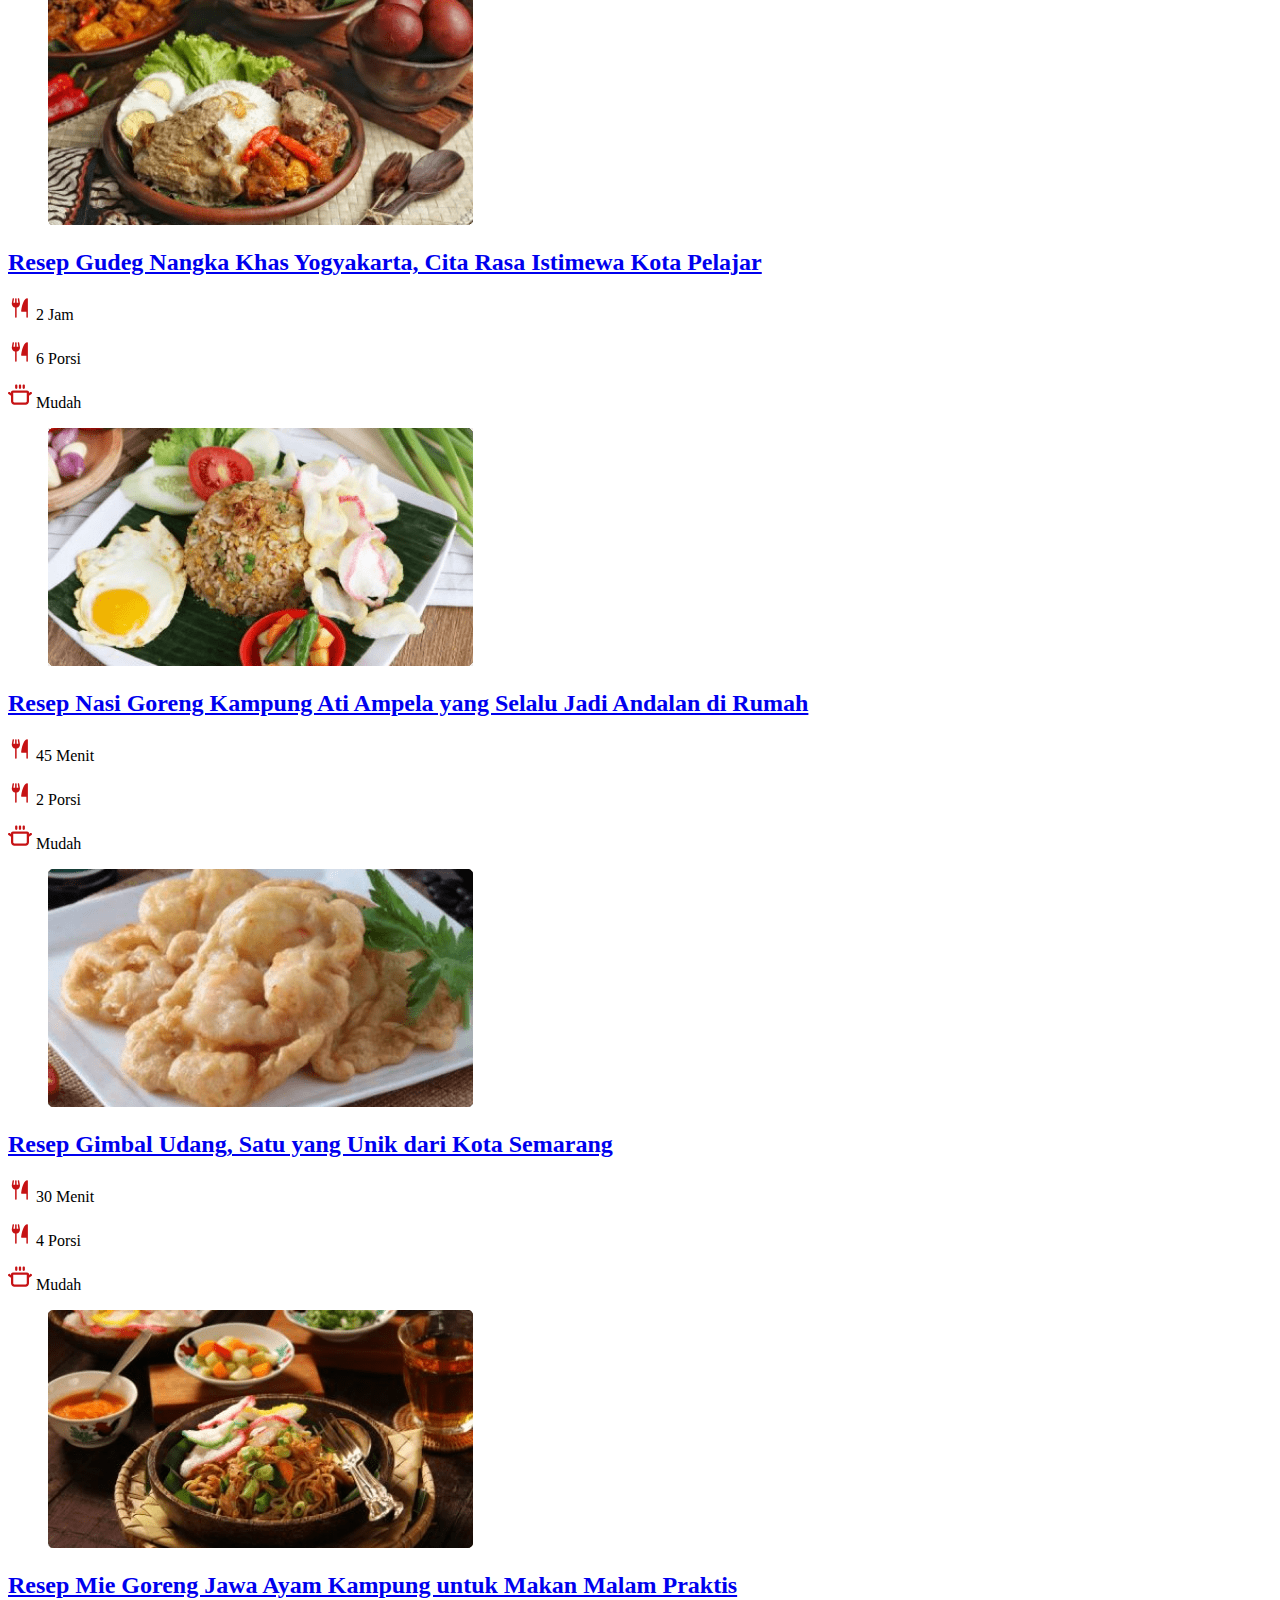
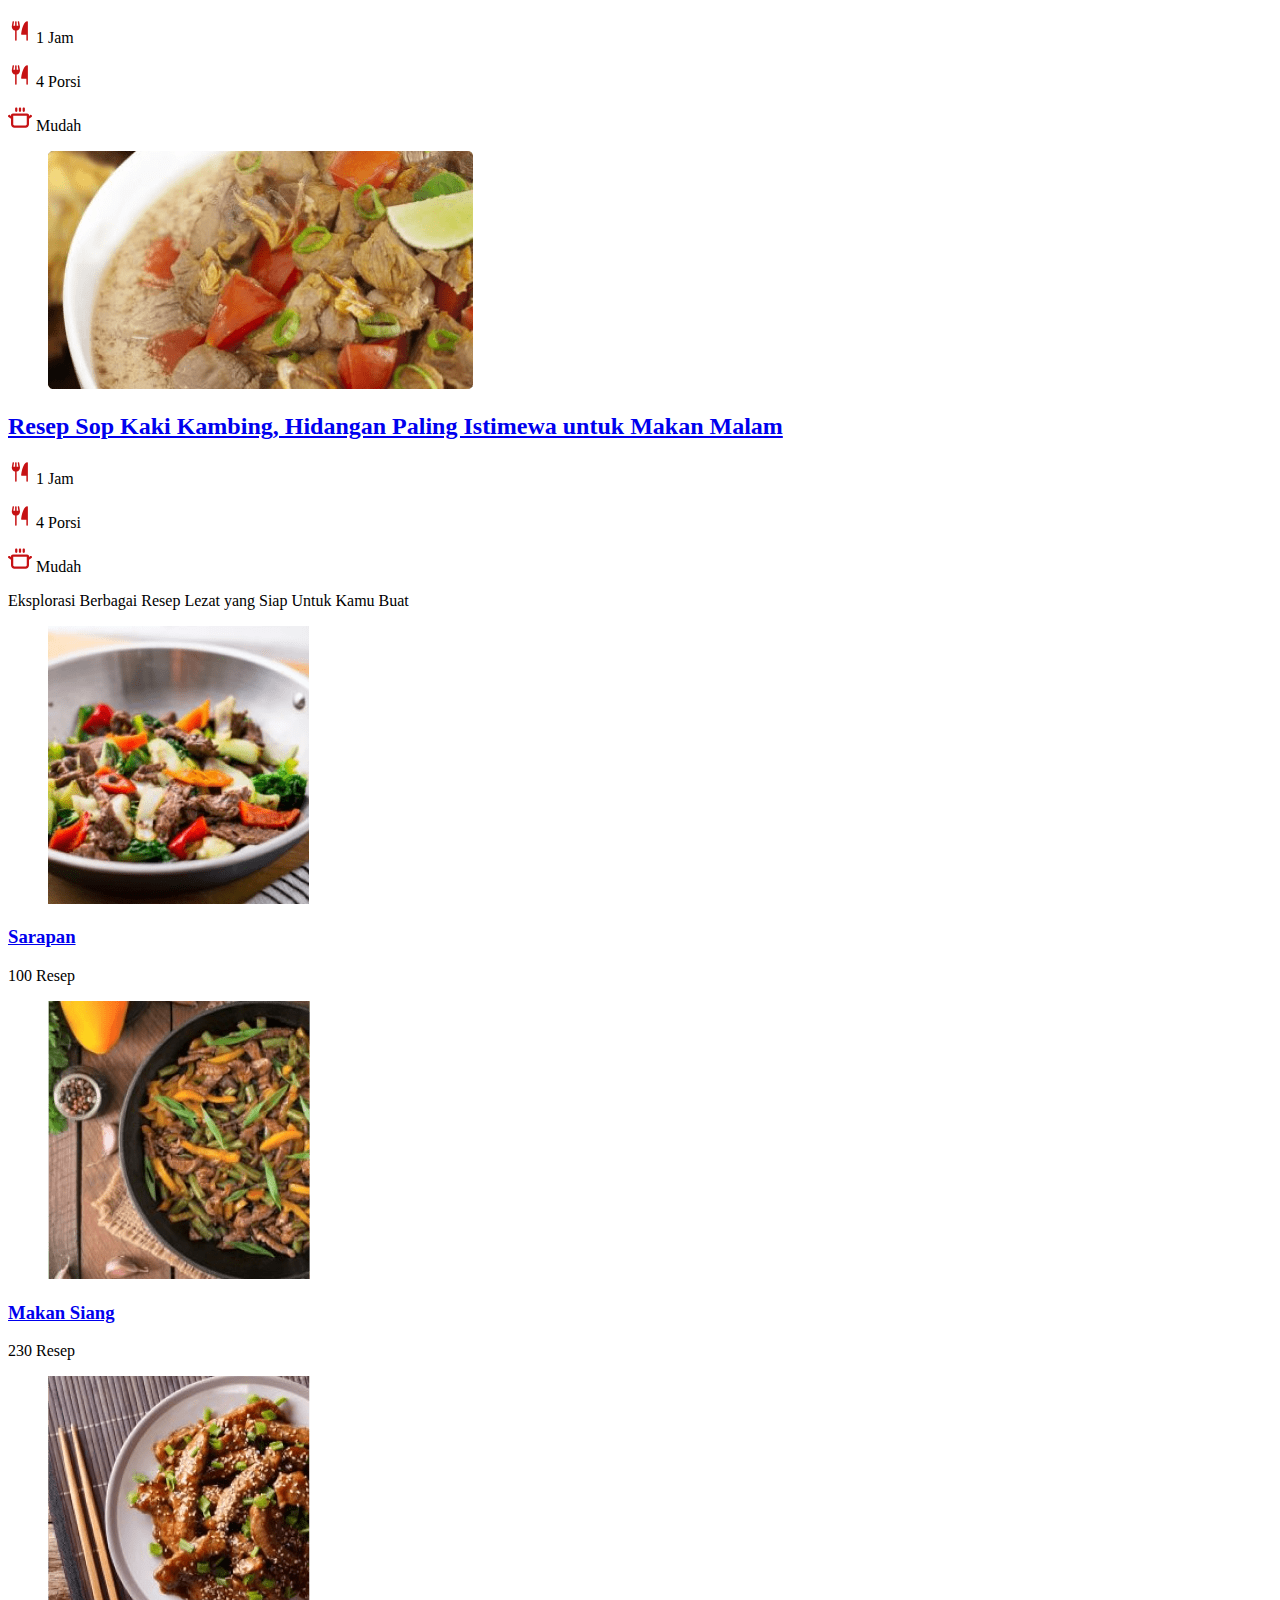
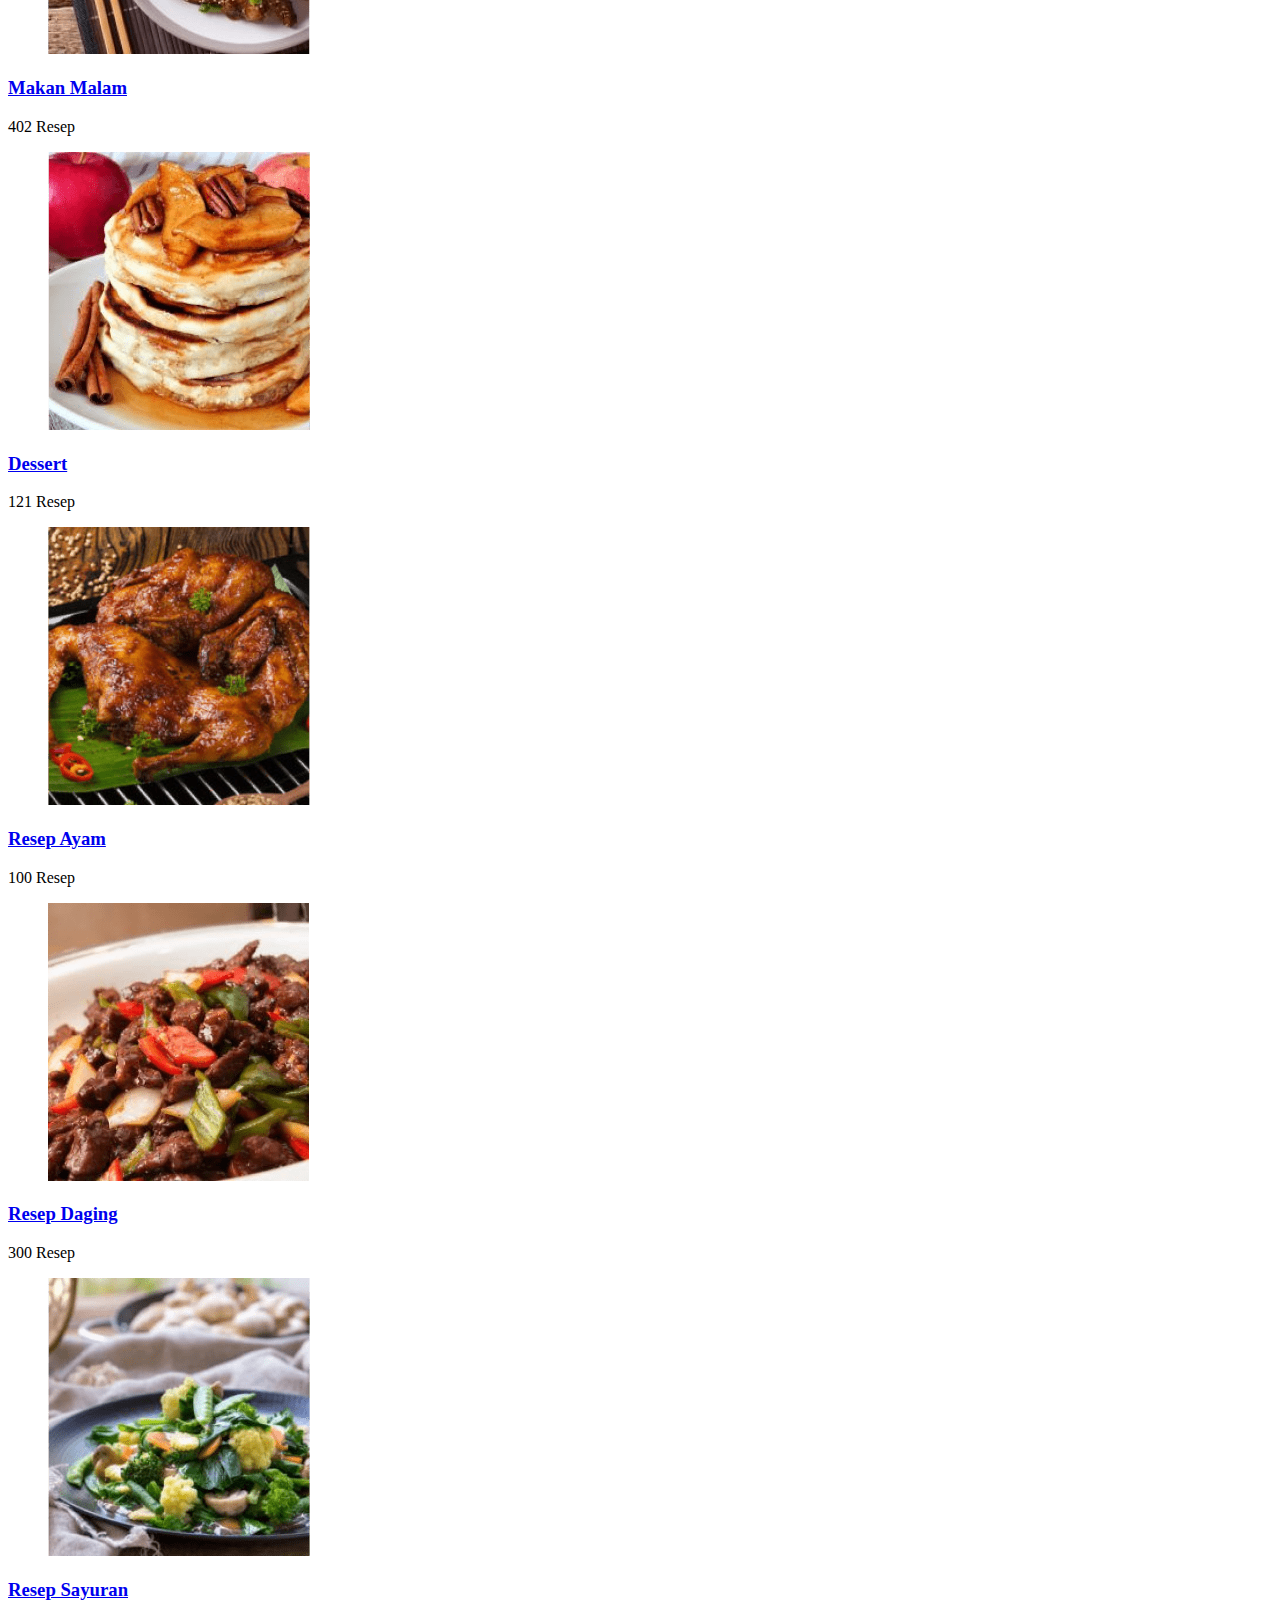
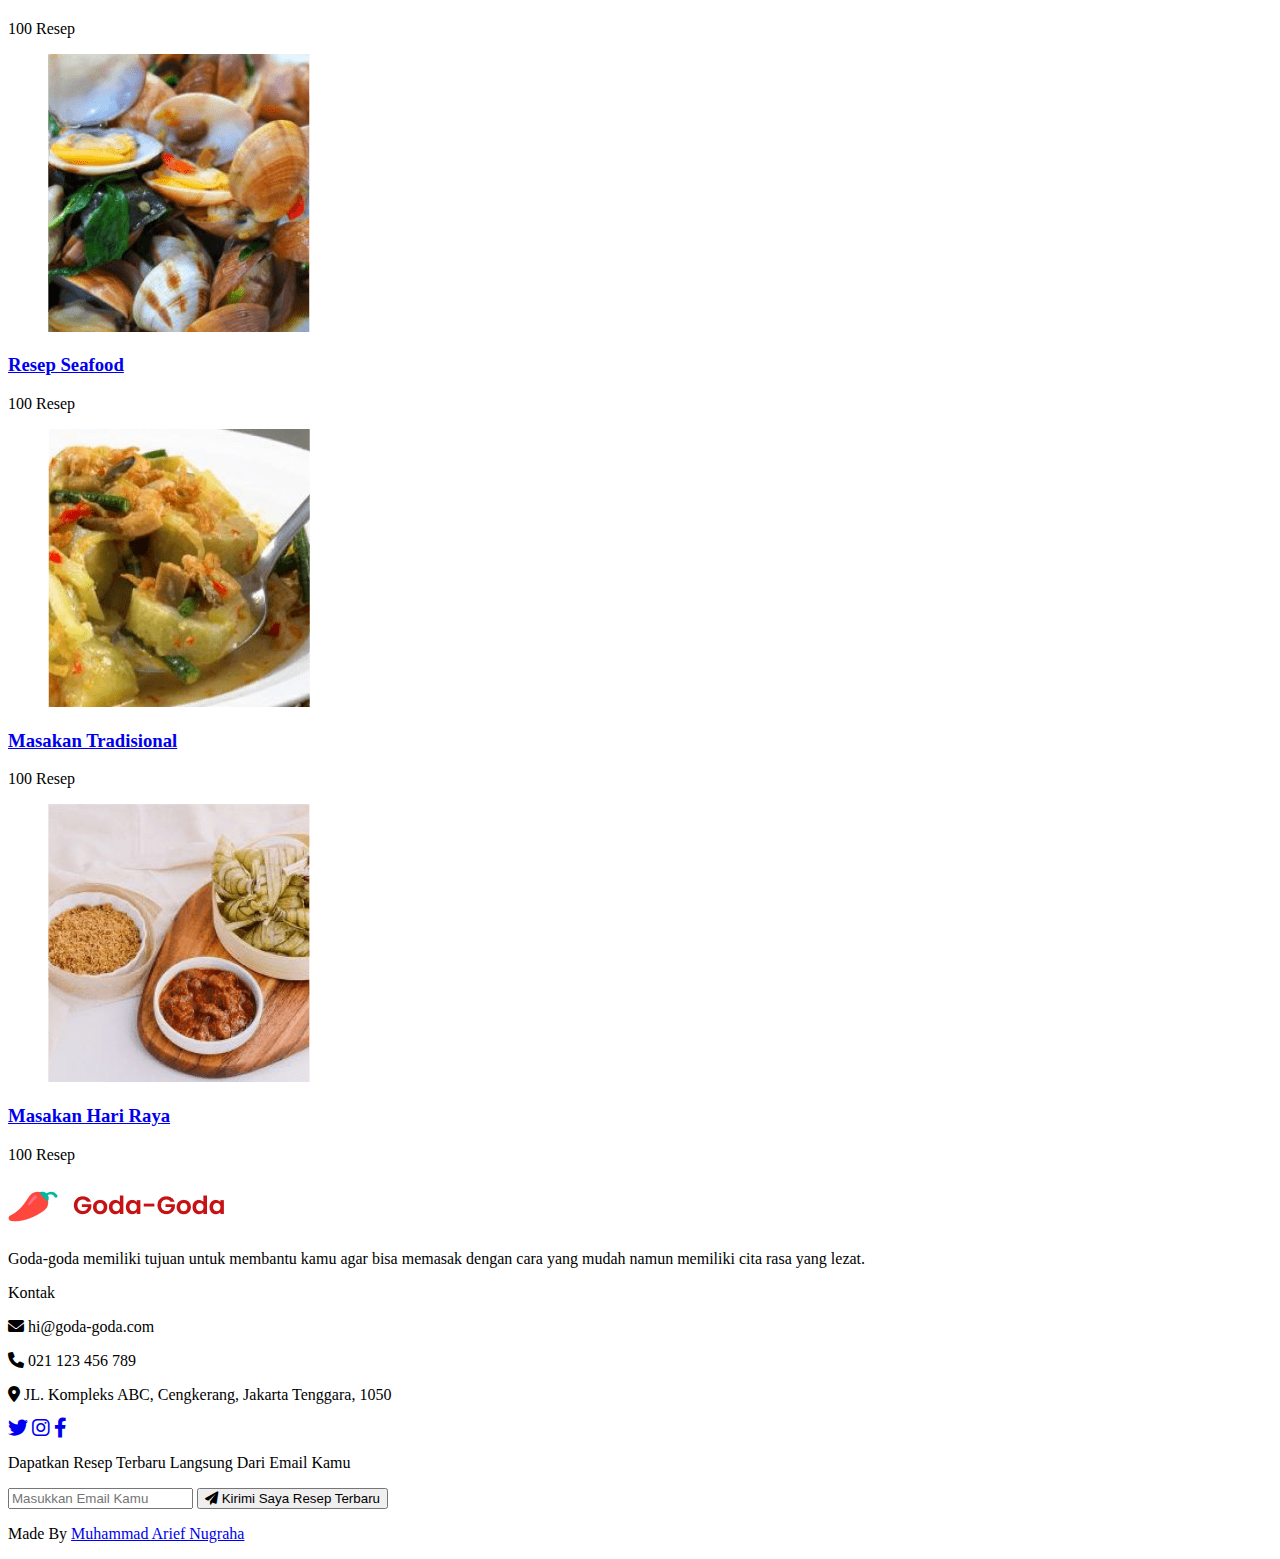
==== commit d025802f: "change css path" ====
--- a/index.html
+++ b/index.html
@@ -11,7 +11,7 @@
       rel="stylesheet"
       href="https://cdnjs.cloudflare.com/ajax/libs/font-awesome/6.0.0-beta2/css/all.min.css"
     />
-    <link rel="stylesheet" href="./css/style.css" />
+    <link rel="stylesheet" href="./css/style.min.css" />
   </head>
 
   <body>
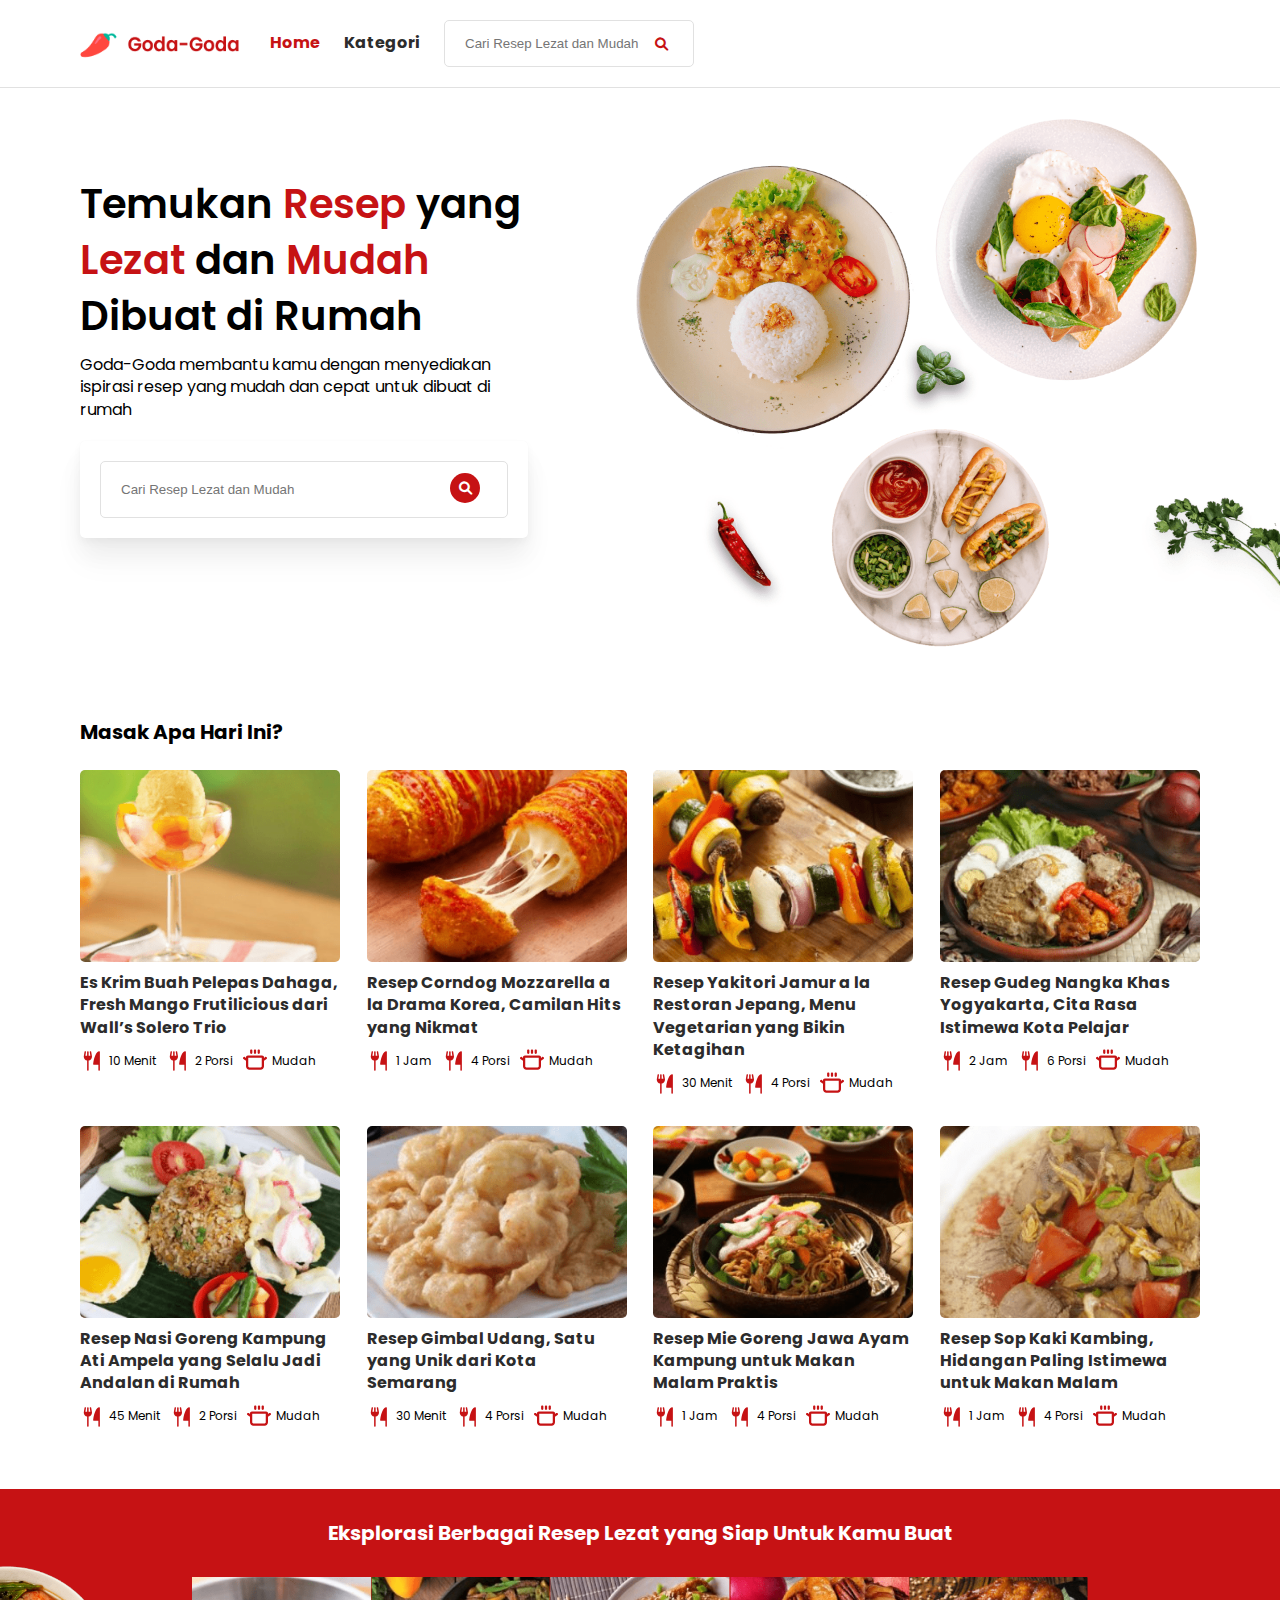
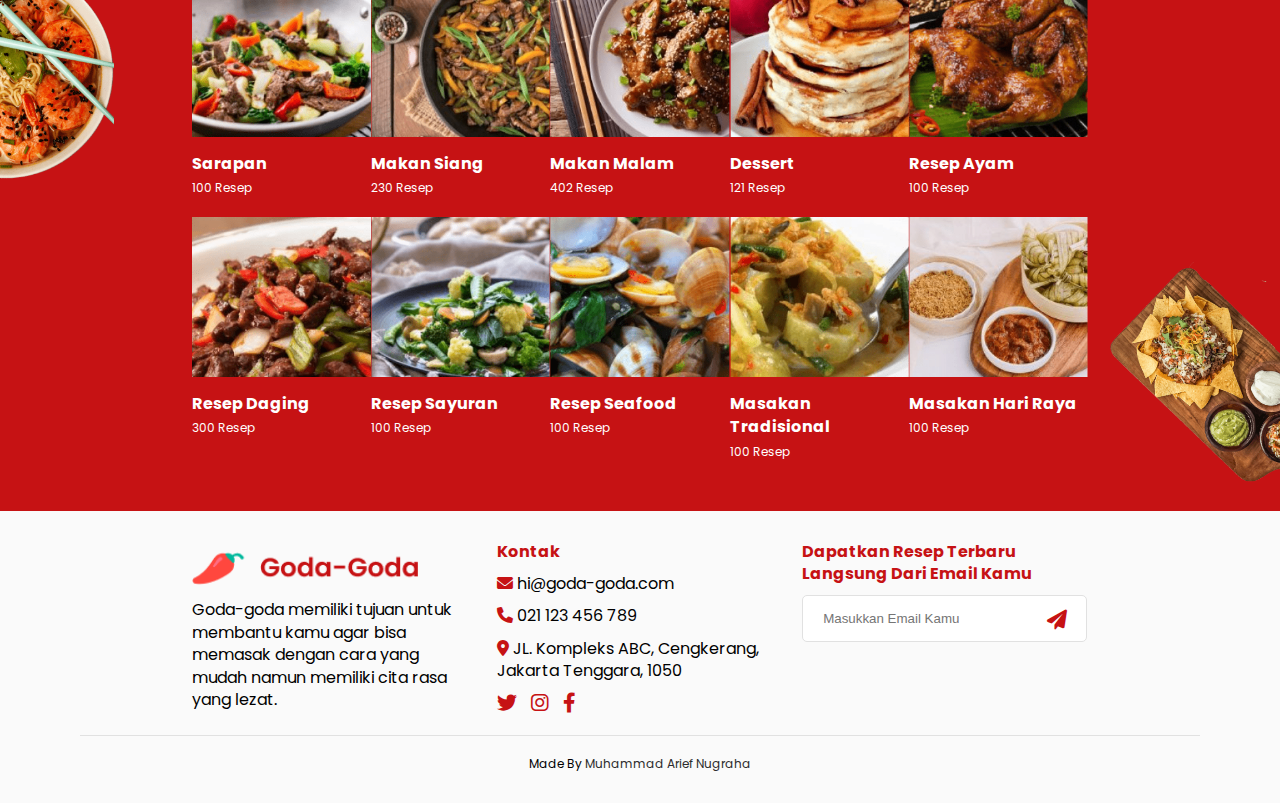
==== commit 7ef986b9: "change lang value attribute" ====
--- a/index.html
+++ b/index.html
@@ -1,5 +1,5 @@
 <!DOCTYPE html>
-<html lang="en">
+<html lang="id">
   <head>
     <meta charset="UTF-8" />
     <meta http-equiv="X-UA-Compatible" content="IE=edge" />
--- a/css/style.min.css
+++ b/css/style.min.css
@@ -0,0 +1 @@
+@import url(https://fonts.googleapis.com/css2?family=Poppins:wght@400;600&display=swap);*{-webkit-box-sizing:border-box;box-sizing:border-box}html{scroll-behavior:smooth}body{font:normal normal normal 1rem/140% Poppins,sans-serif;margin:0}h1,h2,h3,p{margin:0}ul{list-style:none}button{background:0 0;border:none;outline:0}input{padding:.625rem 1.25rem;border:solid 1px #e1e1e1;outline:0;border-radius:5px}a{color:#2c2c2c;text-decoration:none}figure{margin:0;border-radius:5px}figure img{width:100%;height:100%;-o-object-fit:cover;object-fit:cover;border-radius:5px}.card{margin-bottom:1.25rem}.card:last-child{margin-bottom:0}.card figure{height:10rem}.card .card-desc{margin-top:.625rem}.card .card-desc h2{font:normal normal normal 1rem/140% Poppins,sans-serif;font-weight:700;color:#2c2c2c}.card .card-desc .card-info{display:-webkit-box;display:-ms-flexbox;display:flex;-webkit-box-orient:horizontal;-webkit-box-direction:normal;-ms-flex-flow:row wrap;flex-flow:row wrap;-webkit-box-align:center;-ms-flex-align:center;align-items:center;margin-top:.625rem;font:normal normal normal .75rem/140% Poppins,sans-serif}.card .card-desc .card-info p{display:-webkit-box;display:-ms-flexbox;display:flex;-webkit-box-align:center;-ms-flex-align:center;align-items:center;-webkit-box-pack:justify;-ms-flex-pack:justify;justify-content:space-between}.card .card-desc .card-info p:nth-child(2){margin-left:.625rem;margin-right:.625rem}.card .card-desc .card-info p img{display:block;margin-right:.313rem}.card-2 figure{width:100%;height:9.375rem}.card-2 figure img{border-radius:initial}.card-2 .caption{margin-top:.938rem}.card-2 .caption h3 a{color:#fff;font:normal normal normal 1rem/140% Poppins,sans-serif;font-weight:700}.card-2 .caption p{margin-top:.313rem;font:normal normal normal .75rem/140% Poppins,sans-serif}nav{padding-left:1.25rem;padding-right:1.25rem;padding-top:1.25rem;padding-bottom:1.25rem;position:relative;display:-webkit-box;display:-ms-flexbox;display:flex;-webkit-box-align:center;-ms-flex-align:center;align-items:center;-webkit-box-pack:justify;-ms-flex-pack:justify;justify-content:space-between;border-bottom:solid 1px #e1e1e1}nav .logo{width:10rem;height:2rem;display:block;background:url(../images/logo.png) no-repeat;background-size:contain}nav ul{position:fixed;top:3.5rem;bottom:0;right:-31.25rem;-webkit-transition:.5s;transition:.5s;background:#c61214;padding:1.25rem;color:#fff}nav ul li{display:block;margin-bottom:.625rem}nav ul li:last-child{margin-bottom:0}nav ul li a{text-decoration:none;color:#fff}nav ul li button{color:#fff}#hero{min-height:37.5rem;background:url(../images/bg-hero-mobile.png) no-repeat bottom;background-size:contain;padding-top:2rem;padding-left:1.25rem;padding-right:1.25rem}#hero .title{font:normal normal 600 1.25rem/140% Poppins,sans-serif;margin-bottom:.625rem}#hero .title span{color:#c61214}#hero form{background:#fff;border-radius:5px;-webkit-box-shadow:0 24px 32px rgba(0,0,0,.04),0 16px 24px rgba(0,0,0,.04),0 4px 8px rgba(0,0,0,.04),0 0 1px rgba(0,0,0,.04);box-shadow:0 24px 32px rgba(0,0,0,.04),0 16px 24px rgba(0,0,0,.04),0 4px 8px rgba(0,0,0,.04),0 0 1px rgba(0,0,0,.04);margin-top:1.25rem;padding:1.25rem;position:relative}#hero form input{width:100%}#hero form button{width:100%;background:#c61214;color:#fff;padding:.5rem 0;border-radius:5px;margin-top:.5rem}#other-recipes,#search-result,#today,.tab-content{padding-left:1.25rem;padding-right:1.25rem;margin-top:1.875rem}#other-recipes .title,#search-result .title,#today .title,.tab-content .title{font:normal normal 600 1.25rem/140% Poppins,sans-serif;font-weight:700}#other-recipes .list-item,#search-result .list-item,#today .list-item,.tab-content .list-item{display:-webkit-box;display:-ms-flexbox;display:flex;-webkit-box-orient:horizontal;-webkit-box-direction:normal;-ms-flex-flow:row wrap;flex-flow:row wrap;margin-top:1.5rem}#list-categories{padding-left:1.25rem;padding-right:1.25rem;padding-top:1.25rem;padding-bottom:1.25rem;margin-top:1.875rem;background:#c61214;color:#fff;position:relative;overflow:hidden}#list-categories::before{content:"";width:9.375rem;height:9.375rem;background:url(../images/noodle.png) no-repeat;background-size:contain;position:absolute;top:3.125rem;left:-3.125rem}#list-categories::after{content:"";width:12.5rem;height:12.5rem;background:url(../images/nachos.png) no-repeat;background-size:contain;display:block;position:absolute;bottom:0;right:-5rem}#list-categories .title{font:normal normal 600 1.25rem/140% Poppins,sans-serif;font-weight:700;position:relative;z-index:2}#list-categories .list-item{margin-top:1.25rem;display:-webkit-box;display:-ms-flexbox;display:flex;-webkit-box-orient:horizontal;-webkit-box-direction:normal;-ms-flex-flow:row wrap;flex-flow:row wrap;position:relative;z-index:2}#list-categories .list-item .card-2{width:50%;margin-bottom:1.25rem}#overview{display:-webkit-box;display:-ms-flexbox;display:flex;-webkit-box-orient:vertical;-webkit-box-direction:normal;-ms-flex-flow:column wrap;flex-flow:column wrap}#overview figure{-webkit-box-ordinal-group:2;-ms-flex-order:1;order:1}#overview .caption{padding-left:1.25rem;padding-right:1.25rem;-webkit-box-ordinal-group:3;-ms-flex-order:2;order:2;margin-top:1.25rem}#overview .caption h1{font:normal normal 600 1.25rem/140% Poppins,sans-serif}#overview .caption .info{margin-top:.625rem;font:normal normal normal .75rem/140% Poppins,sans-serif}#overview .caption .info a{color:#c61214}#overview .caption .info span{display:inline-block;margin:0 .313rem}#overview .caption .info span:last-child{margin:0}#overview .caption p{margin:1.25rem 0}#overview .caption p #load-more{color:#c61214;font-weight:700;cursor:pointer;font:normal normal normal 1rem/140% Poppins,sans-serif;padding:0}#overview .caption p #more.hide{display:none}#overview .caption p #more.show{display:block}#overview .caption .skill{color:#c61214}#overview .caption .skill>div{display:-webkit-box;display:-ms-flexbox;display:flex;-webkit-box-orient:horizontal;-webkit-box-direction:normal;-ms-flex-flow:row wrap;flex-flow:row wrap;-webkit-box-align:center;-ms-flex-align:center;align-items:center;margin-bottom:1.25rem}#overview .caption .skill .icon{width:3rem;height:3rem;border-radius:50%;border:dotted 2px #c61214;position:relative;margin-right:.625rem}#overview .caption .skill .icon img{position:absolute;top:50%;left:50%;-webkit-transform:translate(-50%,-50%);transform:translate(-50%,-50%)}#overview .caption .see-recipe{display:block;width:100%;border-radius:80px;background:#c61214;-webkit-box-shadow:0 16px 24px rgba(198,18,20,.2),0 2px 6px rgba(198,18,20,.12),0 0 1px rgba(0,0,0,.04);box-shadow:0 16px 24px rgba(198,18,20,.2),0 2px 6px rgba(198,18,20,.12),0 0 1px rgba(0,0,0,.04);color:#fff;font:normal normal normal .75rem/140% Poppins,sans-serif;font-weight:600;text-align:center;padding:.625rem 1.25rem}#ingredient-how-to-make{display:-webkit-box;display:-ms-flexbox;display:flex;-webkit-box-orient:vertical;-webkit-box-direction:normal;-ms-flex-flow:column wrap;flex-flow:column wrap;margin:1.875rem 0;padding:0 1.25rem}#ingredient-how-to-make .ingredient .title{font:normal normal 600 1.25rem/140% Poppins,sans-serif;color:#c61214}#ingredient-how-to-make .ingredient .list-item{display:-webkit-box;display:-ms-flexbox;display:flex;-webkit-box-orient:vertical;-webkit-box-direction:normal;-ms-flex-flow:column wrap;flex-flow:column wrap;margin-top:1.25rem}#ingredient-how-to-make .ingredient .list-item p{position:relative;padding-left:1.875rem;margin-bottom:.625rem}#ingredient-how-to-make .ingredient .list-item p:last-child{margin-bottom:0}#ingredient-how-to-make .ingredient .list-item p::before{content:"";display:block;position:absolute;top:0;left:0;width:.938rem;height:.938rem;background:#c61214;border-radius:50%}#ingredient-how-to-make .how-to-make{margin-top:1.875rem}#ingredient-how-to-make .how-to-make .title{font:normal normal 600 1.25rem/140% Poppins,sans-serif;color:#c61214}#ingredient-how-to-make .how-to-make .list-item{margin-top:1.25rem}#ingredient-how-to-make .how-to-make .list-item p{margin-left:2.5rem;margin-bottom:.625rem;position:relative}#ingredient-how-to-make .how-to-make .list-item p::before{content:"";width:15px;height:15px;border-radius:50%;background:#c61214;display:block;position:absolute;top:.313rem;left:-1.875rem}#ingredient-how-to-make .how-to-make .list-item p::after{content:"";width:2px;height:90%;border-left:dotted 2px #c61214;display:block;position:absolute;left:-1.5rem;top:2rem}#ingredient-how-to-make .how-to-make .list-item p:last-child{margin-bottom:0}#ingredient-how-to-make .how-to-make .list-item p:last-child::after{display:none}#ingredient-how-to-make .how-to-make .list-item p span{font:normal normal 600 1.25rem/140% Poppins,sans-serif;color:#c61214;display:inline-block;margin-right:.625rem}#category-banner{height:30rem;background:url(../images/bg-category-mobile.png) no-repeat;background-size:cover;padding:5rem 1.5rem}#category-banner p{margin-top:1.25rem}#tab-menu{padding-left:1.25rem;padding-right:1.25rem;padding-bottom:1.25rem;margin-top:1.875rem;margin-bottom:1.25rem;white-space:nowrap;overflow-x:auto}#tab-menu button{padding:.625rem 1.25rem;border-radius:100px;color:#c61214;border:solid 1px #c61214;margin:0 .625rem 0 0;cursor:pointer}#tab-menu button.active{background:#c61214;font-weight:600;color:#fff}#tab-menu button:first-child{margin-left:0}#tab-menu button:last-child{margin-right:0}#tab-list{margin-bottom:2.5rem}#tab-list .tab-content{display:none}#tab-list .tab-content.active{display:block}#search-banner{position:relative;background:url(../images/bg-search-mobile.jpg) no-repeat center;height:11.25rem}#search-banner div{position:absolute;bottom:30px;left:0;-webkit-transform:translate(25%,100%);transform:translate(25%,100%)}#search-banner div form{position:relative;-webkit-box-shadow:0 4px 24px rgba(0,0,0,.25);box-shadow:0 4px 24px rgba(0,0,0,.25)}#search-banner div form input{padding:1.25rem;border:none}#search-banner div form button{position:absolute;top:50%;right:10px;-webkit-transform:translateY(-50%);transform:translateY(-50%);color:#c61214}#search-title{padding-left:1.25rem;padding-right:1.25rem;margin-top:4rem;text-align:center}#search-title h1{display:inline-block;font:normal normal 600 1.25rem/140% Poppins,sans-serif}footer{background:#fafafa;padding:1.25rem}footer .content{display:-webkit-box;display:-ms-flexbox;display:flex;-webkit-box-orient:vertical;-webkit-box-direction:normal;-ms-flex-flow:column wrap;flex-flow:column wrap;padding-bottom:1.25rem;border-bottom:solid 1px #e1e1e1}footer .content>div{margin-bottom:1.875rem}footer .content>div:last-child{margin-bottom:0}footer .content .company img{width:80%}footer .content .contact .title{font-weight:700;color:#c61214}footer .content .contact p{margin-bottom:.625rem}footer .content .contact p i{color:#c61214}footer .content .contact a{display:inline-block;margin-right:.625rem;color:#c61214}footer .content .newsletter .title{font-weight:700;color:#c61214}footer .content .newsletter form{position:relative;margin-top:.625rem}footer .content .newsletter form input{width:100%}footer .content .newsletter form button{width:100%;margin-top:.625rem;background:#c61214;color:#fff;border-radius:5px;padding:.625rem 1.25rem;font-weight:700}footer .copyright{margin-top:1.25rem;text-align:center;font:normal normal normal .75rem/140% Poppins,sans-serif}@media screen and (min-width:768px){nav{-webkit-box-pack:start;-ms-flex-pack:start;justify-content:flex-start;padding-left:2.5rem;padding-right:2.5rem}nav .logo{background-size:100% 100%;height:2.5rem}nav ul{position:static;background:0 0;color:#2c2c2c;margin-top:0;margin-bottom:0;margin-left:1.875rem;padding:0}nav ul li{display:inline-block;margin-bottom:0}nav ul li:nth-child(2){margin-left:1.25rem;margin-right:1.25rem}nav ul li a{color:#2c2c2c;font-weight:700}nav ul li a.active{color:#c61214}nav ul li form{position:relative;width:15.625rem}nav ul li form input{width:100%;padding-top:.938rem;padding-bottom:.938rem}nav ul li button{position:absolute;top:50%;-webkit-transform:translateY(-50%);transform:translateY(-50%);color:#c61214;right:1.25rem}nav #open-menu{display:none}#hero{min-height:200px;background:url(../images/bg-hero.png) no-repeat top right;background-size:contain;padding-left:2.5rem;padding-right:2.5rem}#hero div{width:40%}#hero form input{padding-top:1.25rem;padding-bottom:1.25rem}.list-item{-webkit-box-pack:justify;-ms-flex-pack:justify;justify-content:space-between}.card{width:calc((100% / 2) - 1.25rem)}.card:nth-child(odd){width:50%;margin-right:1.25rem}.card figure{height:12rem}#list-categories .list-item .card-2{width:20%}#overview figure{height:25rem}#overview .caption .skill{display:-webkit-box;display:-ms-flexbox;display:flex;-webkit-box-orient:horizontal;-webkit-box-direction:normal;-ms-flex-flow:row wrap;flex-flow:row wrap}#overview .caption .skill div:nth-child(2){margin-left:1.25rem;margin-right:1.25rem}#overview .caption .see-recipe{width:auto;display:inline-block;padding:1.25rem;font:normal normal normal 1rem/140% Poppins,sans-serif;font-weight:600}#ingredient-how-to-make .ingredient .list-item{-webkit-box-orient:horizontal;-webkit-box-direction:normal;-ms-flex-flow:row wrap;flex-flow:row wrap}#ingredient-how-to-make .ingredient .list-item p{width:50%}#ingredient-how-to-make .ingredient .list-item p:nth-child(odd){width:calc(50% - 1.25rem);margin-right:1.25rem}#other-recipes{margin-bottom:1.875rem}#category-banner{height:30rem;padding:5rem 2.5rem;background-position:50%;background-size:cover}#search-banner{background:url(../images/bg-search.png) no-repeat center;height:16rem}#search-banner div{width:25rem;-webkit-transform:translate(45%,100%);transform:translate(45%,100%)}#search-banner div form input{width:100%}footer .content{-webkit-box-orient:horizontal;-webkit-box-direction:normal;-ms-flex-flow:row wrap;flex-flow:row wrap}footer .content>div{width:calc((100% / 3) - .85rem);margin-bottom:0}footer .content .contact{margin-left:1.25rem;margin-right:1.25rem}footer .content .contact p{margin-bottom:1.25rem}}@media screen and (min-width:992px){nav{padding-left:5rem;padding-right:5rem}#hero{min-height:37.5rem;padding-left:5rem;padding-right:5rem}#hero div{position:relative;top:3.5rem}#hero .title{font:normal normal 600 2.5rem/140% Poppins,sans-serif}#hero form button{width:1.875rem;height:1.875rem;border-radius:50%;position:absolute;top:40%;right:3rem;-webkit-transform:translateY(-50%);transform:translateY(-50%)}#other-recipes,#search-result,#today,.tab-content{padding-left:5rem;padding-right:5rem}#other-recipes .card,#search-result .card,#today .card,.tab-content .card{width:calc((100% / 4) - 1.25rem);margin-right:1.25rem}#other-recipes .card:nth-child(4n+4),#search-result .card:nth-child(4n+4),#today .card:nth-child(4n+4),.tab-content .card:nth-child(4n+4){margin-right:0}#list-categories{padding-top:1.875rem;padding-bottom:1.875rem;padding-left:12rem;padding-right:12rem}#list-categories::before{width:15.625rem;height:15.625rem;left:-7.5rem}#list-categories::after{width:15.625rem;height:15.625rem}#list-categories .title{text-align:center}#list-categories .list-item{margin-top:1.875rem}#list-categories .list-item figure{height:15rem}#overview{-webkit-box-orient:horizontal;-webkit-box-direction:normal;-ms-flex-flow:row wrap;flex-flow:row wrap}#overview .caption{-webkit-box-ordinal-group:2;-ms-flex-order:1;order:1;width:50%;-ms-flex-item-align:center;-ms-grid-row-align:center;align-self:center;padding-left:5rem}#overview .caption h1{font:normal normal 600 2.5rem/140% Poppins,sans-serif}#overview .caption .info{font:normal normal normal 1rem/140% Poppins,sans-serif}#overview figure{width:50%;height:40rem;border-radius:initial}#overview figure img{border-radius:initial}#overview .see-recipe{padding:.625rem 1.25rem}#ingredient-how-to-make{padding-left:5rem;padding-right:5rem;-webkit-box-orient:horizontal;-webkit-box-direction:normal;-ms-flex-flow:row wrap;flex-flow:row wrap}#ingredient-how-to-make .ingredient{width:50%}#ingredient-how-to-make .how-to-make{width:calc(50% - 1.25rem);margin-left:1.25rem;margin-top:0}#other-recipes{margin-bottom:1.875rem}#category-banner{position:relative;background:url(../images/bg-category.png) no-repeat;background-size:cover}#category-banner div{position:absolute;top:50%;right:6rem;-webkit-transform:translateY(-70%);transform:translateY(-70%);width:30%}#category-banner div h1{font:normal normal 600 2.5rem/140% Poppins,sans-serif}#tab-menu{white-space:normal;overflow-x:hidden;padding-left:5rem;padding-right:5rem;padding-bottom:0}#tab-menu button{padding:.625rem}#search-banner{background:url(../images/bg-search.png) no-repeat center;height:16rem}#search-banner div{width:40%;-webkit-transform:translate(73%,100%);transform:translate(73%,100%)}#search-banner div form input{width:100%;font:normal normal normal 1rem/140% Poppins,sans-serif}footer{padding-top:1.875rem;padding-bottom:1.875rem;padding-left:5rem;padding-right:5rem}footer .content{padding-left:7rem;padding-right:7rem}footer .content .contact p{margin-bottom:.625rem}footer .content .newsletter form input{padding-top:.938rem;padding-bottom:.938rem}footer .content .newsletter form button{width:auto;background:0 0;cursor:pointer;position:absolute;top:-5px;right:0;color:#c61214}footer .content .newsletter form button span{display:none}footer .content .newsletter form button i{font-size:20px}}@media screen and (min-width:992px) and (max-width:1300px){#list-categories .list-item figure{height:10rem}#category-banner{background-position-x:50%}#tab-menu button{margin-bottom:1.25rem;padding:.625rem}.card .card-desc .card-info p{margin-bottom:.625rem}}@media screen and (min-width:1700px){#hero div{top:6rem}.card figure{height:15rem}#list-categories::after,#list-categories::before{width:18.75rem;height:18.75rem}#list-categories::after{right:-6.25rem}#list-categories .list-item figure{height:17.5rem}#overview .caption{width:45%}#overview figure{width:55%}#category-banner div{right:20rem}#tab-menu{display:-webkit-box;display:-ms-flexbox;display:flex;-webkit-box-orient:horizontal;-webkit-box-direction:normal;-ms-flex-flow:row wrap;flex-flow:row wrap}#tab-menu button{-webkit-box-flex:1;-ms-flex-positive:1;flex-grow:1}footer .content{-webkit-box-align:center;-ms-flex-align:center;align-items:center}footer .content .company img{width:50%}footer .copyright{font:normal normal normal 1rem/140% Poppins,sans-serif}}